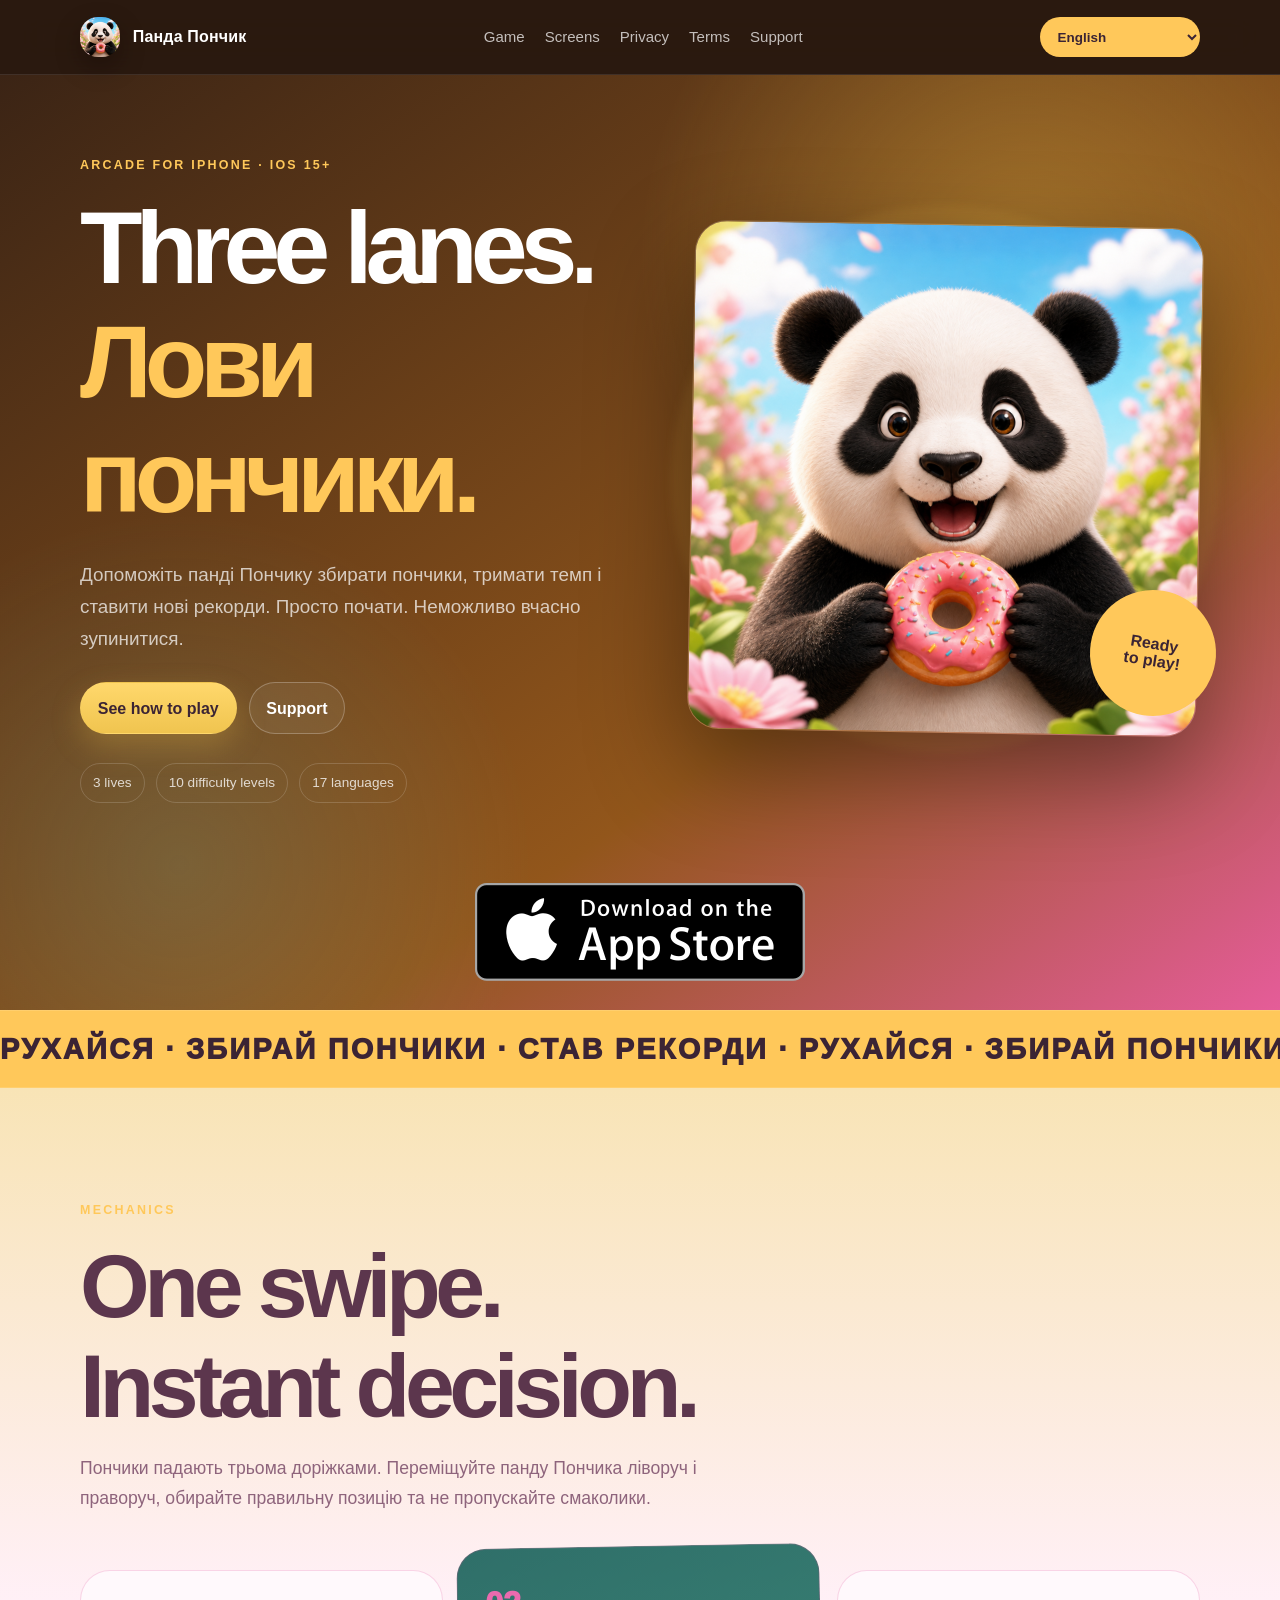
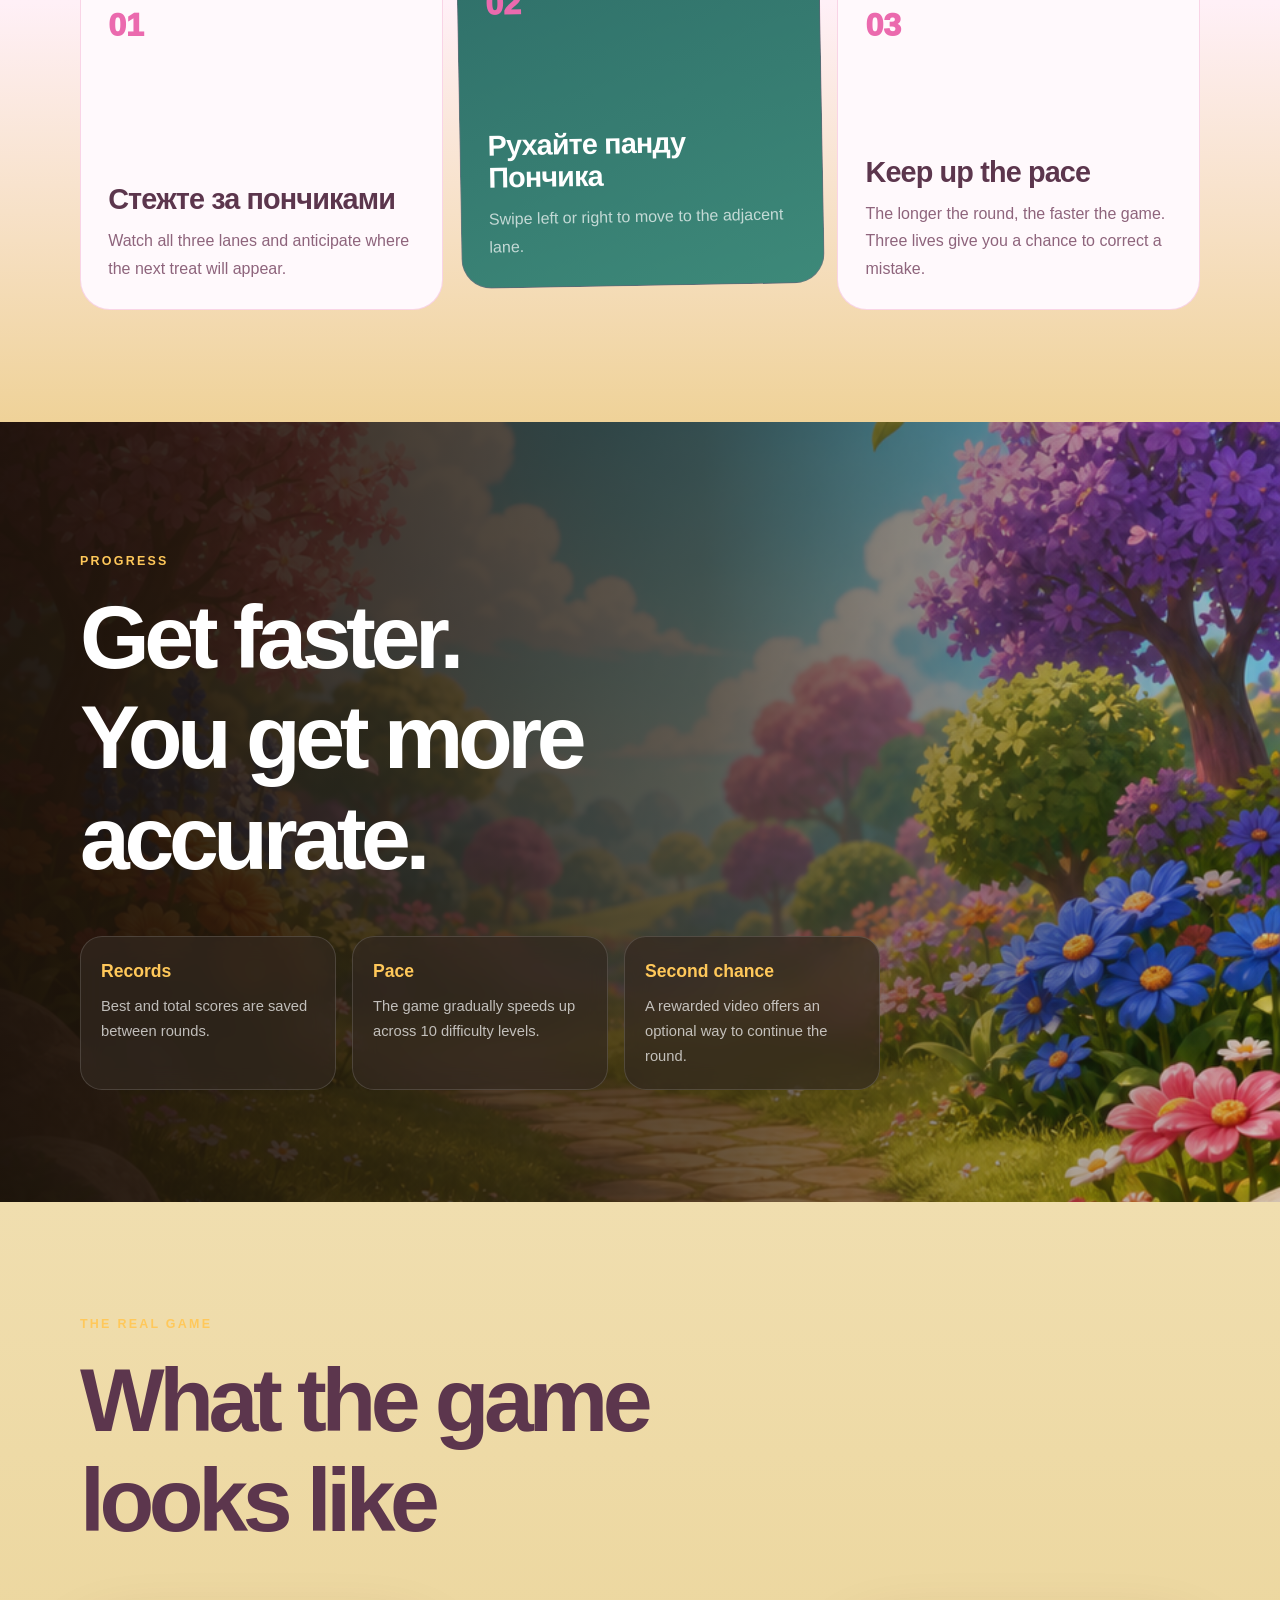
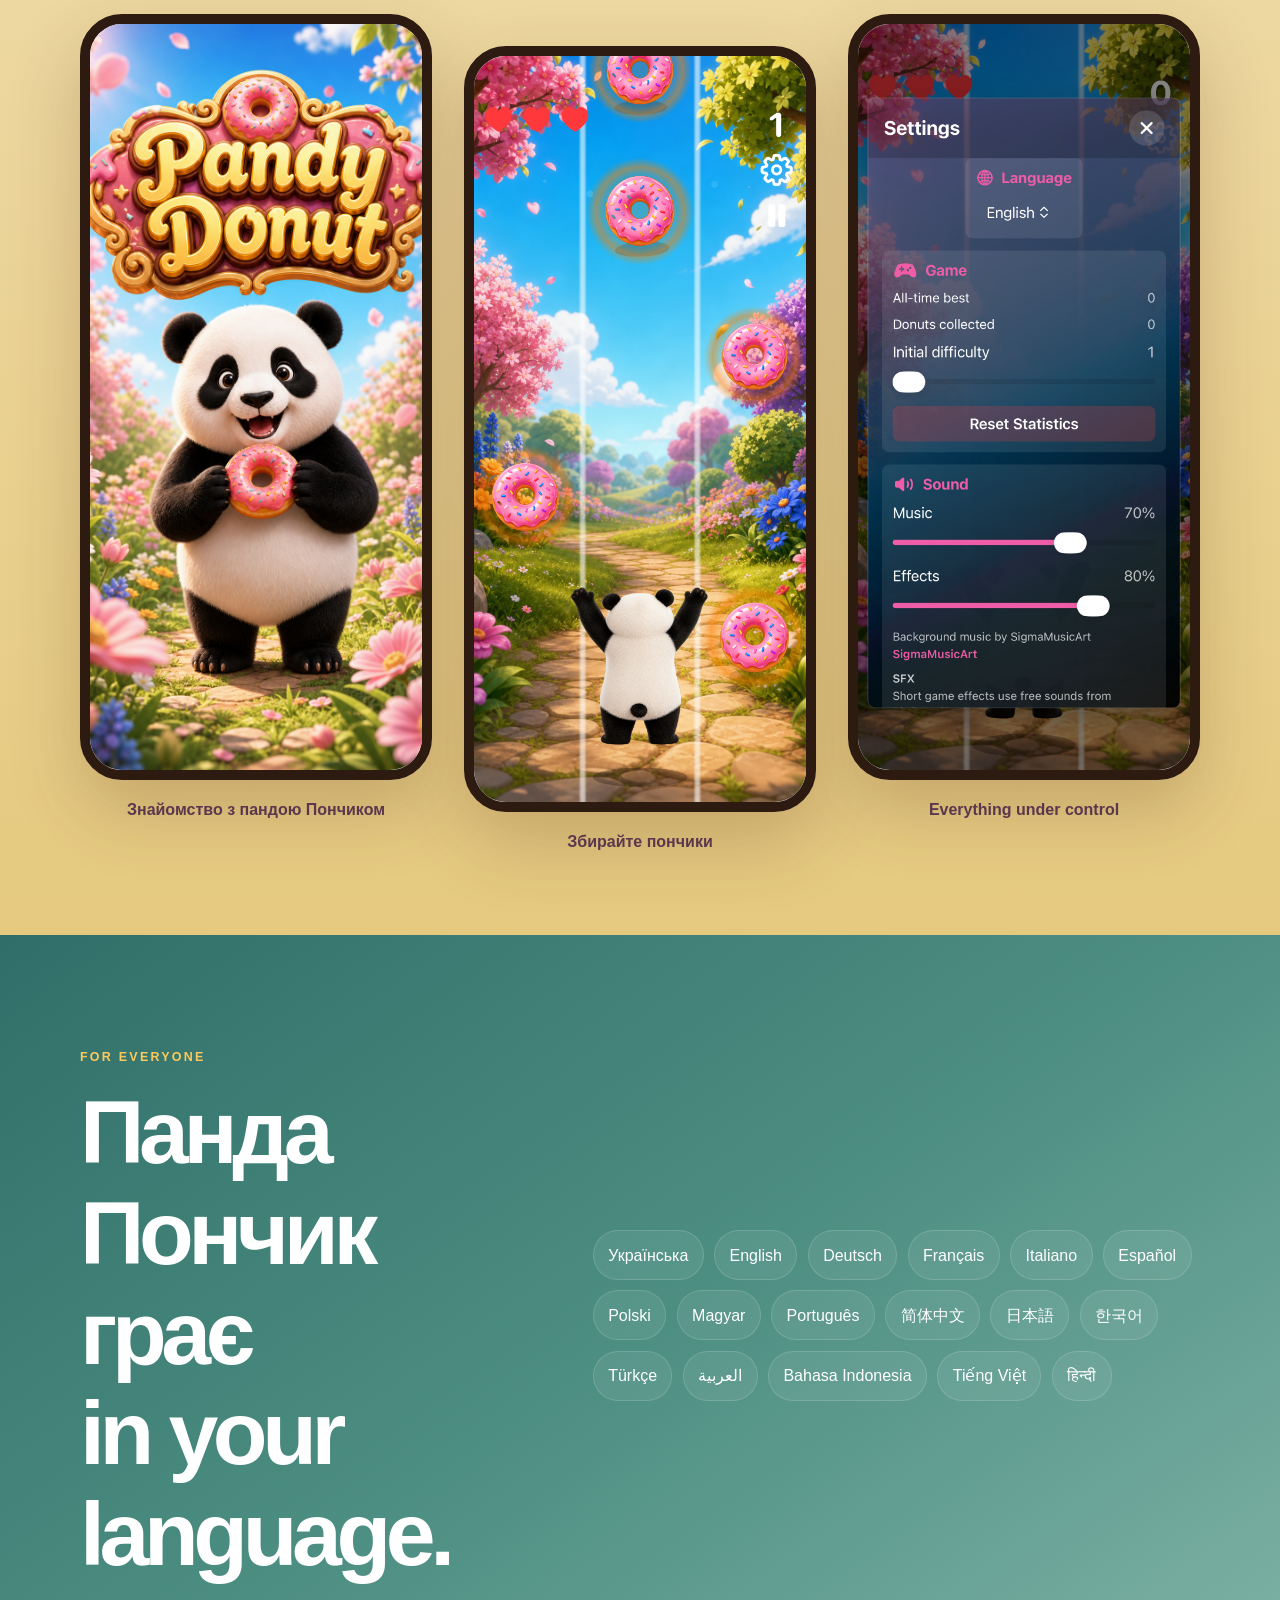
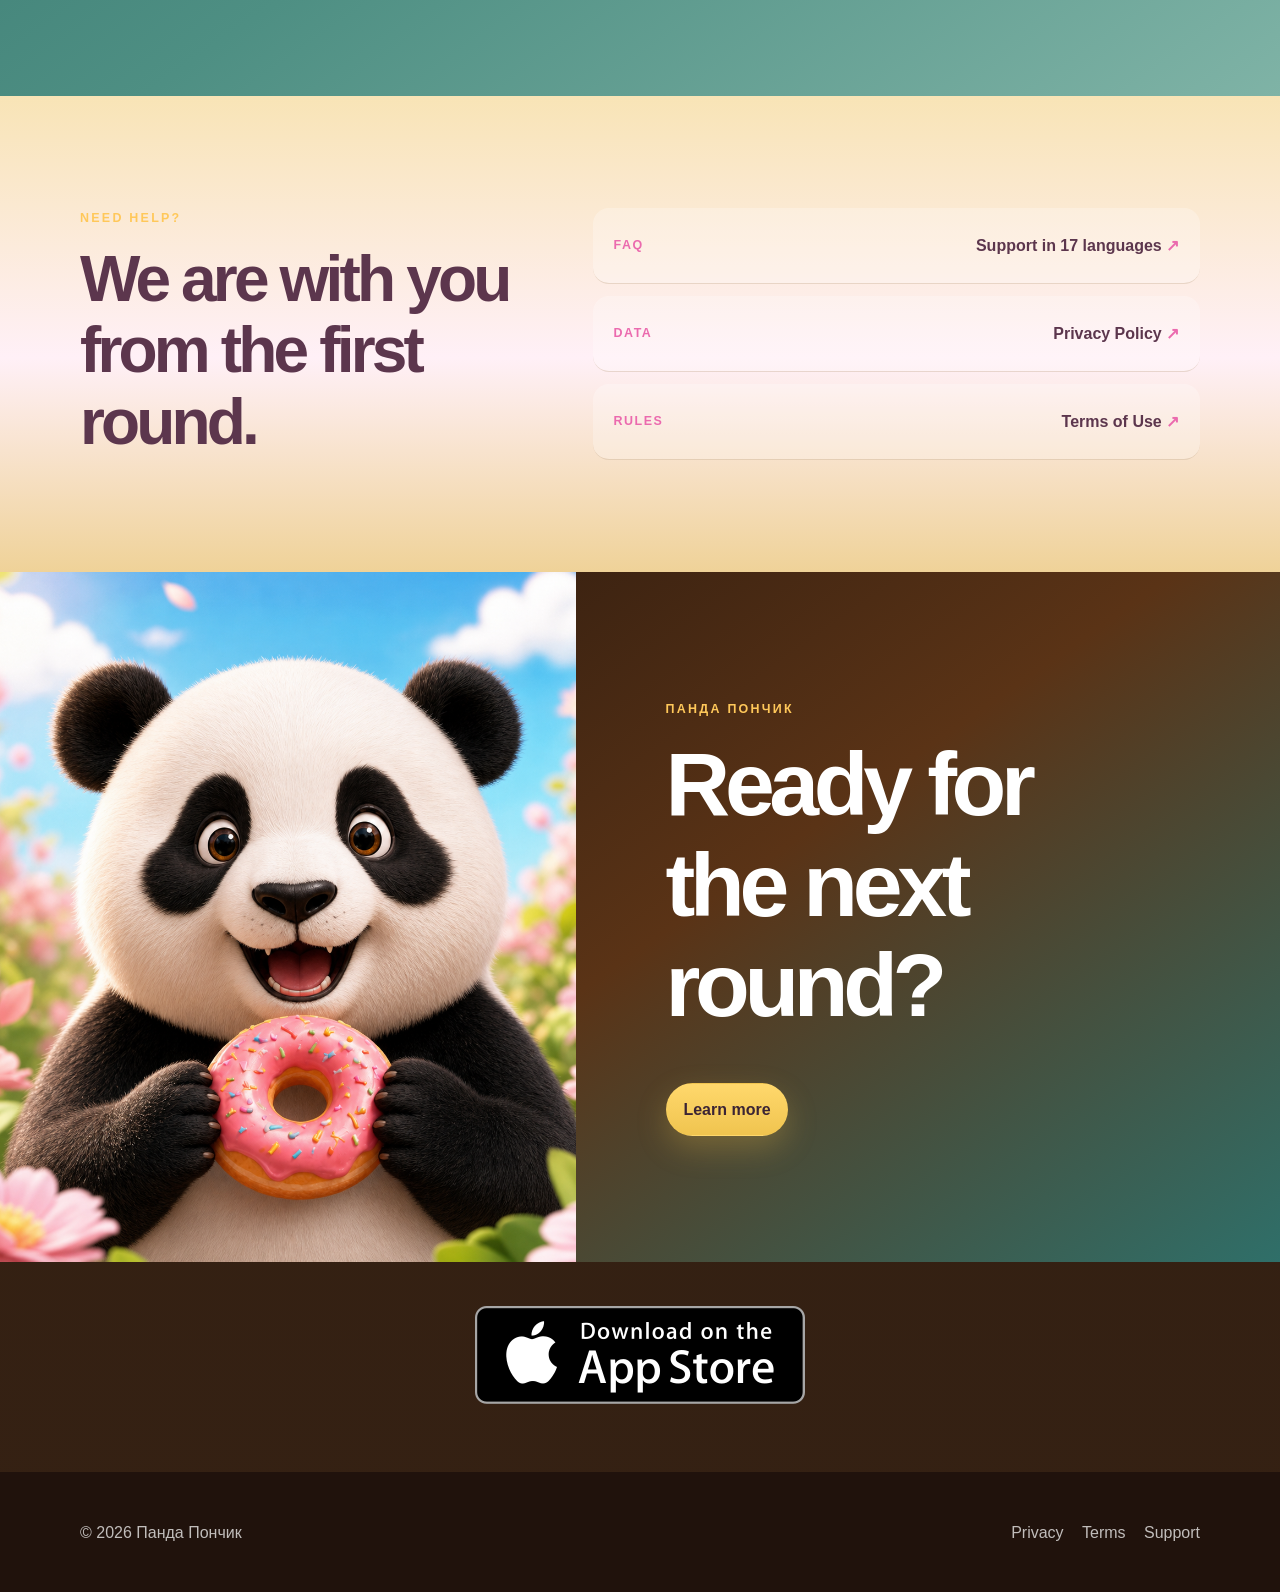
==== index.html @ 6ca8c87c "Normalize camelCase Docs and fix localization controls" ====
<!doctype html>
<html lang="uk">
<head>
  <meta charset="utf-8">
  <meta name="viewport" content="width=device-width, initial-scale=1">
  <meta name="theme-color" content="#071621">
  <meta name="description" content="Панда Пончик — аркадна гра для iPhone, де панда Пончик збирає пончики на трьох доріжках.">
  <meta property="og:title" content="Панда Пончик — мобільна аркада">
  <meta property="og:description" content="Три доріжки. Смачні пончики. Одна дуже спритна Панда Пончик.">
  <meta property="og:image" content="images/pandyDonutIcon.png">
  <title>Панда Пончик — мобільна аркада</title>
  <link rel="icon" type="image/png" href="images/pandyDonutIcon.png">
  <link rel="apple-touch-icon" href="images/pandyDonutIcon.png">
  <link rel="stylesheet" href="site.css?v=20260728-1">
</head>
<body class="home">
  <a class="skip-link" href="#main">Перейти до вмісту</a>
  <header class="topbar">
    <div class="shell topbar-inner">
      <a class="brand" href="index.html"><img class="brand-logo" src="images/pandyDonutIcon.png" alt=""><span>Панда Пончик</span></a>
      <nav class="nav" aria-label="Навігація сайту">
        <a class="nav-link" href="#game">Гра</a>
        <a class="nav-link" href="#screens">Екрани</a>
        <a class="nav-link" href="privacy.html">Конфіденційність</a>
        <a class="nav-link" href="terms.html">Умови</a>
        <a class="nav-link" href="support.html">Підтримка</a>
      </nav>
      <div class="language-control site-language-control" data-language-control>
        <label for="language-select">Мова сайту</label>
        <select id="language-select" data-language-select aria-label="Мова сайту"></select>
      </div>
    </div>
  </header>

  <main id="main">
    <section class="game-hero">
      <div class="shell game-hero-grid">
        <div class="hero-copy">
          <p class="game-kicker">Аркада для iPhone · iOS 15+</p>
          <h1>Три доріжки.<br><em>Лови пончики.</em></h1>
          <p class="hero-summary">Допоможіть панді Пончику збирати пончики, тримати темп і ставити нові рекорди. Просто почати. Неможливо вчасно зупинитися.</p>
          <div class="hero-actions">
            <a class="button primary" href="#game">Дивитися, як грати</a>
            <a class="button ghost" href="support.html">Підтримка</a>
          </div>
          <div class="hero-facts"><span>3 життя</span><span>10 рівнів складності</span><span>17 мов</span></div>
        </div>
        <div class="hero-character">
          <div class="sun-disc"></div>
          <img src="images/pandyDonutIcon.png" alt="Мультяшна панда Пончик тримає пончик">
          <span class="hero-sticker">Готовий<br>до гри!</span>
        </div>
      </div>
      <section class="app-store-band app-store-band-top" aria-label="App Store">
        <div class="shell app-store-band-inner">
          <a class="app-store-badge-link" href="https://apps.apple.com/" target="_blank" rel="noreferrer" aria-label="Download on the App Store">
            <img class="app-store-badge" src="images/appStoreBadge.png" alt="Download on the App Store">
          </a>
        </div>
      </section>
      <div class="marquee" aria-hidden="true"><div>РУХАЙСЯ · ЗБИРАЙ ПОНЧИКИ · СТАВ РЕКОРДИ · РУХАЙСЯ · ЗБИРАЙ ПОНЧИКИ · СТАВ РЕКОРДИ ·</div></div>
    </section>

    <section class="game-section" id="game">
      <div class="shell">
        <div class="section-heading">
          <p class="game-kicker">Механіка</p>
          <h2>Один свайп.<br>Миттєве рішення.</h2>
          <p>Пончики падають трьома доріжками. Переміщуйте панду Пончика ліворуч і праворуч, обирайте правильну позицію та не пропускайте смаколики.</p>
        </div>
        <div class="mechanic-grid">
          <article class="mechanic-card"><span>01</span><h3>Стежте за пончиками</h3><p>Тримайте в полі зору всі три доріжки й визначайте, де з’явиться наступний смаколик.</p></article>
          <article class="mechanic-card featured"><span>02</span><h3>Рухайте панду Пончика</h3><p>Проведіть пальцем ліворуч або праворуч, щоб перейти на сусідню доріжку.</p></article>
          <article class="mechanic-card"><span>03</span><h3>Тримайте темп</h3><p>Що довше триває раунд, то швидша гра. Три життя дають шанс виправити помилку.</p></article>
        </div>
      </div>
    </section>

    <section class="battle-section">
      <div class="battle-backdrop" role="img" aria-label="Затишна ігрова кімната з ліжком і розкиданими іграшками"></div>
      <div class="shell battle-copy">
        <p class="game-kicker">Прогрес</p>
        <h2>Стає швидше.<br>Ви стаєте точнішими.</h2>
        <div class="battle-points">
          <div><strong>Рекорди</strong><span>Найкращий і загальний рахунок зберігаються між раундами.</span></div>
          <div><strong>Темп</strong><span>Гра поступово прискорюється протягом 10 рівнів складності.</span></div>
          <div><strong>Другий шанс</strong><span>Винагороджуване відео дозволяє добровільно продовжити раунд.</span></div>
        </div>
      </div>
    </section>

    <section class="game-section screens-section" id="screens">
      <div class="shell">
        <div class="section-heading wide">
          <div><p class="game-kicker">Справжня гра</p><h2>Як виглядає гра</h2></div>
          <p>Панда Пончик, смачні пончики, три доріжки та зручні налаштування — саме так гра виглядає на iPhone.</p>
        </div>
        <div class="phone-gallery" aria-label="Скриншоти Панда Пончик">
          <figure class="phone phone-tall"><div class="phone-screen"><img src="images/screenshotSplash.png?v=20260728-1" alt="Заставка Панда Пончик із пандою Пончиком" loading="lazy"></div><figcaption>Знайомство з пандою Пончиком</figcaption></figure>
          <figure class="phone phone-center"><div class="phone-screen"><img src="images/screenshotGameplay.png?v=20260728-1" alt="Ігровий раунд із пончиками на трьох доріжках" loading="lazy"></div><figcaption>Збирайте пончики</figcaption></figure>
          <figure class="phone phone-tall"><div class="phone-screen"><img src="images/screenshotSettings.png?v=20260728-1" alt="" loading="lazy"></div><figcaption>Усе під контролем</figcaption></figure>
        </div>
      </div>
    </section>

    <section class="languages-band">
      <div class="shell languages-grid">
        <div><p class="game-kicker">Для всіх</p><h2>Панда Пончик грає<br>вашою мовою.</h2></div>
        <div class="language-cloud" aria-label="Підтримувані мови">
          <span>Українська</span><span>English</span><span>Deutsch</span><span>Français</span><span>Italiano</span><span>Español</span><span>Polski</span><span>Magyar</span><span>Português</span><span>简体中文</span><span>日本語</span><span>한국어</span><span>Türkçe</span><span>العربية</span><span>Bahasa Indonesia</span><span>Tiếng Việt</span><span>हिन्दी</span>
        </div>
      </div>
    </section>

    <section class="game-section support-strip">
      <div class="shell support-strip-grid">
        <div><p class="game-kicker">Потрібна допомога?</p><h2>Ми поруч із першого раунду.</h2></div>
        <div class="support-links">
          <a href="support.html"><span>FAQ</span><strong>Підтримка 17 мовами</strong></a>
          <a href="privacy.html"><span>Дані</span><strong>Політика конфіденційності</strong></a>
          <a href="terms.html"><span>Правила</span><strong>Умови використання</strong></a>
        </div>
      </div>
    </section>

    <section class="final-game-cta">
      <img src="images/pandyDonutIcon.png" alt="" aria-hidden="true">
      <div><p class="game-kicker">Панда Пончик</p><h2>Готові до<br>наступного раунду?</h2><a class="button primary" href="support.html">Дізнатися більше</a></div>
    </section>

    <section class="app-store-band app-store-band-bottom" aria-label="App Store">
      <div class="shell app-store-band-inner">
        <a class="app-store-badge-link" href="https://apps.apple.com/" target="_blank" rel="noreferrer" aria-label="Download on the App Store">
          <img class="app-store-badge" src="images/appStoreBadge.png" alt="Download on the App Store">
        </a>
      </div>
    </section>
  </main>

  <footer class="footer"><div class="shell footer-inner"><span>© 2026 <span>Панда Пончик</span></span><div class="footer-links"><a href="privacy.html">Конфіденційність</a><a href="terms.html">Умови</a><a href="support.html">Підтримка</a></div></div></footer>
  <script src="pageTranslations.js?v=20260728-1" defer></script>
  <script src="siteI18n.js?v=20260728-1" defer></script>
  <script src="arcadeCompliance.js?v=20260728-1" defer></script>
</body>
</html>
---- site.css ----
:root {
  --ink: #3B2434;
  --navy: #7A385D;
  --blue: #EF5DA8;
  --blue-light: #F9B5D8;
  --paper: #FFF0F7;
  --paper-2: #FFF9FC;
  --text: #5C364D;
  --muted: #8E647C;
  --line: rgba(225, 79, 151, .22);
  --yellow: #FFC85A;
  --orange: #EB6AAE;
  --teal: #6FCF97;
  --sand: #D89555;
  --white: #FFFFFF;
  --shadow: rgba(82, 39, 65, .18);
  --max: 1120px;
  --reading: 790px;
}

* {
  box-sizing: border-box;
}

html {
  scroll-behavior: smooth;
}

body {
  margin: 0;
  color: var(--text);
  background:
    radial-gradient(circle at 14% 14%, rgba(255, 200, 90, .28), transparent 20rem),
    radial-gradient(circle at 86% 20%, rgba(239, 93, 168, .25), transparent 26rem),
    radial-gradient(circle at 50% 92%, rgba(111, 207, 151, .18), transparent 30rem),
    linear-gradient(180deg, #FFF9FC 0%, var(--paper) 54%, #F8CBE0 100%);
  font-family: "Avenir Next", "Trebuchet MS", "Segoe UI", sans-serif;
  line-height: 1.7;
  text-rendering: optimizeLegibility;
  -webkit-font-smoothing: antialiased;
}

a {
  color: inherit;
  text-decoration: none;
}

a:not(.brand):not(.nav-link):not(.button):not(.page-card) {
  text-decoration-color: rgba(116, 77, 37, 0.42);
  text-underline-offset: 0.18em;
}

.shell {
  width: min(var(--max), calc(100% - 32px));
  margin-inline: auto;
}

.skip-link {
  position: fixed;
  top: 12px;
  left: 12px;
  z-index: 100;
  padding: 0.65rem 0.9rem;
  border-radius: 999px;
  color: var(--white);
  background: var(--ink);
  transform: translateY(-180%);
}

.skip-link:focus {
  transform: none;
}

.topbar {
  position: sticky;
  top: 0;
  z-index: 50;
  border-bottom: 1px solid rgba(255, 255, 255, 0.1);
  color: var(--white);
  background: rgba(39, 23, 13, 0.92);
  backdrop-filter: blur(22px) saturate(140%);
}

.topbar-inner {
  min-height: 74px;
  display: flex;
  align-items: center;
  justify-content: space-between;
  gap: 1.5rem;
}

.brand {
  display: inline-flex;
  align-items: center;
  gap: 0.8rem;
  font-weight: 800;
  letter-spacing: 0.01em;
}

.brand-logo {
  width: 2.5rem;
  height: 2.5rem;
  display: block;
  object-fit: cover;
  border-radius: 18px;
  box-shadow: 0 10px 26px rgba(0, 0, 0, 0.28);
}

.nav {
  display: flex;
  align-items: center;
  gap: 1.25rem;
}

.nav-link {
  color: rgba(255, 255, 255, 0.72);
  font-size: 0.94rem;
  transition: color 160ms ease;
}

.nav-link:hover,
.nav-link[aria-current="page"] {
  color: var(--yellow);
}

.nav-link.button {
  padding: 0.62rem 0.92rem;
  color: var(--ink);
  background: var(--yellow);
  border-radius: 999px;
  font-weight: 800;
}

.legal-hero {
  position: relative;
  overflow: hidden;
  color: var(--white);
  background:
    radial-gradient(circle at 82% 15%, rgba(243, 198, 77, 0.3), transparent 20rem),
    radial-gradient(circle at 12% 88%, rgba(103, 184, 172, 0.24), transparent 24rem),
    linear-gradient(145deg, #6d3e1a, #8d5620 58%, var(--blue));
}

.legal-hero::after {
  content: "";
  position: absolute;
  right: 7%;
  bottom: -5.5rem;
  width: 17rem;
  height: 17rem;
  border: 2.8rem dotted rgba(255, 255, 255, 0.08);
  border-radius: 50%;
  transform: rotate(17deg);
}

.legal-hero-inner {
  position: relative;
  z-index: 1;
  min-height: 400px;
  display: grid;
  align-content: center;
  padding-block: 5.5rem;
}

.legal-hero-inner > * {
  min-width: 0;
}

.legal-hero h1 {
  overflow-wrap: normal;
  word-break: normal;
  hyphens: none;
}

.language-control {
  width: 364px;
  max-width: 100%;
  display: grid;
  grid-template-columns: auto minmax(180px, 1fr);
  align-items: center;
  gap: 0.75rem;
  margin-bottom: 1.5rem;
  padding: 0.45rem 0.5rem 0.45rem 0.85rem;
  border: 1px solid rgba(255, 255, 255, 0.18);
  border-radius: 999px;
  color: rgba(255, 255, 255, 0.75);
  background: rgba(255, 255, 255, 0.07);
  font-size: 0.84rem;
  font-weight: 700;
}

.language-control select {
  width: 100%;
  min-width: 0;
  min-height: 38px;
  padding: 0 2.2rem 0 0.85rem;
  border: 0;
  border-radius: 999px;
  color: var(--ink);
  background: var(--yellow);
  font: inherit;
  font-weight: 800;
  cursor: pointer;
}

[dir="rtl"] .language-control select {
  padding: 0 0.85rem 0 2.2rem;
}

.topbar .language-control {
  flex: 0 0 auto;
  width: auto;
  max-width: none;
  grid-template-columns: 1fr;
  gap: 0;
  margin: 0;
  padding: 0;
  border: 0;
  background: transparent;
}

.topbar .language-control label {
  position: absolute;
  width: 1px;
  height: 1px;
  overflow: hidden;
  clip: rect(0 0 0 0);
  white-space: nowrap;
}

.topbar .language-control select {
  width: 160px;
  min-height: 40px;
  max-width: 180px;
}

.kicker {
  margin: 0 0 0.8rem;
  color: var(--yellow);
  font-size: 0.78rem;
  font-weight: 800;
  letter-spacing: 0.16em;
  text-transform: uppercase;
}

h1,
h2,
h3 {
  line-height: 1.12;
  letter-spacing: -0.03em;
}

h1 {
  max-width: 820px;
  margin: 0;
  font-size: clamp(2.9rem, 7vw, 6.4rem);
}

.legal-hero .lead {
  max-width: 700px;
  margin: 1.25rem 0 0;
  color: rgba(255, 255, 255, 0.74);
  font-size: clamp(1.05rem, 2vw, 1.3rem);
}

.hero-actions {
  display: flex;
  flex-wrap: wrap;
  gap: 0.75rem;
  margin-top: 1.7rem;
}

.button {
  display: inline-flex;
  align-items: center;
  justify-content: center;
  min-height: 48px;
  padding: 0.72rem 1.05rem;
  border: 1px solid transparent;
  border-radius: 999px;
  font-weight: 800;
}

.button.primary {
  color: var(--ink);
  background: linear-gradient(180deg, #ffd86c, #f0c44f);
  box-shadow: 0 12px 30px rgba(243, 198, 77, 0.26);
}

.button.ghost {
  color: var(--white);
  border-color: rgba(255, 255, 255, 0.25);
  background: rgba(255, 255, 255, 0.06);
}

.app-store-band {
  width: 100%;
}

.app-store-band-top {
  padding: 2rem 0 1.85rem;
}

.app-store-band-bottom {
  padding: 2.75rem 0 4.25rem;
}

.app-store-band-inner {
  display: flex;
  justify-content: center;
}

.app-store-badge-link {
  display: inline-block;
}

.app-store-badge {
  display: block;
  width: min(330px, 82vw);
  height: auto;
}

.content-wrap {
  display: grid;
  grid-template-columns: minmax(0, var(--reading)) 220px;
  gap: 4rem;
  align-items: start;
  padding-block: 5rem;
}

.document h2,
.support-section h2 {
  margin: 3.4rem 0 1rem;
  font-size: clamp(1.75rem, 4vw, 2.55rem);
}

.document h2:first-child {
  margin-top: 0;
}

.document h3 {
  margin: 2.2rem 0 0.7rem;
  font-size: 1.2rem;
}

.document p,
.document li {
  color: #675b50;
}

.document a,
.faq a {
  text-decoration: underline;
  text-decoration-thickness: 1px;
}

.document ul {
  padding-left: 1.25rem;
}

.document li + li {
  margin-top: 0.5rem;
}

.summary {
  padding: 1.4rem;
  border: 1px solid rgba(198, 113, 73, 0.26);
  border-radius: 22px;
  background: rgba(243, 198, 77, 0.18);
}

.summary strong {
  display: block;
  margin-bottom: 0.35rem;
  color: var(--text);
}

.toc {
  position: sticky;
  top: 104px;
  padding: 1.25rem;
  border: 1px solid var(--line);
  border-radius: 20px;
  background: rgba(255, 249, 229, 0.9);
}

.toc strong {
  display: block;
  margin-bottom: 0.65rem;
}

.toc a {
  display: block;
  padding: 0.32rem 0;
  color: var(--muted);
  font-size: 0.9rem;
}

.toc a:hover {
  color: var(--text);
}

.support-main {
  padding-block: 5rem;
}

.support-intro {
  display: grid;
  grid-template-columns: repeat(3, 1fr);
  gap: 1rem;
}

.stat-card {
  min-height: 232px;
  padding: 1.4rem;
  border: 1px solid var(--line);
  border-radius: 24px;
  background: rgba(255, 255, 255, 0.58);
}

.stat-card span {
  display: block;
  margin-bottom: 1rem;
  color: var(--orange);
  font-size: 1.75rem;
  font-weight: 900;
}

.stat-card strong {
  display: block;
  font-size: 1.1rem;
}

.stat-card p {
  margin: 0.35rem 0 0;
  color: var(--muted);
}

.support-section {
  max-width: 900px;
  margin-inline: auto;
}

.faq {
  display: grid;
  gap: 0.7rem;
}

.faq details {
  border: 1px solid var(--line);
  border-radius: 18px;
  background: rgba(255, 255, 255, 0.56);
  overflow: hidden;
}

.faq details[open] {
  background: var(--white);
  box-shadow: 0 14px 36px rgba(95, 50, 13, 0.09);
}

.faq summary {
  position: relative;
  padding: 1.05rem 3.2rem 1.05rem 1.15rem;
  cursor: pointer;
  list-style: none;
  font-weight: 800;
}

.faq summary::-webkit-details-marker {
  display: none;
}

.faq summary::after {
  content: "+";
  position: absolute;
  top: 50%;
  right: 1.15rem;
  width: 1.65rem;
  height: 1.65rem;
  display: grid;
  place-items: center;
  border-radius: 50%;
  color: var(--ink);
  background: var(--yellow);
  transform: translateY(-50%);
}

.faq details[open] summary::after {
  content: "−";
}

.faq-answer {
  padding: 0 1.15rem 1.15rem;
  color: #675b50;
}

.faq-answer p {
  margin: 0;
}

.link-grid {
  display: grid;
  grid-template-columns: repeat(2, 1fr);
  gap: 1rem;
  margin-top: 4rem;
}

.page-card {
  position: relative;
  min-height: 170px;
  padding: 1.35rem;
  border-radius: 24px;
  color: var(--white);
  background: linear-gradient(145deg, #6c3c19, #2f6f69);
  box-shadow: var(--shadow);
}

.page-card span {
  color: var(--yellow);
  font-size: 0.78rem;
  font-weight: 800;
  letter-spacing: 0.12em;
  text-transform: uppercase;
}

.page-card strong {
  display: block;
  margin-top: 1.7rem;
  font-size: 1.35rem;
}

.page-card::after {
  content: "↗";
  position: absolute;
  right: 1.25rem;
  bottom: 1.15rem;
  color: var(--teal);
  font-size: 1.5rem;
}

.updated {
  margin-top: 3rem;
  color: var(--muted);
  font-size: 0.9rem;
}

.footer {
  color: rgba(255, 255, 255, 0.72);
  background: #20120c;
}

.footer-inner {
  min-height: 120px;
  display: flex;
  align-items: center;
  justify-content: space-between;
  gap: 1.5rem;
}

.footer-links {
  display: flex;
  flex-wrap: wrap;
  justify-content: flex-end;
  gap: 1.15rem;
}

.footer a:hover {
  color: var(--yellow);
}

@media (max-width: 920px) {
  .topbar-inner {
    position: relative;
    min-height: 0;
    display: grid;
    grid-template-columns: minmax(0, 1fr) auto;
    align-items: center;
    gap: 0.65rem 0.85rem;
    padding-block: 0.75rem 0.6rem;
  }

  .topbar .language-control {
    grid-column: 2;
    grid-row: 1;
    width: auto;
  }

  .topbar .language-control select {
    width: 138px;
    max-width: 34vw;
  }

  .nav {
    grid-column: 1 / -1;
    grid-row: 2;
    width: 100%;
    gap: 0.85rem;
    overflow-x: auto;
    padding-bottom: 0.15rem;
  }

  .nav-link {
    white-space: nowrap;
  }

  .nav-link.button {
    display: none;
  }
}

@media (max-width: 820px) {
  .legal-hero-inner {
    min-height: 350px;
    padding-block: 4rem;
  }

  .content-wrap {
    grid-template-columns: 1fr;
    gap: 2rem;
  }

  .toc {
    position: static;
    grid-row: 1;
  }

  .support-intro {
    grid-template-columns: 1fr;
  }
}

@media (max-width: 600px) {
  h1 {
    font-size: 3rem;
  }

  .link-grid {
    grid-template-columns: 1fr;
  }

  .footer-inner {
    align-items: flex-start;
    flex-direction: column;
    padding-block: 2rem;
  }

  .footer-links {
    justify-content: flex-start;
  }
}

@media (prefers-reduced-motion: reduce) {
  html {
    scroll-behavior: auto;
  }
}

/* Home page */
.home {
  color: var(--white);
  background:
    radial-gradient(circle at 16% 10%, rgba(243, 198, 77, 0.18), transparent 18rem),
    linear-gradient(180deg, #23160e 0%, #352113 100%);
}

.home .topbar {
  background: rgba(44, 26, 16, 0.9);
}

.game-hero {
  overflow: hidden;
  background:
    radial-gradient(circle at 80% 18%, rgba(243, 198, 77, 0.34), transparent 24rem),
    radial-gradient(circle at 14% 78%, rgba(103, 184, 172, 0.2), transparent 22rem),
    linear-gradient(145deg, #3b2415, #92561b 62%, var(--blue));
}

.game-hero-grid {
  min-height: 720px;
  display: grid;
  grid-template-columns: 1.05fr 0.95fr;
  align-items: center;
  gap: 3rem;
  padding-block: 5rem 3rem;
}

.game-kicker {
  margin: 0 0 0.9rem;
  color: var(--yellow);
  font-size: 0.78rem;
  font-weight: 900;
  letter-spacing: 0.18em;
  text-transform: uppercase;
}

.hero-copy h1 {
  margin: 0;
  font-size: clamp(4rem, 8vw, 7.5rem);
  letter-spacing: -0.07em;
}

.hero-copy h1 em {
  color: var(--yellow);
  font-style: normal;
}

.hero-summary {
  max-width: 650px;
  margin: 1.5rem 0 0;
  color: rgba(255, 255, 255, 0.72);
  font-size: 1.18rem;
}

.hero-facts {
  display: flex;
  flex-wrap: wrap;
  gap: 0.7rem;
  margin-top: 1.8rem;
}

.hero-facts span {
  padding: 0.45rem 0.75rem;
  border: 1px solid rgba(255, 255, 255, 0.16);
  border-radius: 999px;
  color: rgba(255, 255, 255, 0.78);
  font-size: 0.85rem;
}

.hero-character {
  position: relative;
  min-height: 570px;
  display: grid;
  place-items: center;
}

.hero-character img {
  position: relative;
  z-index: 2;
  width: min(100%, 560px);
  border-radius: 32px;
  border: 1px solid rgba(255, 255, 255, 0.18);
  box-shadow: 0 36px 100px rgba(0, 0, 0, 0.42);
  transform: rotate(1deg);
}

.sun-disc {
  position: absolute;
  width: 480px;
  height: 480px;
  border-radius: 50%;
  background: radial-gradient(circle, rgba(255, 246, 214, 0.96) 0%, rgba(243, 198, 77, 0.92) 44%, rgba(243, 198, 77, 0.18) 72%, transparent 74%);
  filter: blur(4px);
  box-shadow: 0 0 0 34px rgba(243, 198, 77, 0.1);
}

.hero-sticker {
  position: absolute;
  z-index: 3;
  right: -1rem;
  bottom: 3rem;
  width: 126px;
  height: 126px;
  display: grid;
  place-items: center;
  border-radius: 50%;
  color: var(--ink);
  background: var(--yellow);
  font-weight: 900;
  line-height: 1.05;
  text-align: center;
  transform: rotate(9deg);
}

.marquee {
  overflow: hidden;
  border-block: 1px solid rgba(255, 255, 255, 0.12);
  color: var(--ink);
  background: var(--yellow);
  font-size: clamp(1rem, 2.5vw, 1.8rem);
  font-weight: 950;
  letter-spacing: 0.08em;
  white-space: nowrap;
}

.marquee div {
  width: max-content;
  padding-block: 0.85rem;
  animation: ticker 22s linear infinite;
}

@keyframes ticker {
  to { transform: translateX(-50%); }
}

.game-section {
  padding-block: 7rem;
  color: var(--text);
  background: linear-gradient(180deg, #f8e4b6, var(--paper) 55%, #efd298);
}

.section-heading {
  max-width: 760px;
}

.section-heading h2,
.battle-copy h2,
.languages-grid h2,
.support-strip h2,
.final-game-cta h2 {
  margin: 0;
  font-size: clamp(3rem, 7vw, 6.4rem);
  letter-spacing: -0.06em;
}

.section-heading > p:last-child {
  max-width: 620px;
  color: var(--muted);
  font-size: 1.1rem;
}

.section-heading.wide {
  max-width: none;
  display: grid;
  grid-template-columns: 1.25fr 0.75fr;
  align-items: end;
  gap: 3rem;
}

.mechanic-grid {
  display: grid;
  grid-template-columns: repeat(3, 1fr);
  gap: 1rem;
  margin-top: 3.5rem;
}

.mechanic-card {
  min-height: 340px;
  display: flex;
  flex-direction: column;
  padding: 1.7rem;
  border: 1px solid var(--line);
  border-radius: 30px;
  background: var(--paper-2);
}

.mechanic-card.featured {
  color: var(--white);
  background: linear-gradient(160deg, #2f6f69, #3d8979);
  transform: translateY(-1.5rem) rotate(-1deg);
}

.mechanic-card > span {
  color: var(--orange);
  font-size: 2rem;
  font-weight: 950;
}

.mechanic-card h3 {
  margin: auto 0 0.75rem;
  font-size: 1.8rem;
}

.mechanic-card p {
  margin: 0;
  color: var(--muted);
}

.mechanic-card.featured p {
  color: rgba(255, 255, 255, 0.7);
}

.battle-section {
  position: relative;
  min-height: 780px;
  display: grid;
  align-items: end;
  overflow: hidden;
  background: var(--ink);
}

.battle-backdrop {
  position: absolute;
  inset: 0;
  background:
    linear-gradient(90deg, rgba(28, 18, 10, 0.96), rgba(40, 28, 14, 0.72) 55%, rgba(40, 28, 14, 0.18)),
    url("images/background.png") center 56% / cover;
}

.battle-copy {
  position: relative;
  z-index: 2;
  padding-block: 7rem;
}

.battle-copy h2 {
  max-width: 850px;
}

.battle-points {
  max-width: 800px;
  display: grid;
  grid-template-columns: repeat(3, 1fr);
  gap: 1rem;
  margin-top: 3rem;
}

.battle-points div {
  padding: 1.25rem;
  border: 1px solid rgba(255, 255, 255, 0.14);
  border-radius: 22px;
  background: rgba(51, 41, 32, 0.7);
  backdrop-filter: blur(12px);
}

.battle-points strong,
.battle-points span {
  display: block;
}

.battle-points strong {
  color: var(--yellow);
  font-size: 1.1rem;
}

.battle-points span {
  margin-top: 0.45rem;
  color: rgba(255, 255, 255, 0.7);
  font-size: 0.92rem;
}

.screens-section {
  overflow: hidden;
  background: linear-gradient(180deg, #f0deaf 0%, #e5c97f 100%);
}

.phone-gallery {
  display: grid;
  grid-template-columns: repeat(3, 1fr);
  align-items: center;
  gap: 2rem;
  margin-top: 4rem;
}

.phone {
  margin: 0;
  text-align: center;
}

.phone-screen {
  aspect-ratio: 1206 / 2622;
  overflow: hidden;
  border: 10px solid #2d1b11;
  border-radius: 42px;
  background: #fff;
  box-shadow: 0 30px 70px rgba(91, 51, 20, 0.24);
}

.phone-screen img {
  width: 100%;
  height: 100%;
  object-fit: cover;
}

.phone-screen.crop-top img {
  height: 116%;
  object-position: center bottom;
}

.phone-center {
  transform: translateY(2rem);
}

.phone figcaption {
  margin-top: 1rem;
  font-weight: 900;
}

.languages-band {
  padding-block: 7rem;
  background: linear-gradient(145deg, #2f6f69, #4e8f83 52%, #7fb3a6);
}

.languages-grid {
  display: grid;
  grid-template-columns: 0.85fr 1.15fr;
  gap: 4rem;
  align-items: center;
}

.language-cloud {
  display: flex;
  flex-wrap: wrap;
  gap: 0.65rem;
}

.language-cloud span {
  padding: 0.65rem 0.9rem;
  border: 1px solid rgba(255, 255, 255, 0.15);
  border-radius: 999px;
  background: rgba(255, 255, 255, 0.07);
}

.support-strip-grid {
  display: grid;
  grid-template-columns: 0.85fr 1.15fr;
  gap: 4rem;
}

.support-strip h2 {
  font-size: clamp(2.6rem, 5vw, 4.8rem);
}

.support-links {
  display: grid;
  gap: 0.75rem;
}

.support-links a {
  min-height: 76px;
  display: flex;
  align-items: center;
  justify-content: space-between;
  gap: 1rem;
  padding: 1.15rem 1.3rem;
  border-bottom: 1px solid rgba(132, 82, 28, 0.18);
  background: rgba(255, 255, 255, 0.25);
  border-radius: 16px;
}

.support-links span {
  color: var(--orange);
  font-size: 0.78rem;
  font-weight: 900;
  letter-spacing: 0.12em;
  text-transform: uppercase;
}

.support-links strong::after {
  content: " ↗";
  color: var(--orange);
}

.final-game-cta {
  min-height: 690px;
  display: grid;
  grid-template-columns: 0.9fr 1.1fr;
  align-items: center;
  overflow: hidden;
  color: var(--white);
  background: linear-gradient(145deg, #21140d, #5a3316 52%, #2f6f69);
}

.final-game-cta > img {
  width: 100%;
  height: 690px;
  object-fit: cover;
  object-position: center 30%;
}

.final-game-cta > div {
  padding: 4rem 7vw;
}

.final-game-cta .button {
  margin-top: 3rem;
}

@media (max-width: 900px) {
  .game-hero-grid,
  .section-heading.wide,
  .languages-grid,
  .support-strip-grid {
    grid-template-columns: 1fr;
  }

  .game-hero-grid {
    padding-top: 4rem;
  }

  .mechanic-grid,
  .battle-points {
    grid-template-columns: 1fr;
  }

  .mechanic-card.featured {
    transform: none;
  }

  .phone-gallery {
    display: flex;
    width: auto;
    margin-inline: calc(50% - 50vw);
    padding: 1rem 5vw 4rem;
    overflow-x: auto;
    scroll-padding-inline: 5vw;
    scroll-snap-type: x mandatory;
    scrollbar-width: thin;
  }

  .phone {
    min-width: 260px;
    scroll-snap-align: center;
  }

  .phone-center {
    transform: none;
  }

  .final-game-cta {
    grid-template-columns: 1fr;
  }

  .final-game-cta > img {
    height: 480px;
  }
}

@media (max-width: 600px) {
  .support-links a {
    min-height: 94px;
  }

  .game-hero-grid {
    min-height: 0;
  }

  .hero-character {
    min-height: 420px;
  }

  .sun-disc {
    width: 330px;
    height: 330px;
  }

  .hero-sticker {
    right: 0;
    width: 100px;
    height: 100px;
  }

  .game-section,
  .languages-band {
    padding-block: 5rem;
  }

  .phone-gallery {
    gap: 1rem;
  }

  .phone {
    min-width: min(78vw, 300px);
  }

  .phone-screen {
    border-width: 6px;
    border-radius: 28px;
  }
}

@media (max-width: 360px) {
  .brand > span:last-child {
    display: none;
  }

  .topbar .language-control select {
    width: 128px;
    max-width: 42vw;
  }
}
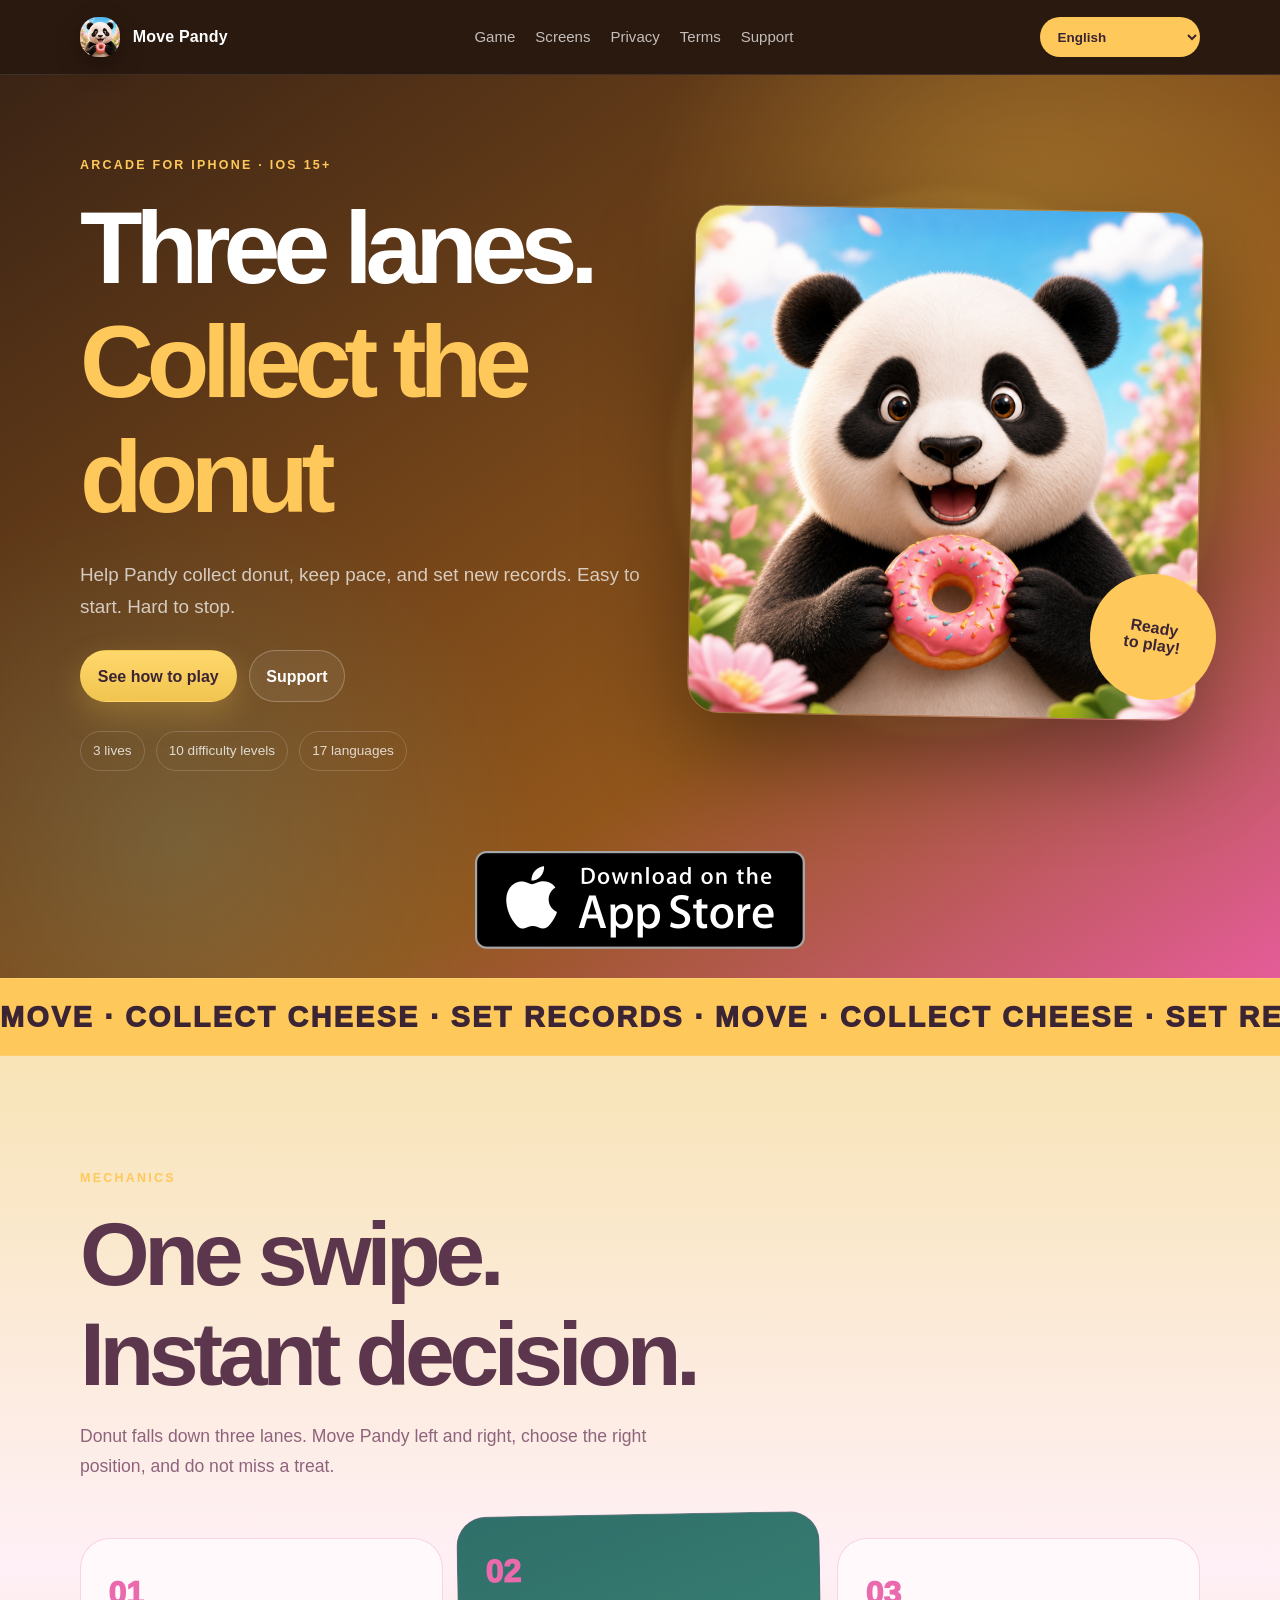
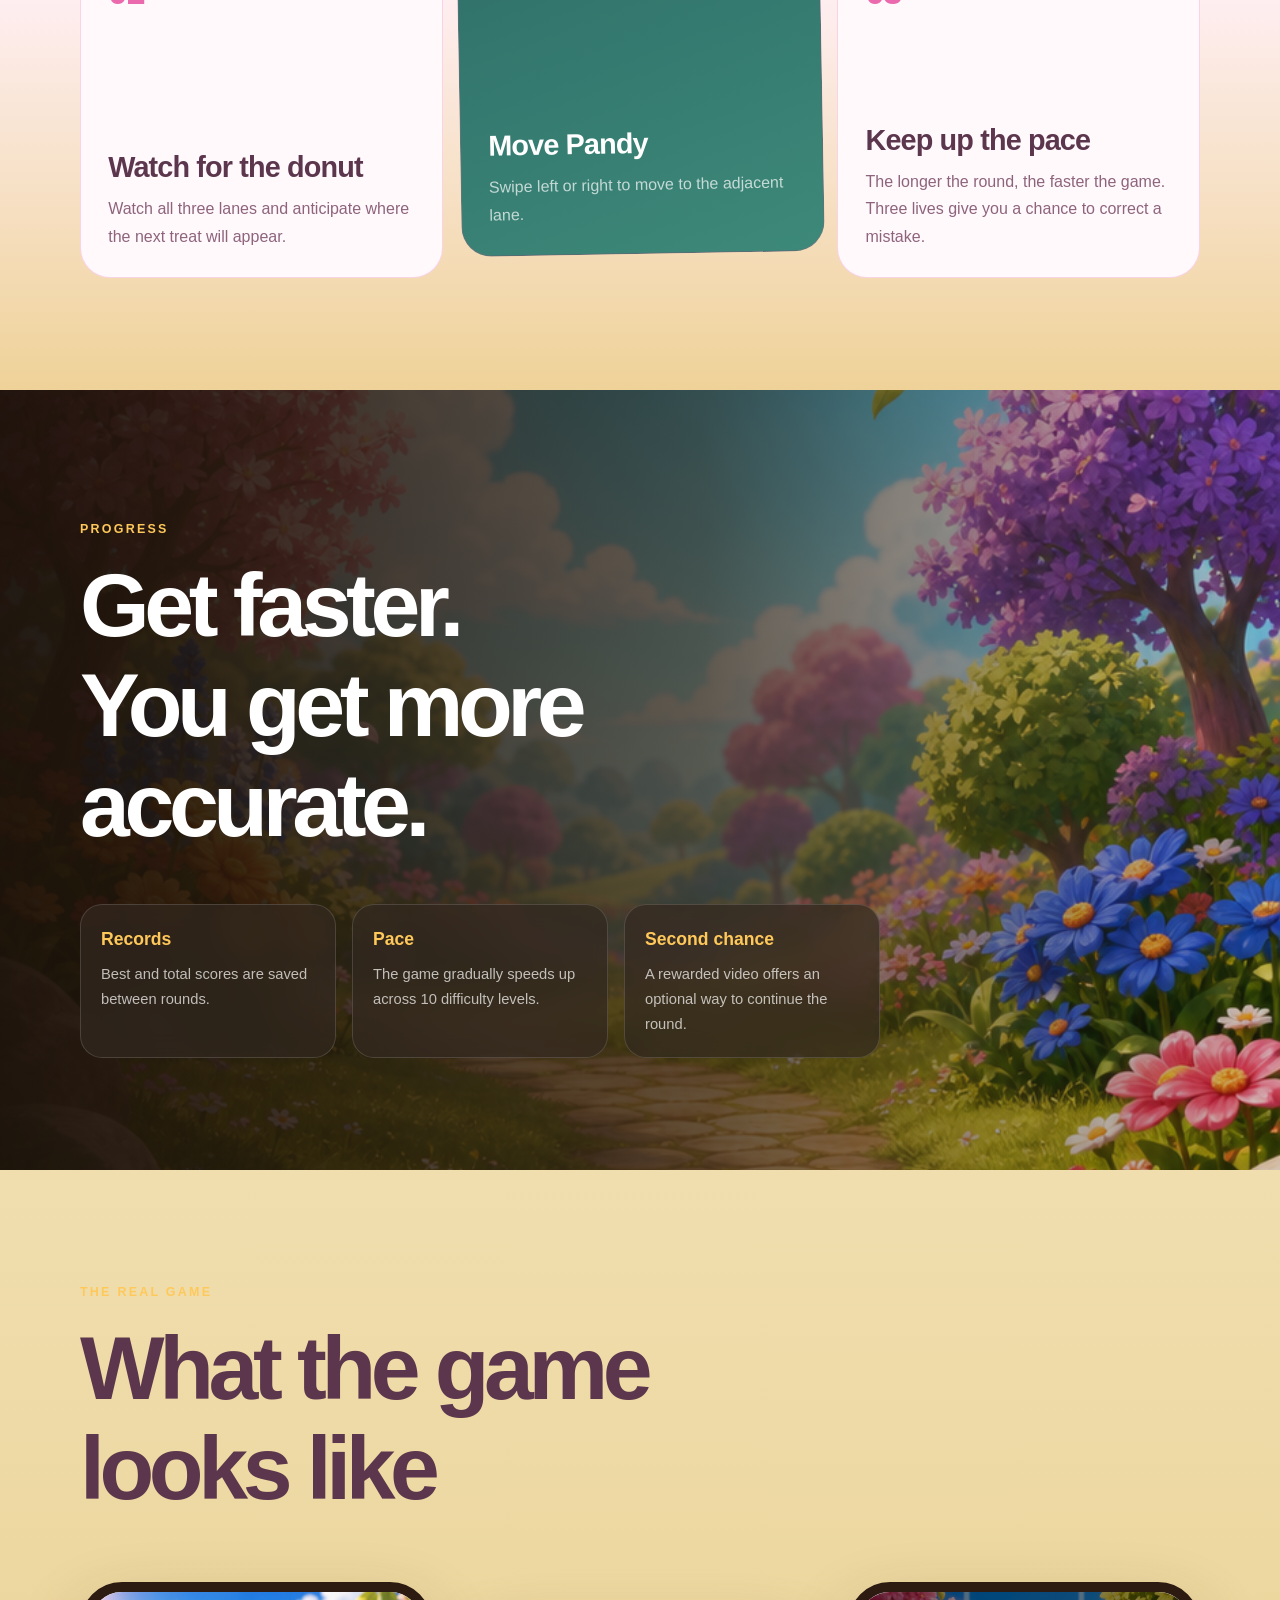
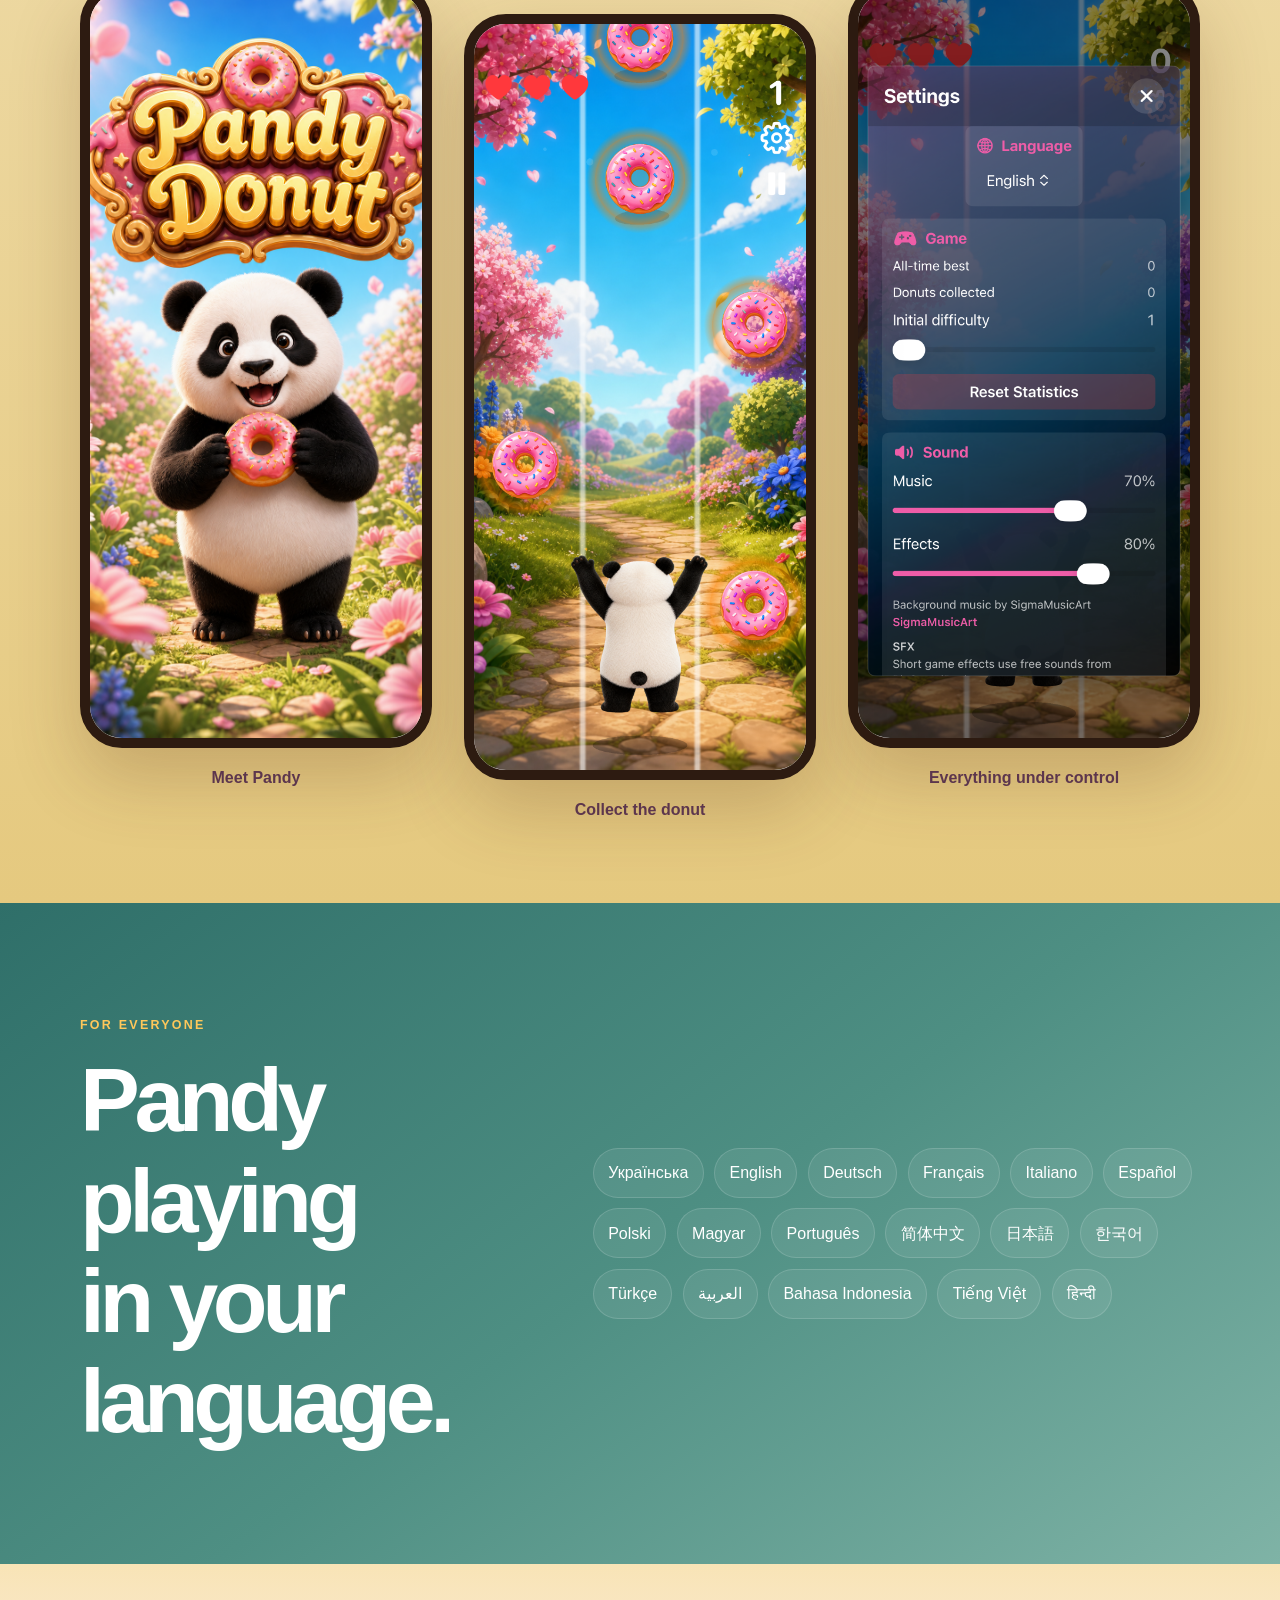
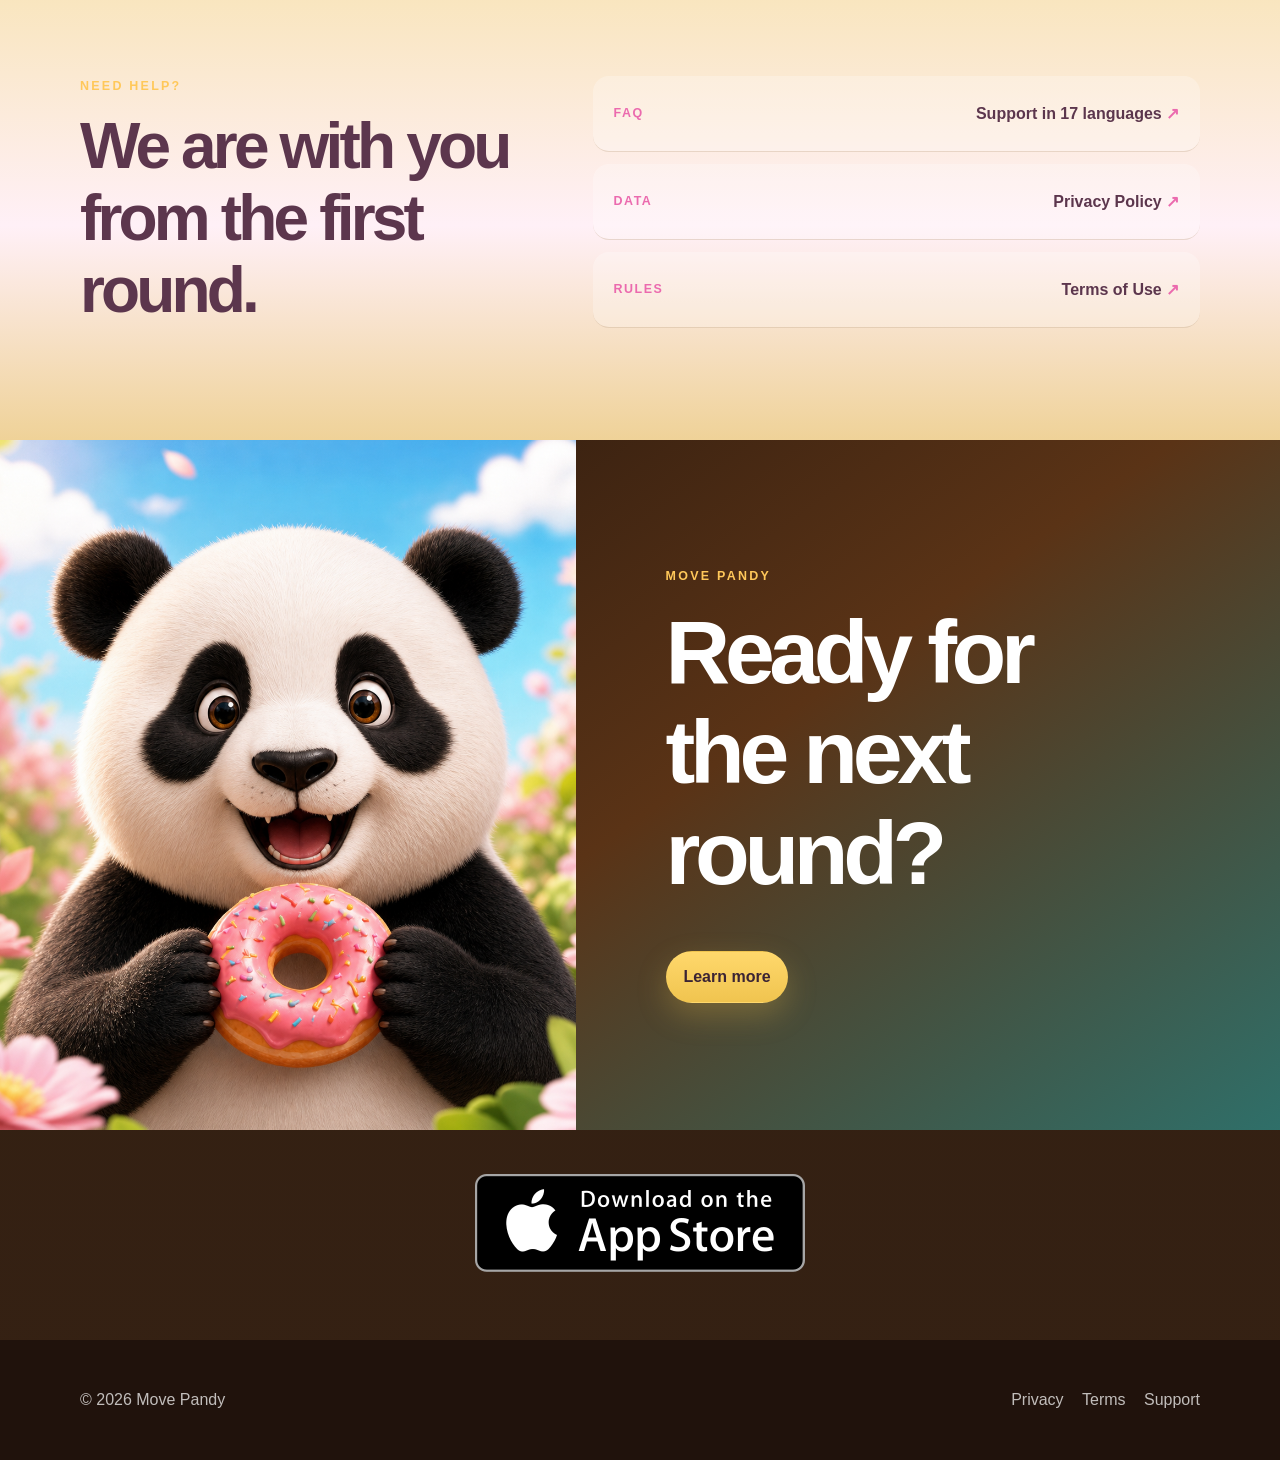
==== commit ebc4b43e: "Refresh localized catalog cache key" ====
--- a/index.html
+++ b/index.html
@@ -138,7 +138,7 @@
   </main>
 
   <footer class="footer"><div class="shell footer-inner"><span>© 2026 <span>Панда Пончик</span></span><div class="footer-links"><a href="privacy.html">Конфіденційність</a><a href="terms.html">Умови</a><a href="support.html">Підтримка</a></div></div></footer>
-  <script src="pageTranslations.js?v=20260728-1" defer></script>
+  <script src="pageTranslations.js?v=20260728-2" defer></script>
   <script src="siteI18n.js?v=20260728-1" defer></script>
   <script src="arcadeCompliance.js?v=20260728-1" defer></script>
 </body>
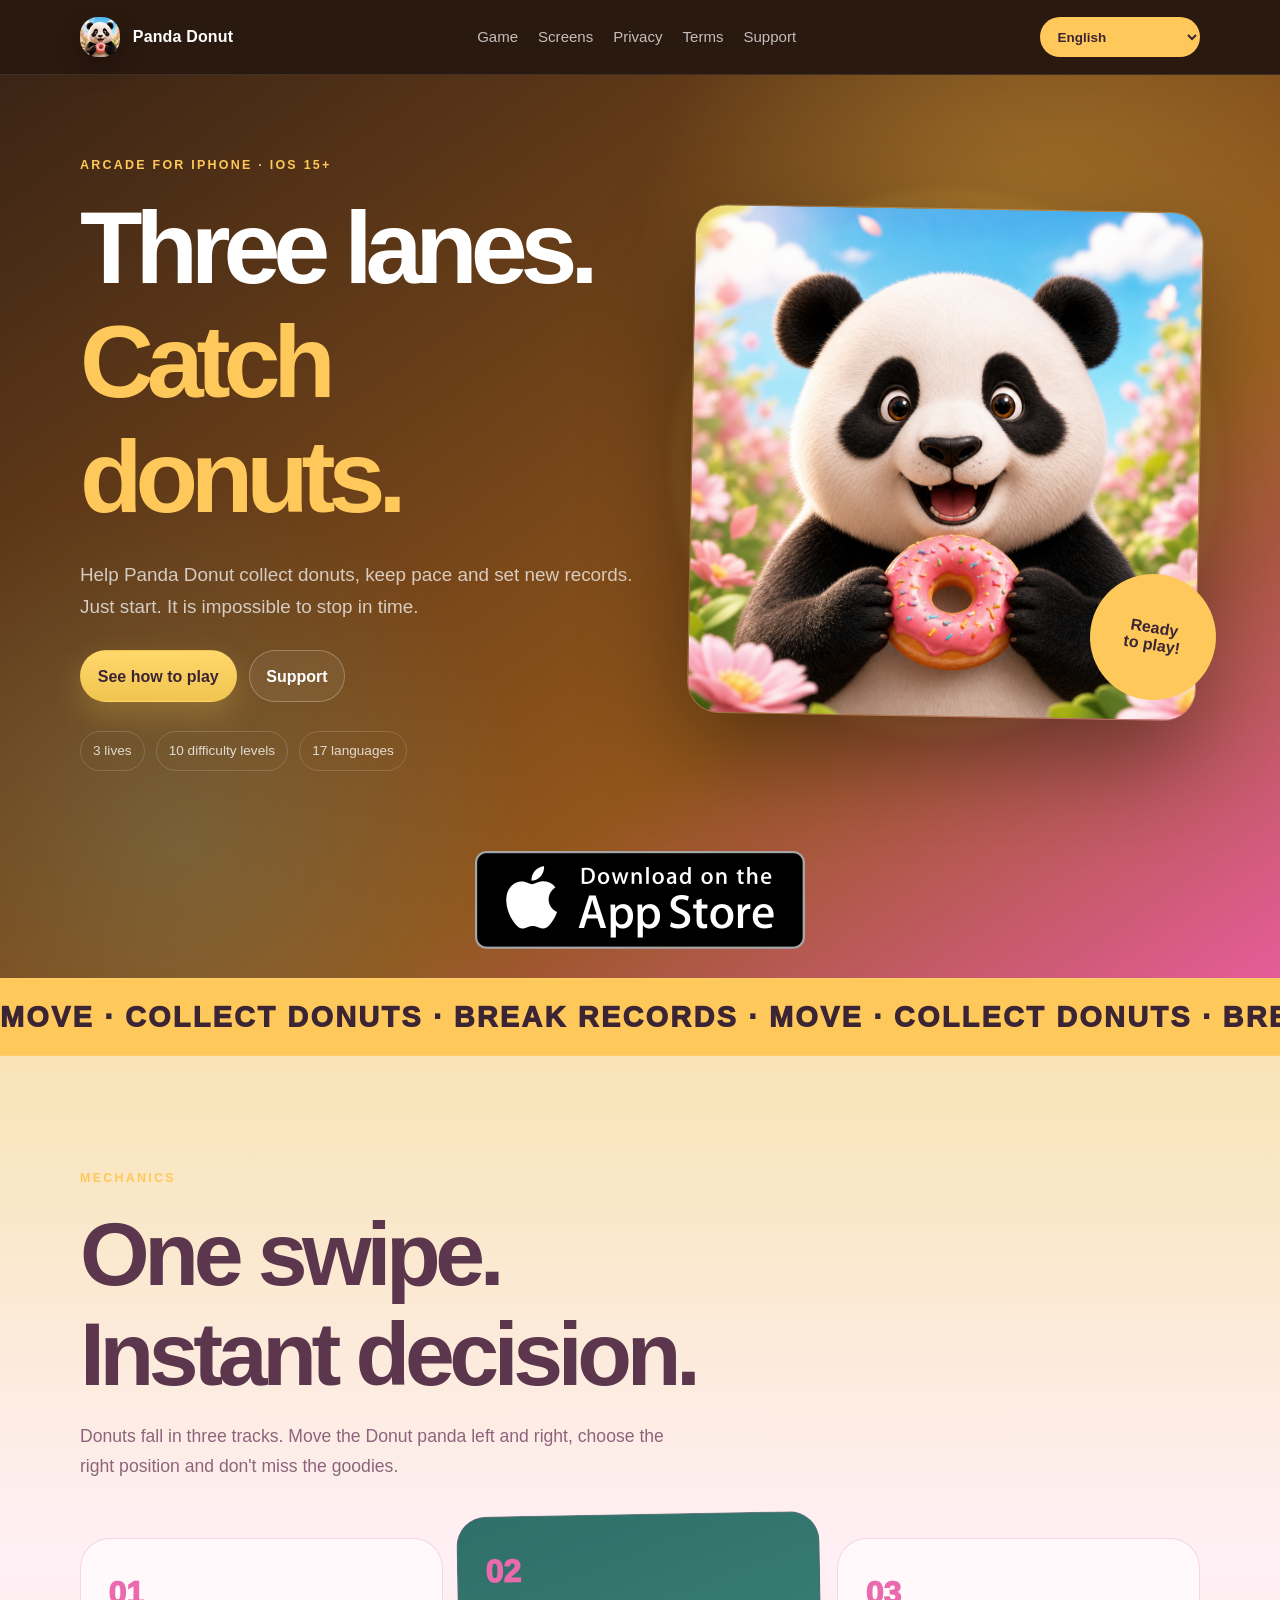
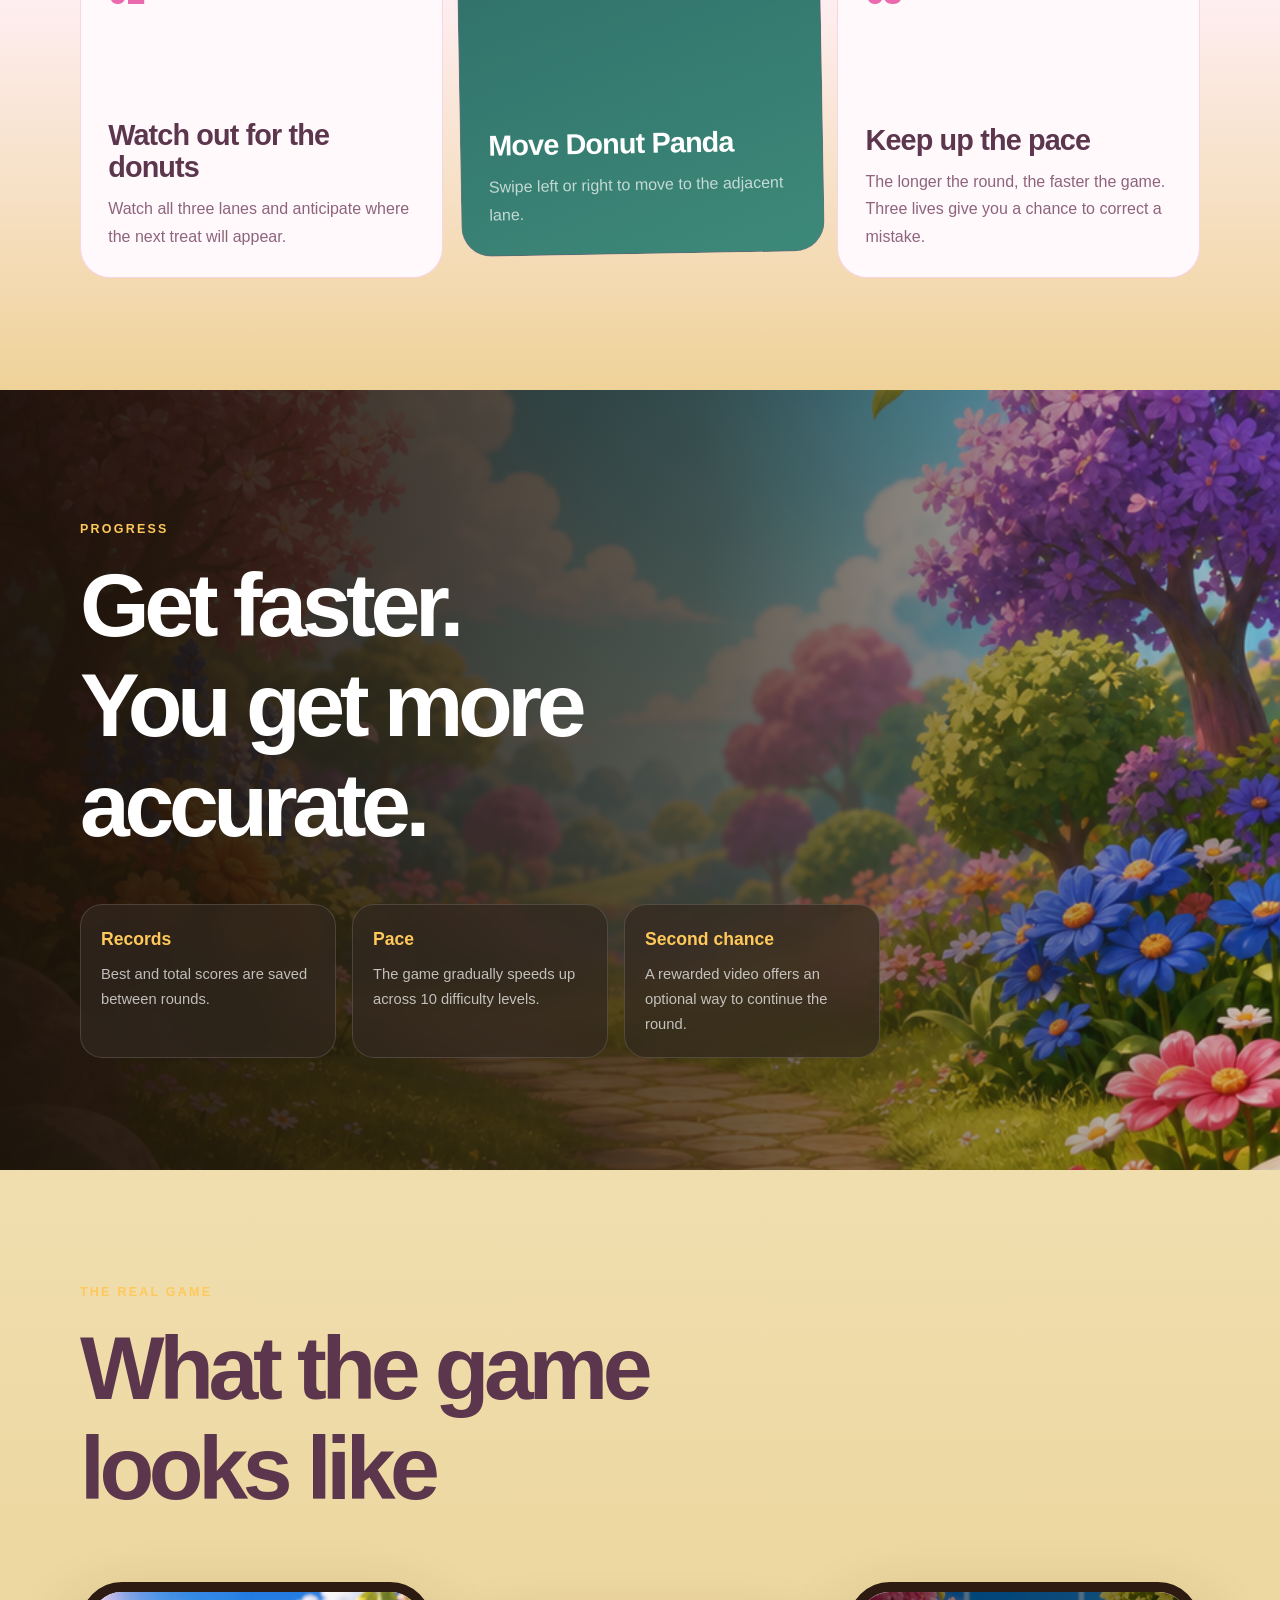
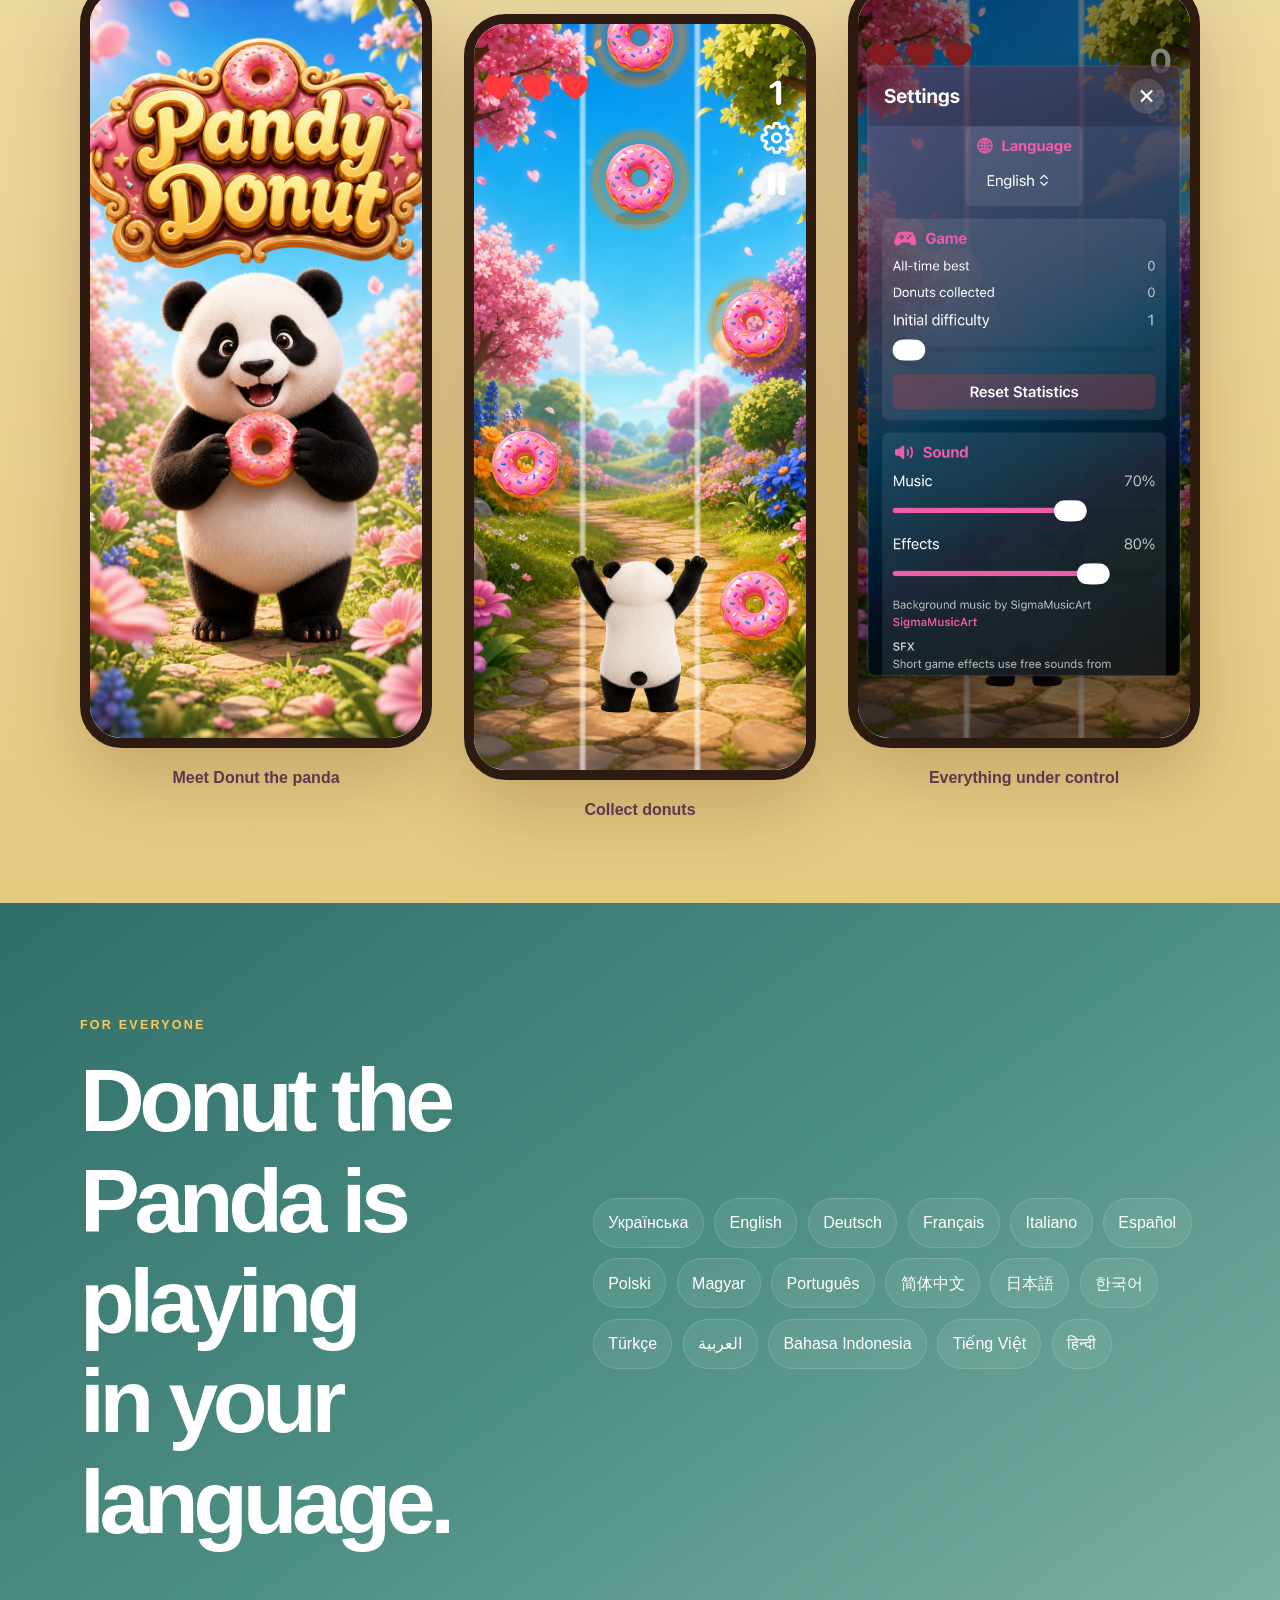
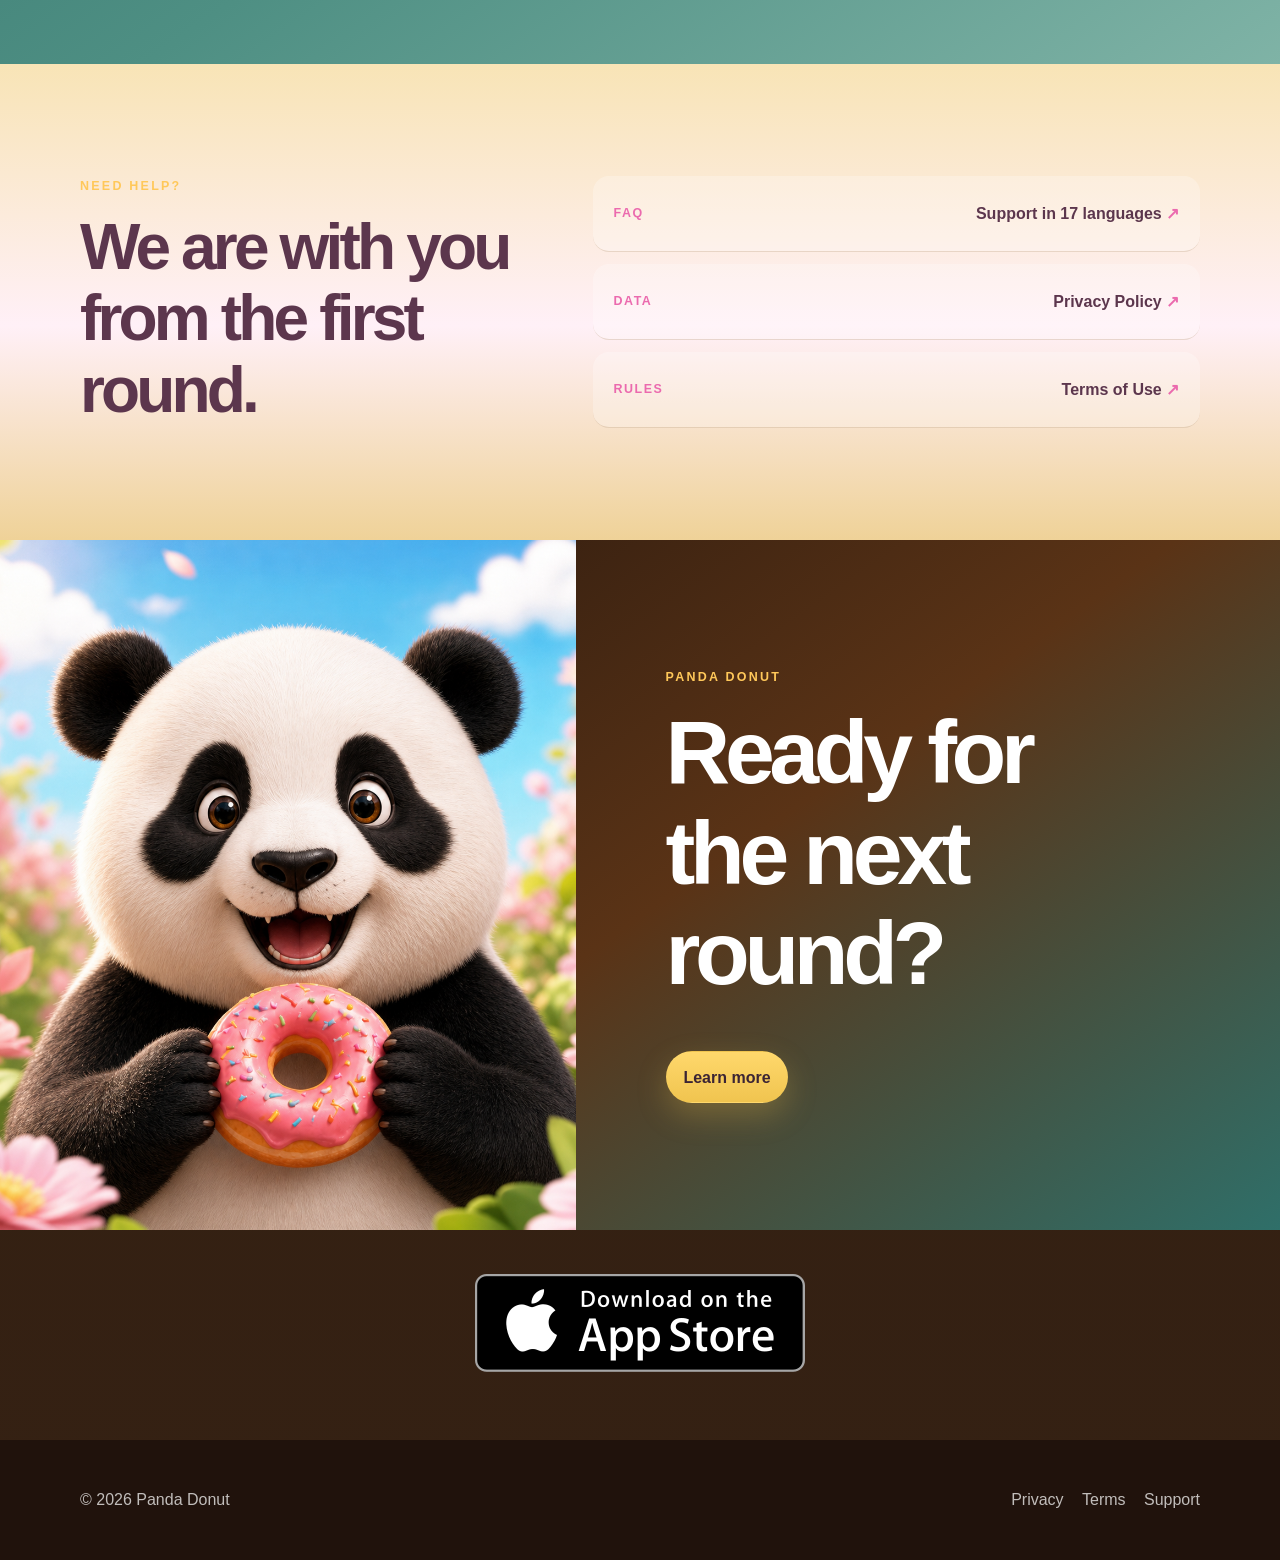
==== commit bc857596: "Add exact localized game copy" ====
--- a/index.html
+++ b/index.html
@@ -138,7 +138,7 @@
   </main>
 
   <footer class="footer"><div class="shell footer-inner"><span>© 2026 <span>Панда Пончик</span></span><div class="footer-links"><a href="privacy.html">Конфіденційність</a><a href="terms.html">Умови</a><a href="support.html">Підтримка</a></div></div></footer>
-  <script src="pageTranslations.js?v=20260728-2" defer></script>
+  <script src="pageTranslationsV3.js?v=20260728-4" defer></script>
   <script src="siteI18n.js?v=20260728-1" defer></script>
   <script src="arcadeCompliance.js?v=20260728-1" defer></script>
 </body>
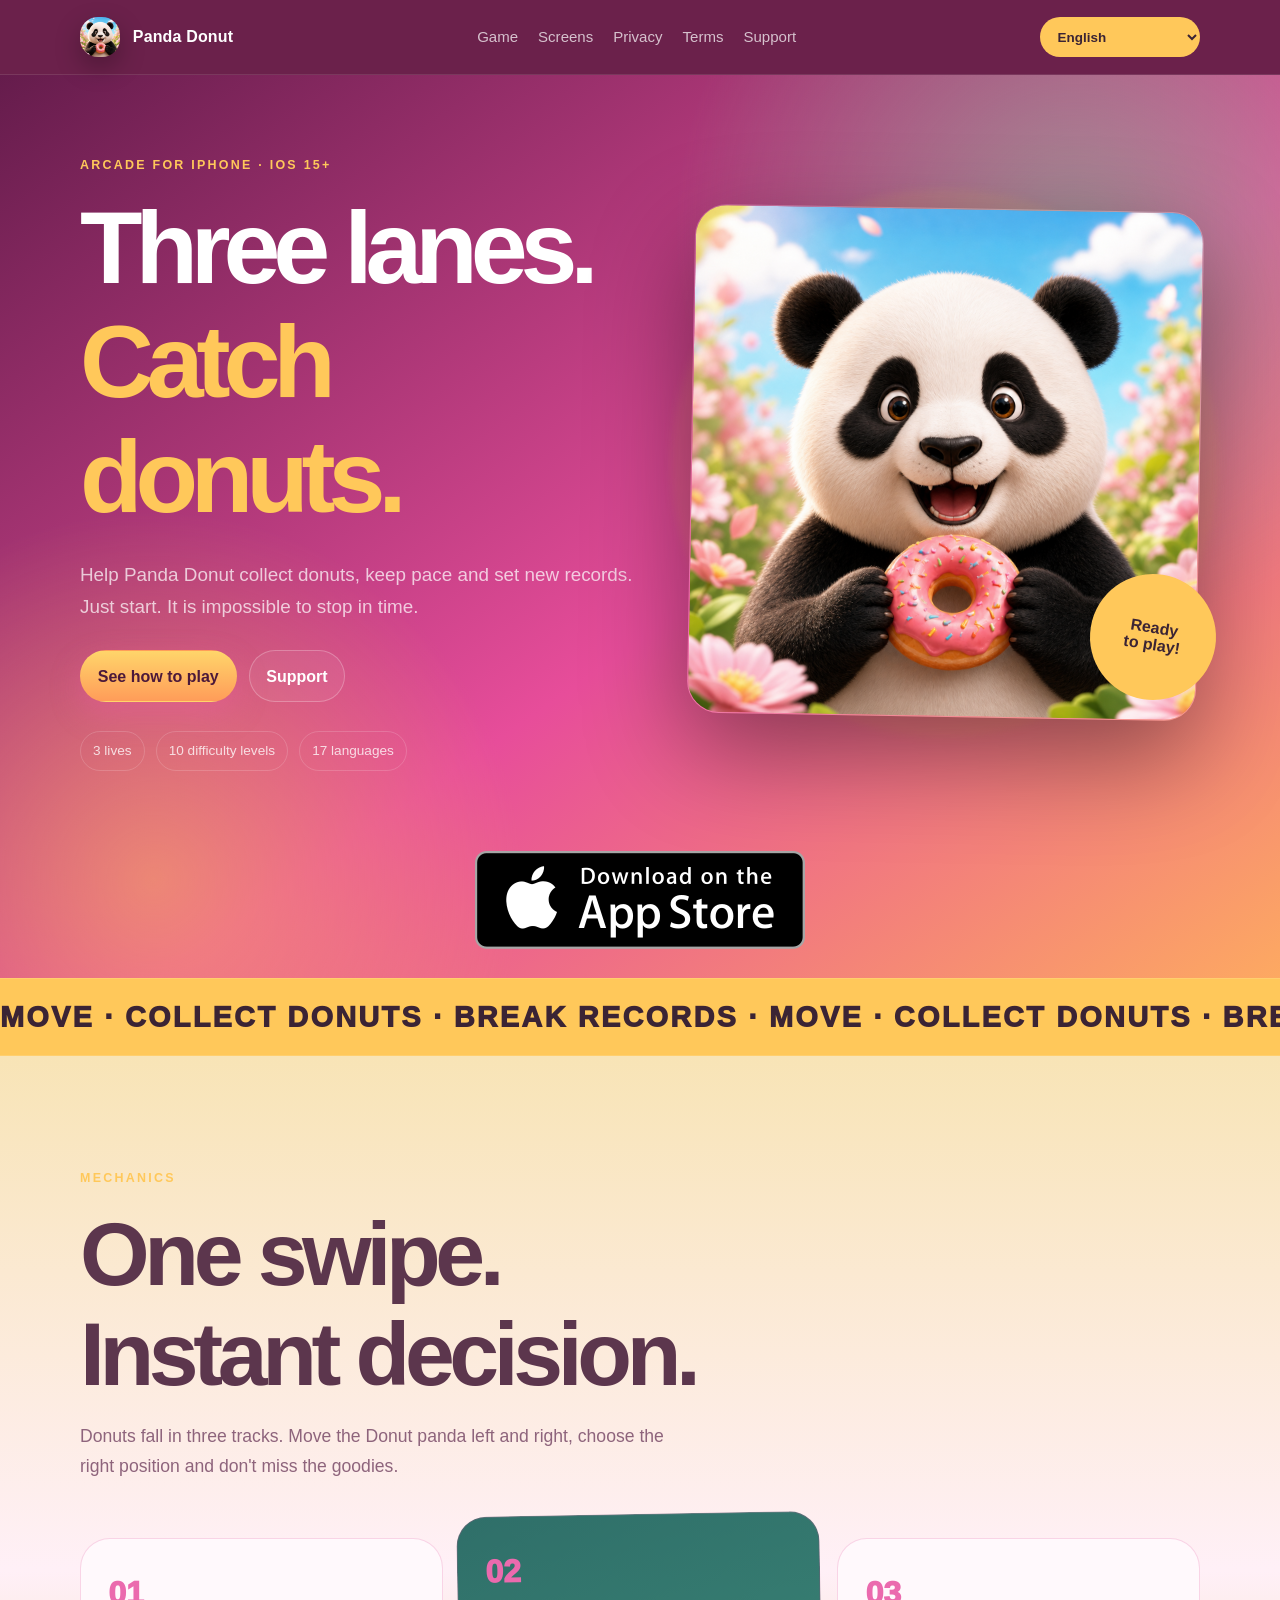
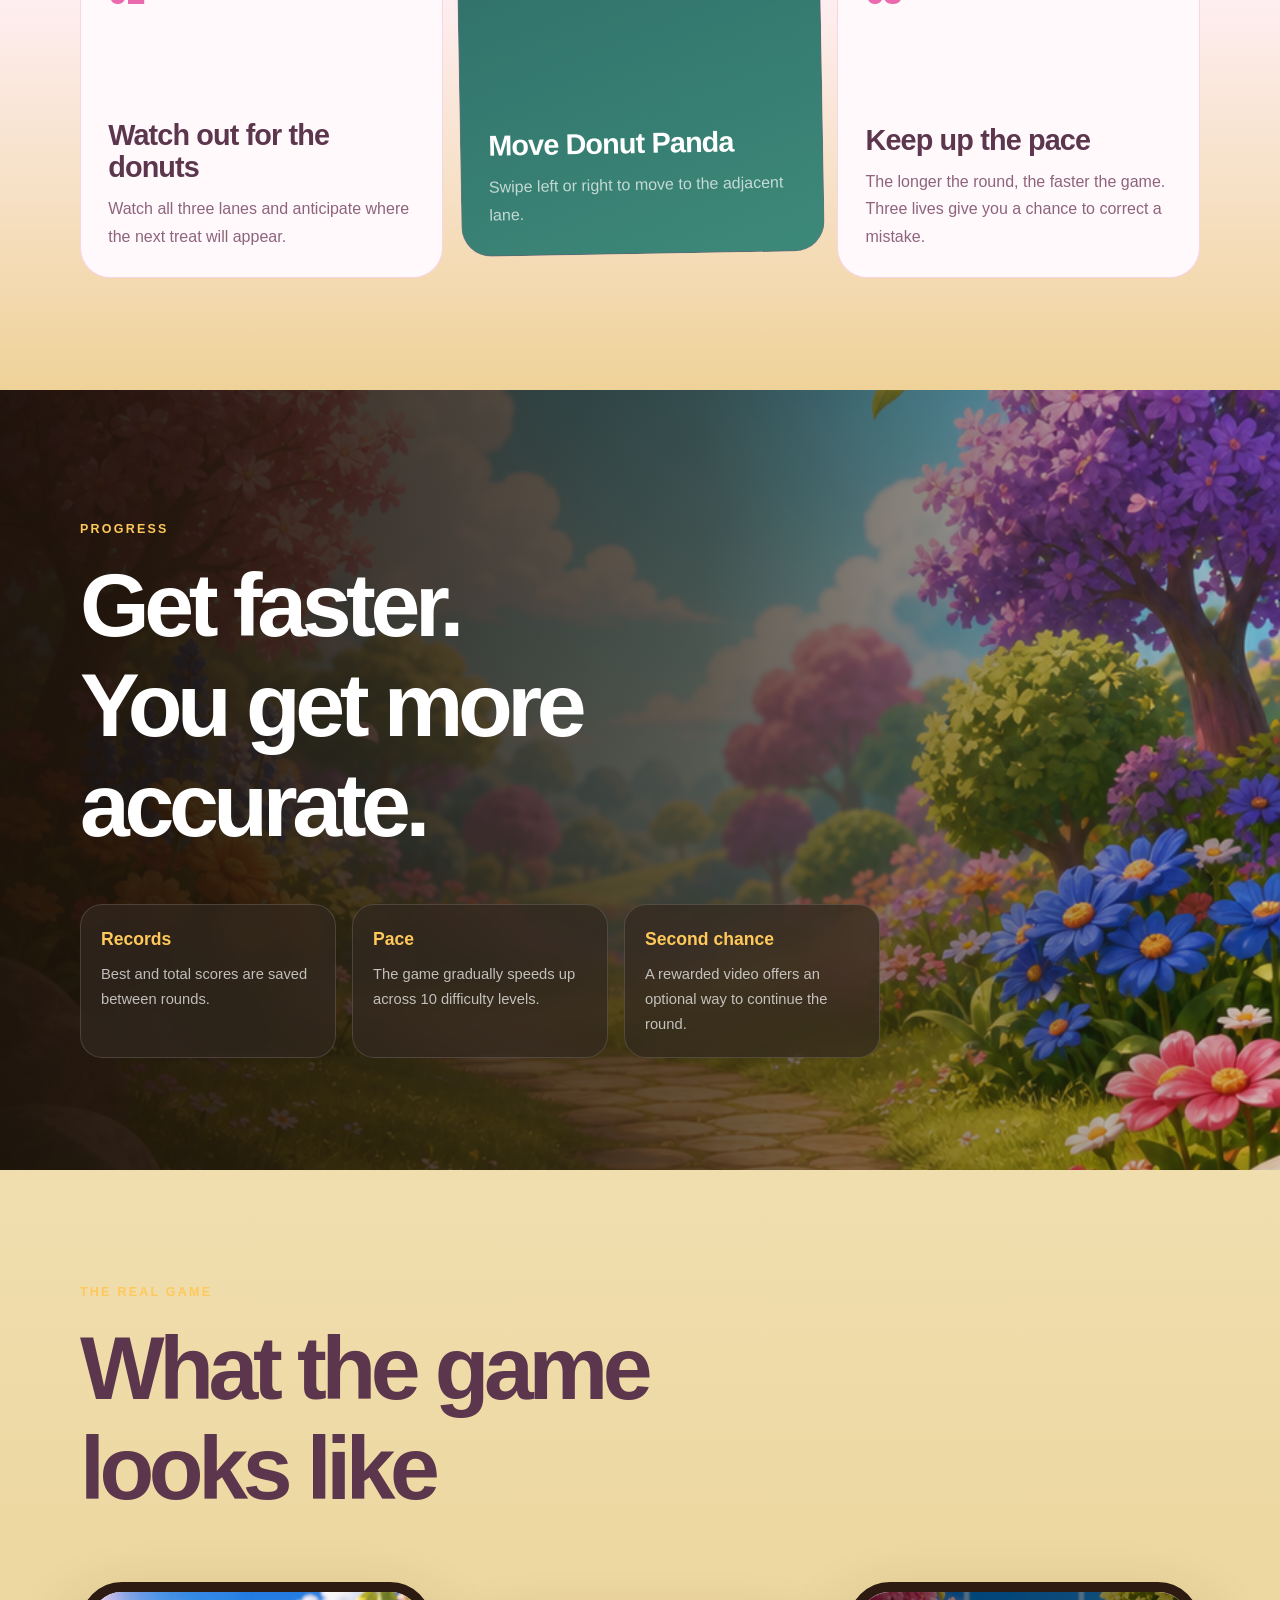
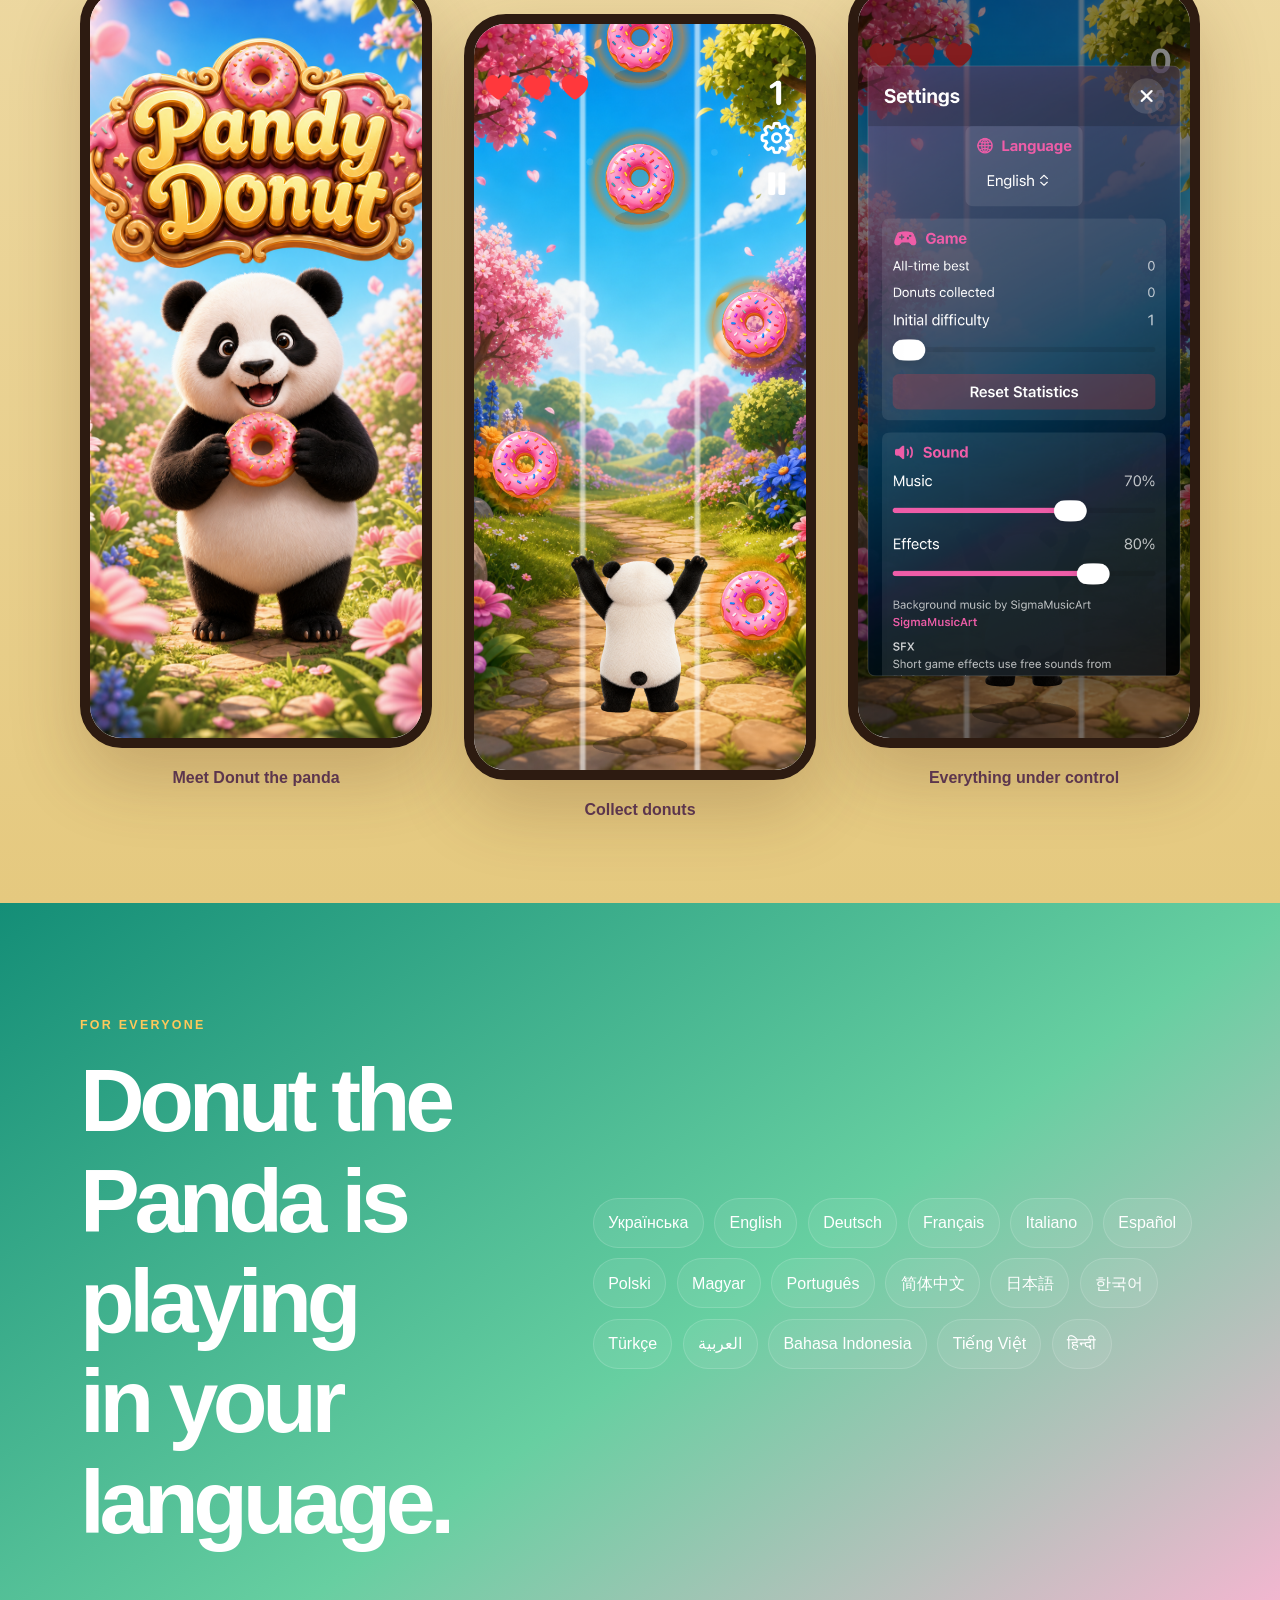
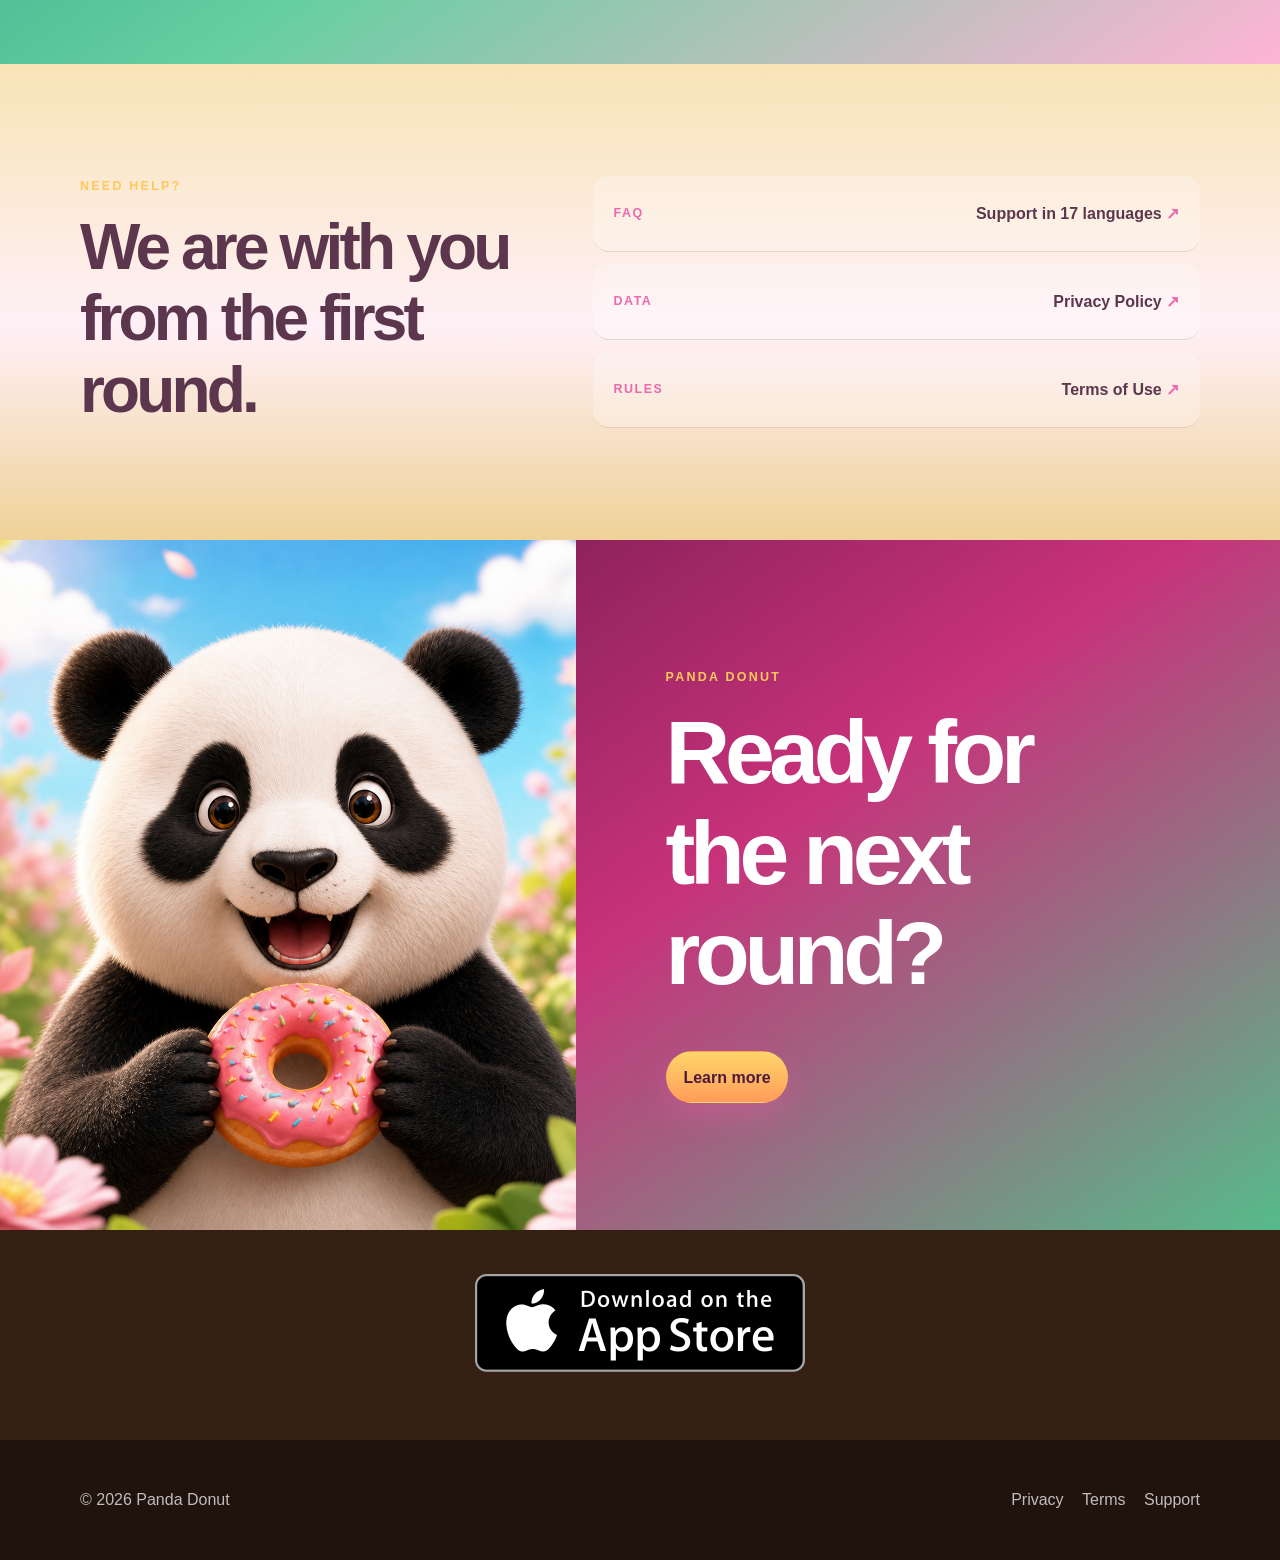
==== commit ac6d03cd: "Refresh themed stylesheet cache key" ====
--- a/index.html
+++ b/index.html
@@ -11,7 +11,7 @@
   <title>Панда Пончик — мобільна аркада</title>
   <link rel="icon" type="image/png" href="images/pandyDonutIcon.png">
   <link rel="apple-touch-icon" href="images/pandyDonutIcon.png">
-  <link rel="stylesheet" href="site.css?v=20260728-1">
+  <link rel="stylesheet" href="site.css?v=20260728-5">
 </head>
 <body class="home">
   <a class="skip-link" href="#main">Перейти до вмісту</a>
--- a/site.css
+++ b/site.css
@@ -1065,6 +1065,13 @@
   margin-top: 3rem;
 }
 
+.topbar,
+.home .topbar { background: rgba(112, 34, 80, .94); }
+.button.primary { color: #4C193A; background: linear-gradient(180deg, #FFD56A, #FF9C59); box-shadow: 0 12px 30px rgba(239, 93, 168, .34); }
+.game-hero { background: radial-gradient(circle at 84% 16%, rgba(111, 207, 151, .5), transparent 25rem), radial-gradient(circle at 12% 82%, rgba(255, 197, 89, .5), transparent 23rem), linear-gradient(145deg, #651C4C, #E74D9A 54%, #FFB25C); }
+.languages-band { background: linear-gradient(145deg, #148E77, #67CFA1 55%, #FFB4D4); }
+.final-game-cta { background: linear-gradient(145deg, #57143F, #C8327B 52%, #56BB8A); }
+
 @media (max-width: 900px) {
   .game-hero-grid,
   .section-heading.wide,
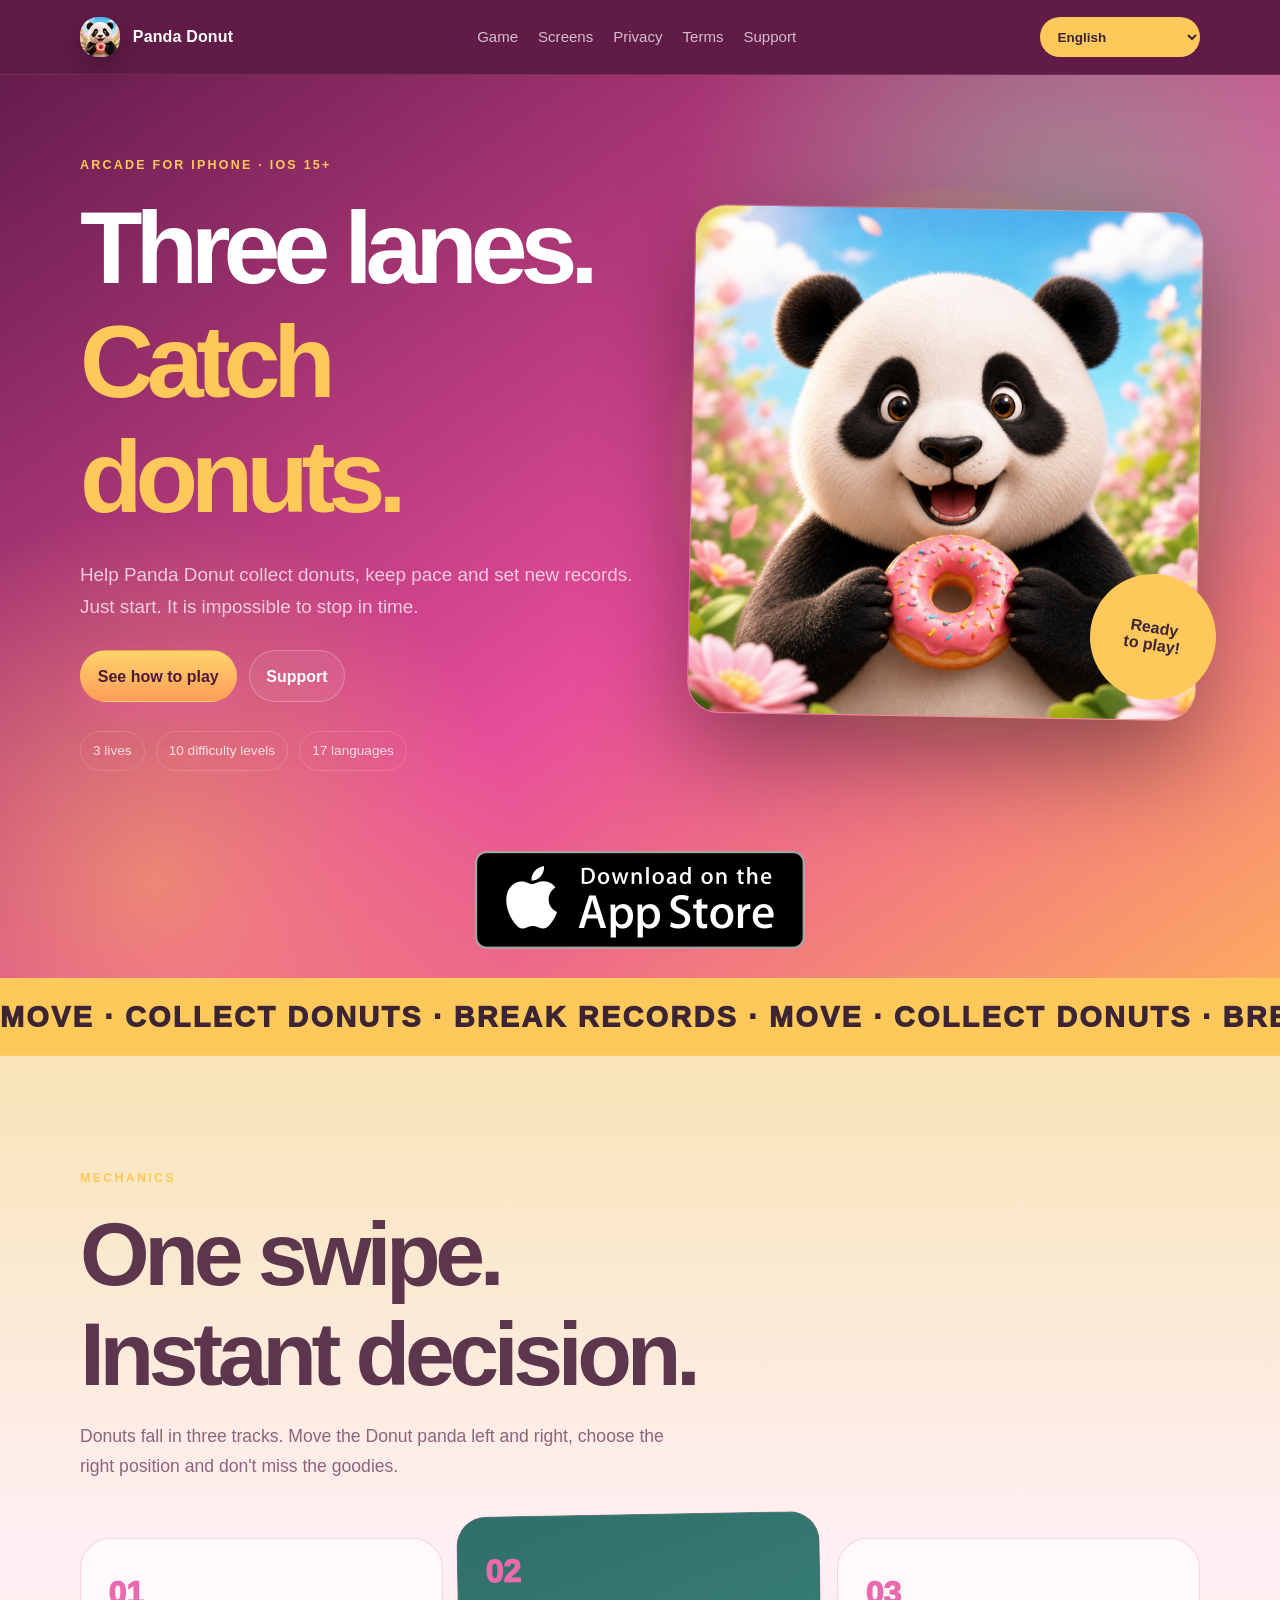
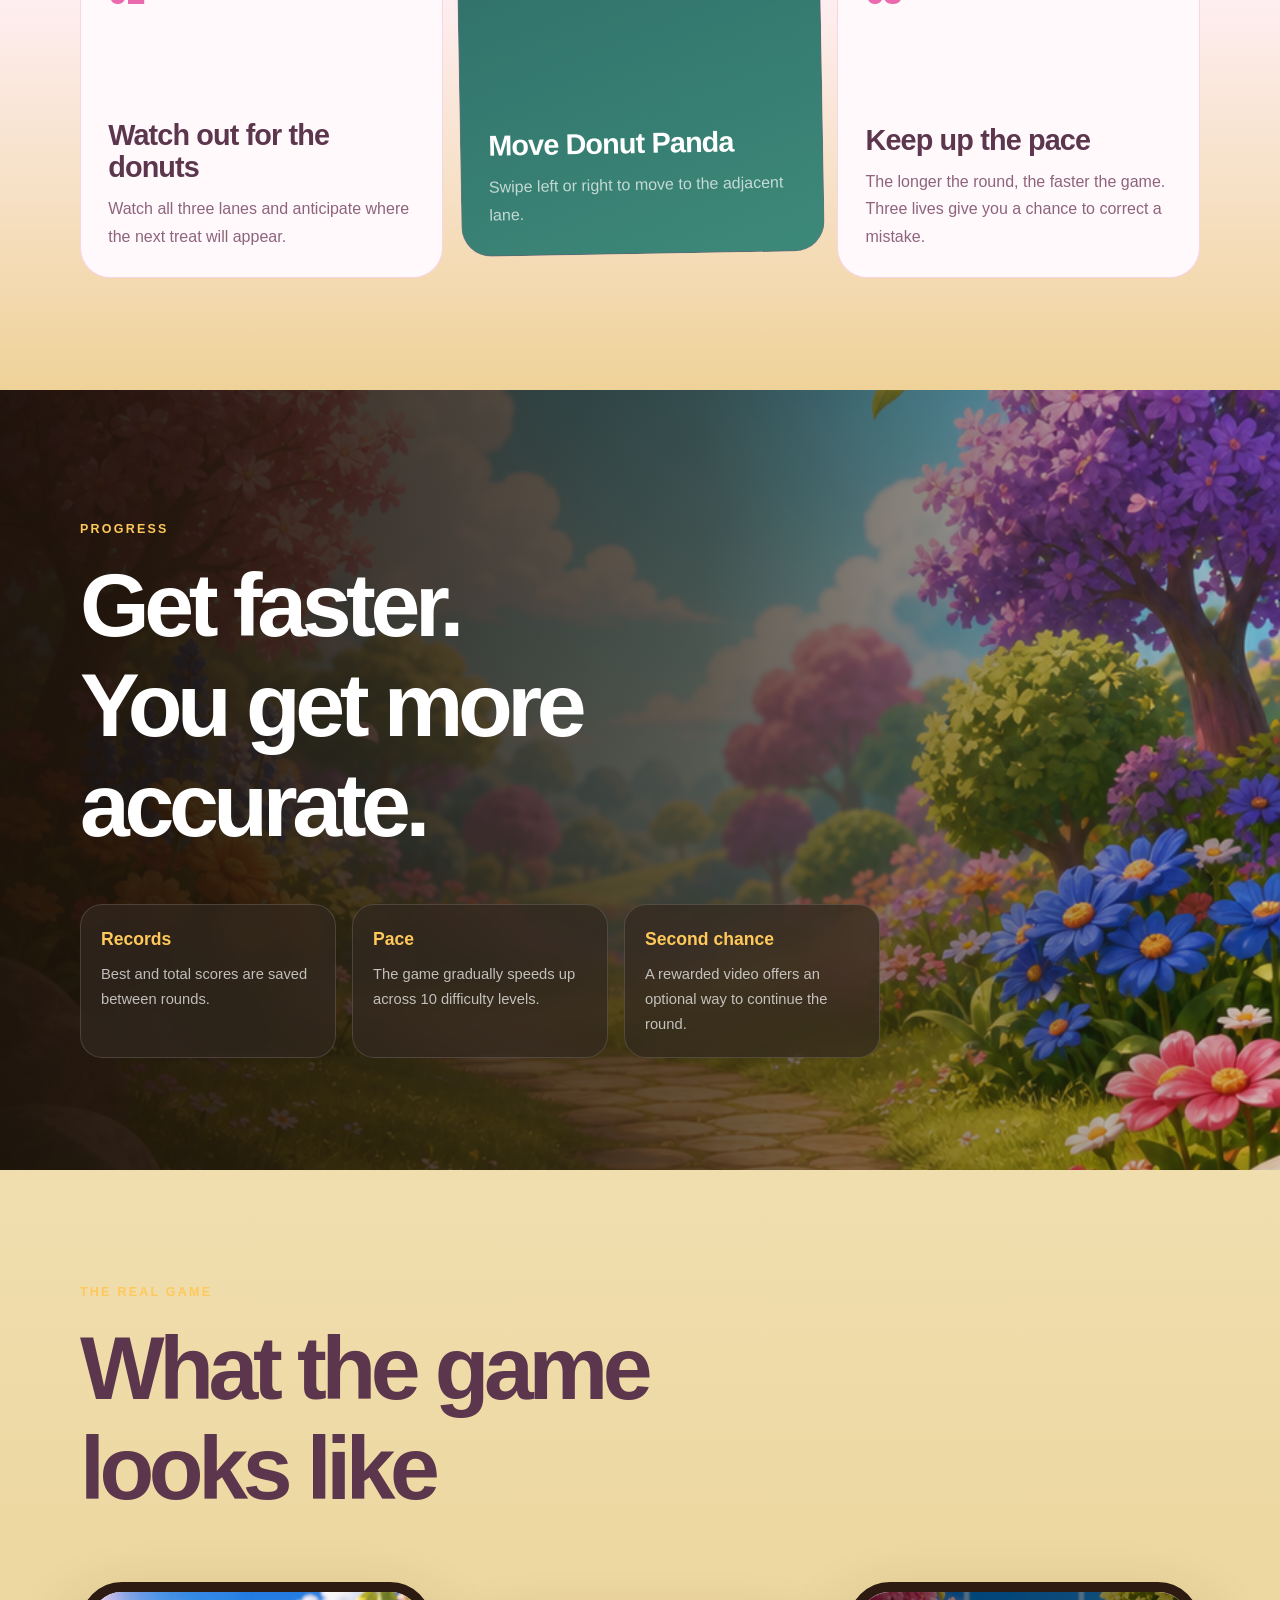
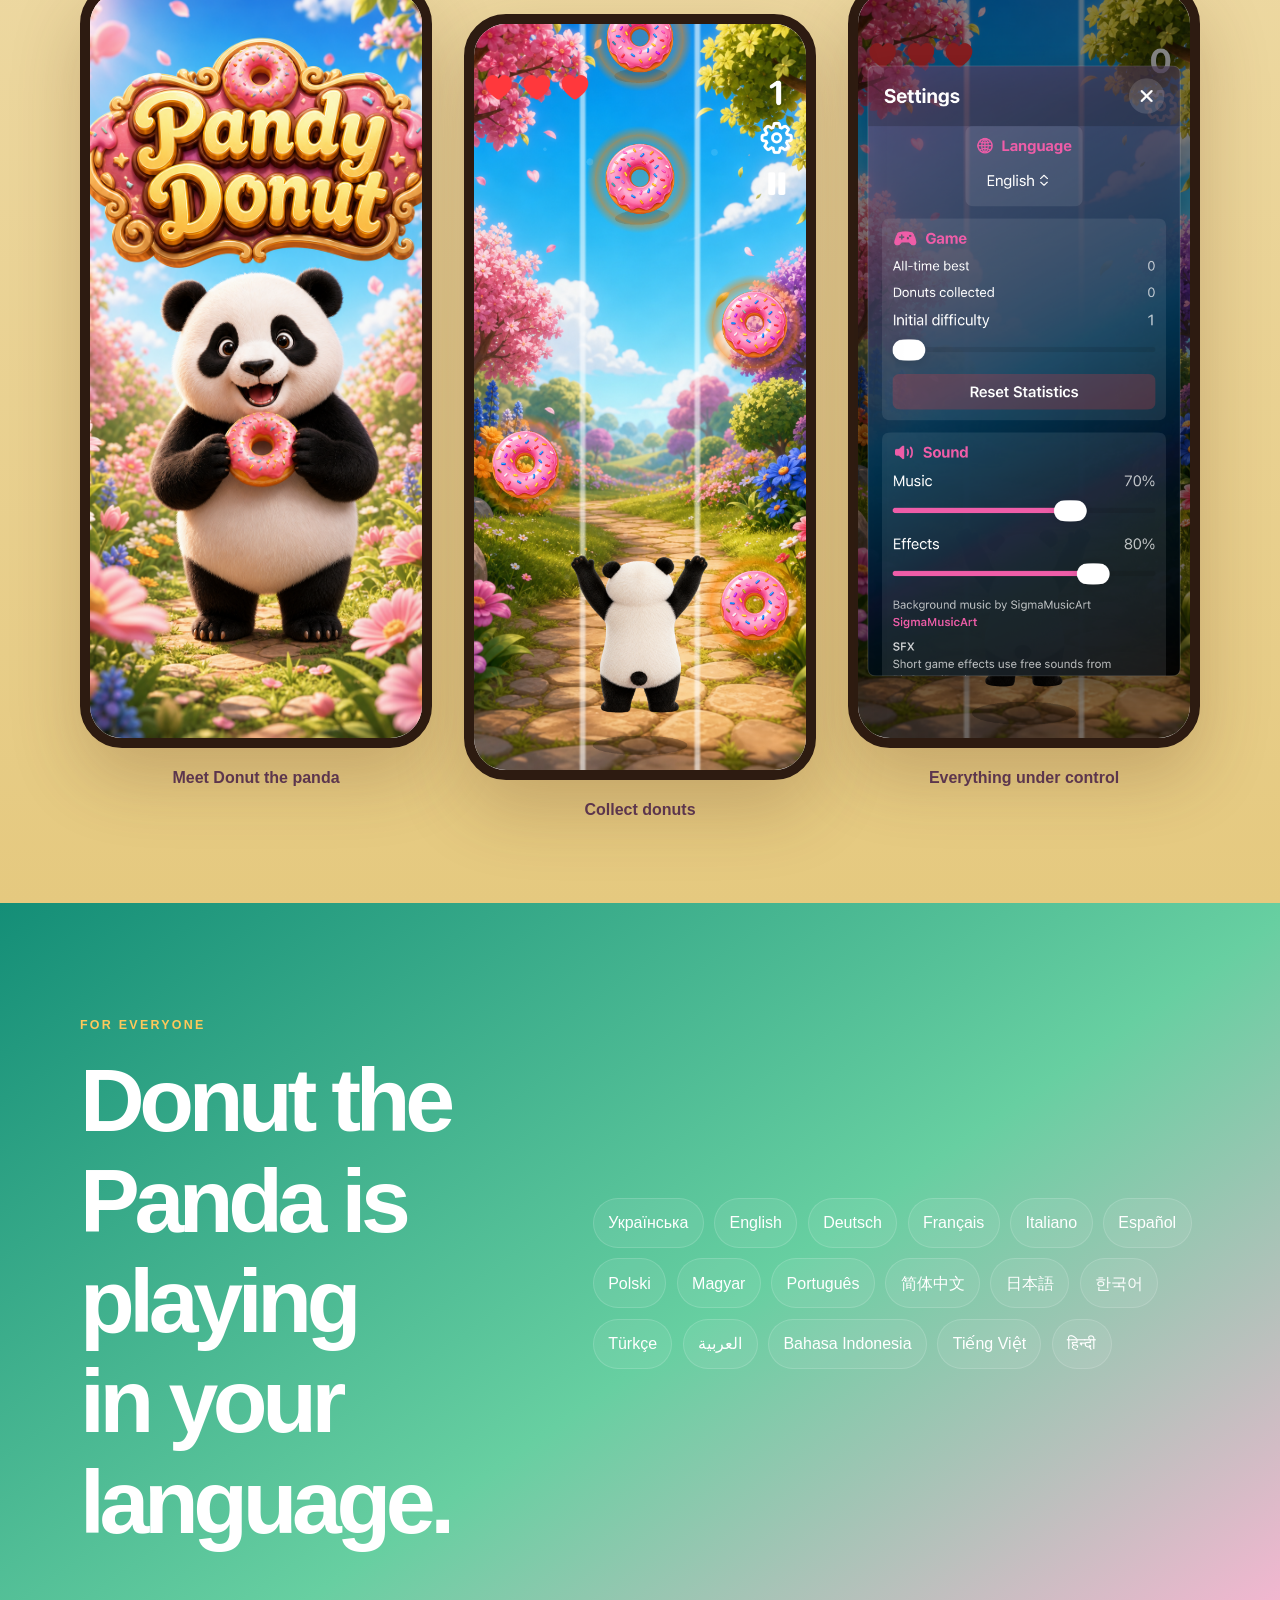
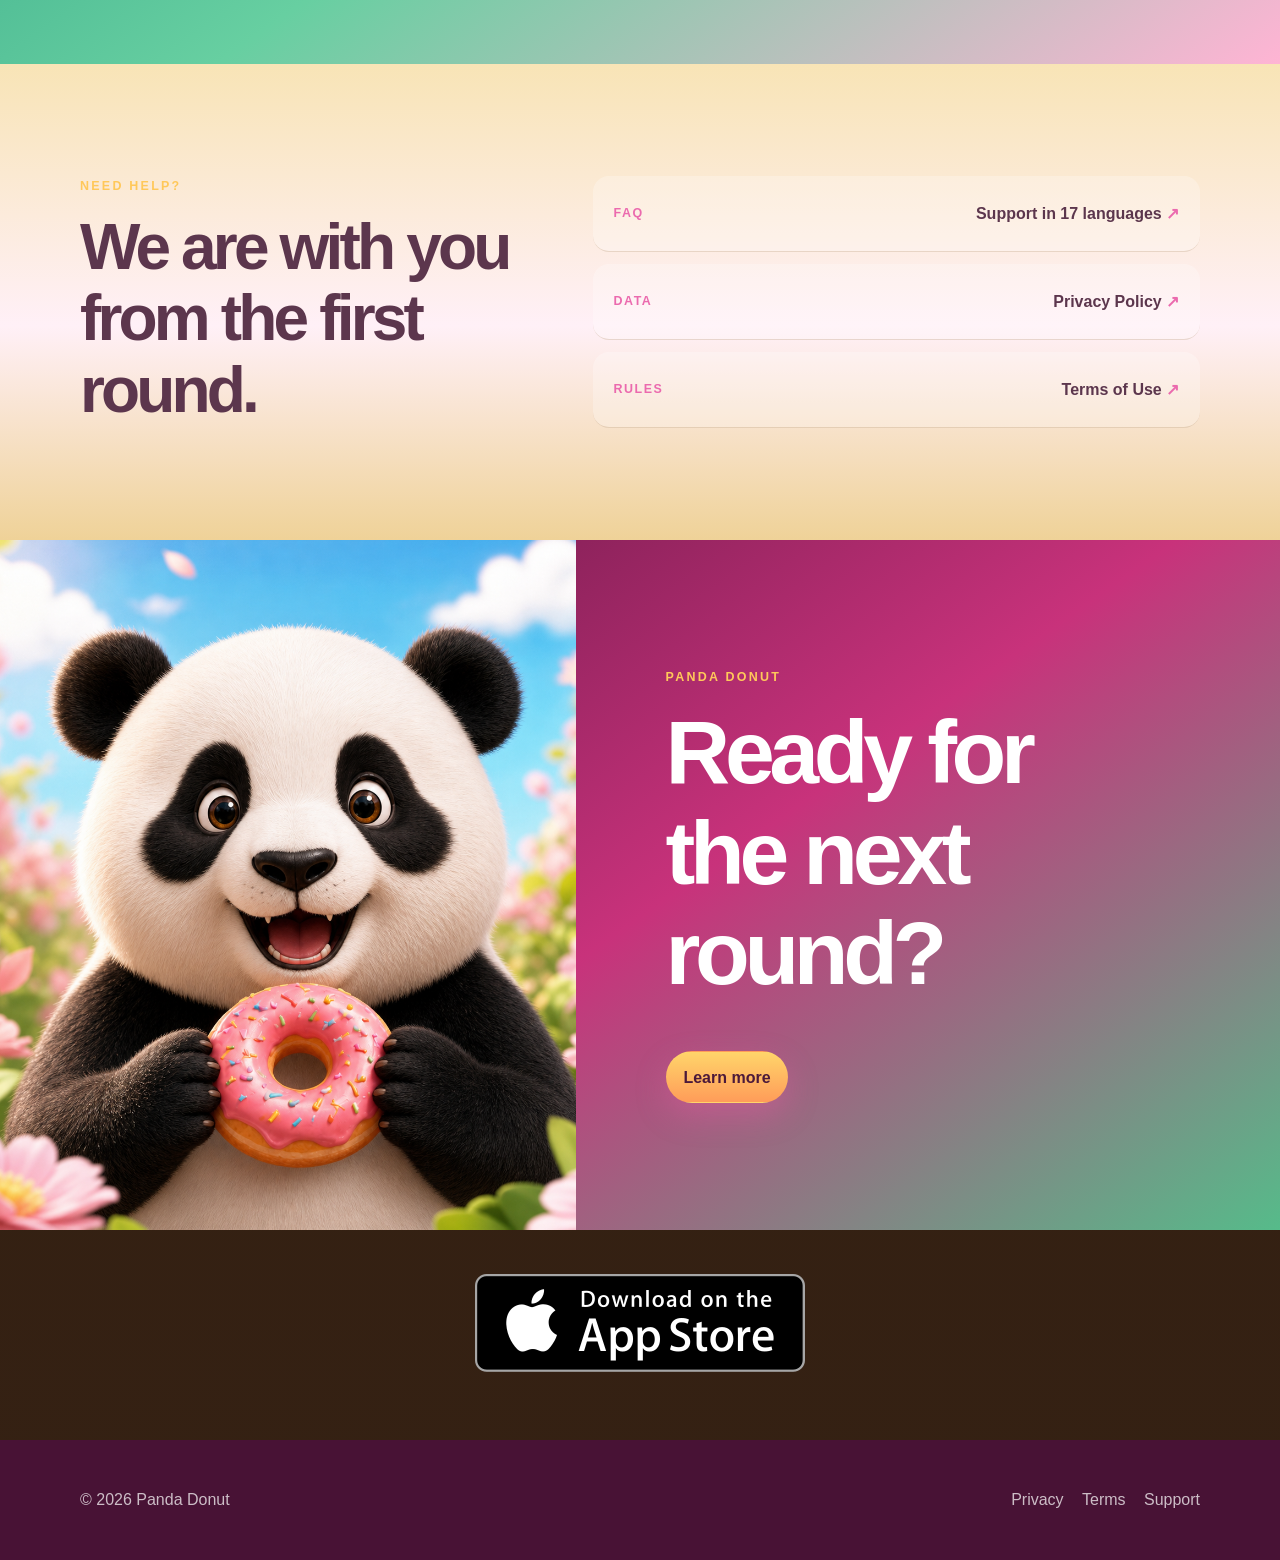
==== commit d6b24394: "Apply game palette across support pages" ====
--- a/index.html
+++ b/index.html
@@ -11,7 +11,7 @@
   <title>Панда Пончик — мобільна аркада</title>
   <link rel="icon" type="image/png" href="images/pandyDonutIcon.png">
   <link rel="apple-touch-icon" href="images/pandyDonutIcon.png">
-  <link rel="stylesheet" href="site.css?v=20260728-5">
+  <link rel="stylesheet" href="site.css?v=20260728-7">
 </head>
 <body class="home">
   <a class="skip-link" href="#main">Перейти до вмісту</a>
--- a/site.css
+++ b/site.css
@@ -1175,3 +1175,15 @@
     max-width: 42vw;
   }
 }
+
+/* Shared support and legal pages use Pandy Donut's raspberry and mint palette. */
+.topbar, .home .topbar { background: rgba(101, 28, 76, .94); }
+body:not(.home) { background: radial-gradient(circle at 12% 12%, rgba(255, 180, 212, .38), transparent 22rem), radial-gradient(circle at 88% 18%, rgba(103, 207, 161, .3), transparent 24rem), linear-gradient(180deg, #FFF9FC, #FDE2EE 54%, #D7F3E5); }
+.legal-hero { background: radial-gradient(circle at 82% 16%, rgba(103, 207, 161, .52), transparent 23rem), linear-gradient(145deg, #651C4C, #D93E8A 53%, #FFB25C); }
+.summary { border-color: rgba(217, 62, 138, .3); background: rgba(255, 180, 212, .23); }
+.toc, .stat-card, .faq details { border-color: rgba(217, 62, 138, .22); background: rgba(255, 252, 254, .8); }
+.faq details[open] { background: #FFFFFF; box-shadow: 0 14px 36px rgba(101, 28, 76, .13); }
+.document p, .document li, .faq-answer { color: #6B405D; }
+.page-card { background: linear-gradient(145deg, #651C4C, #C8327B 55%, #56BB8A); }
+.page-card::after { color: #FFE06A; }
+.footer { background: #481235; }
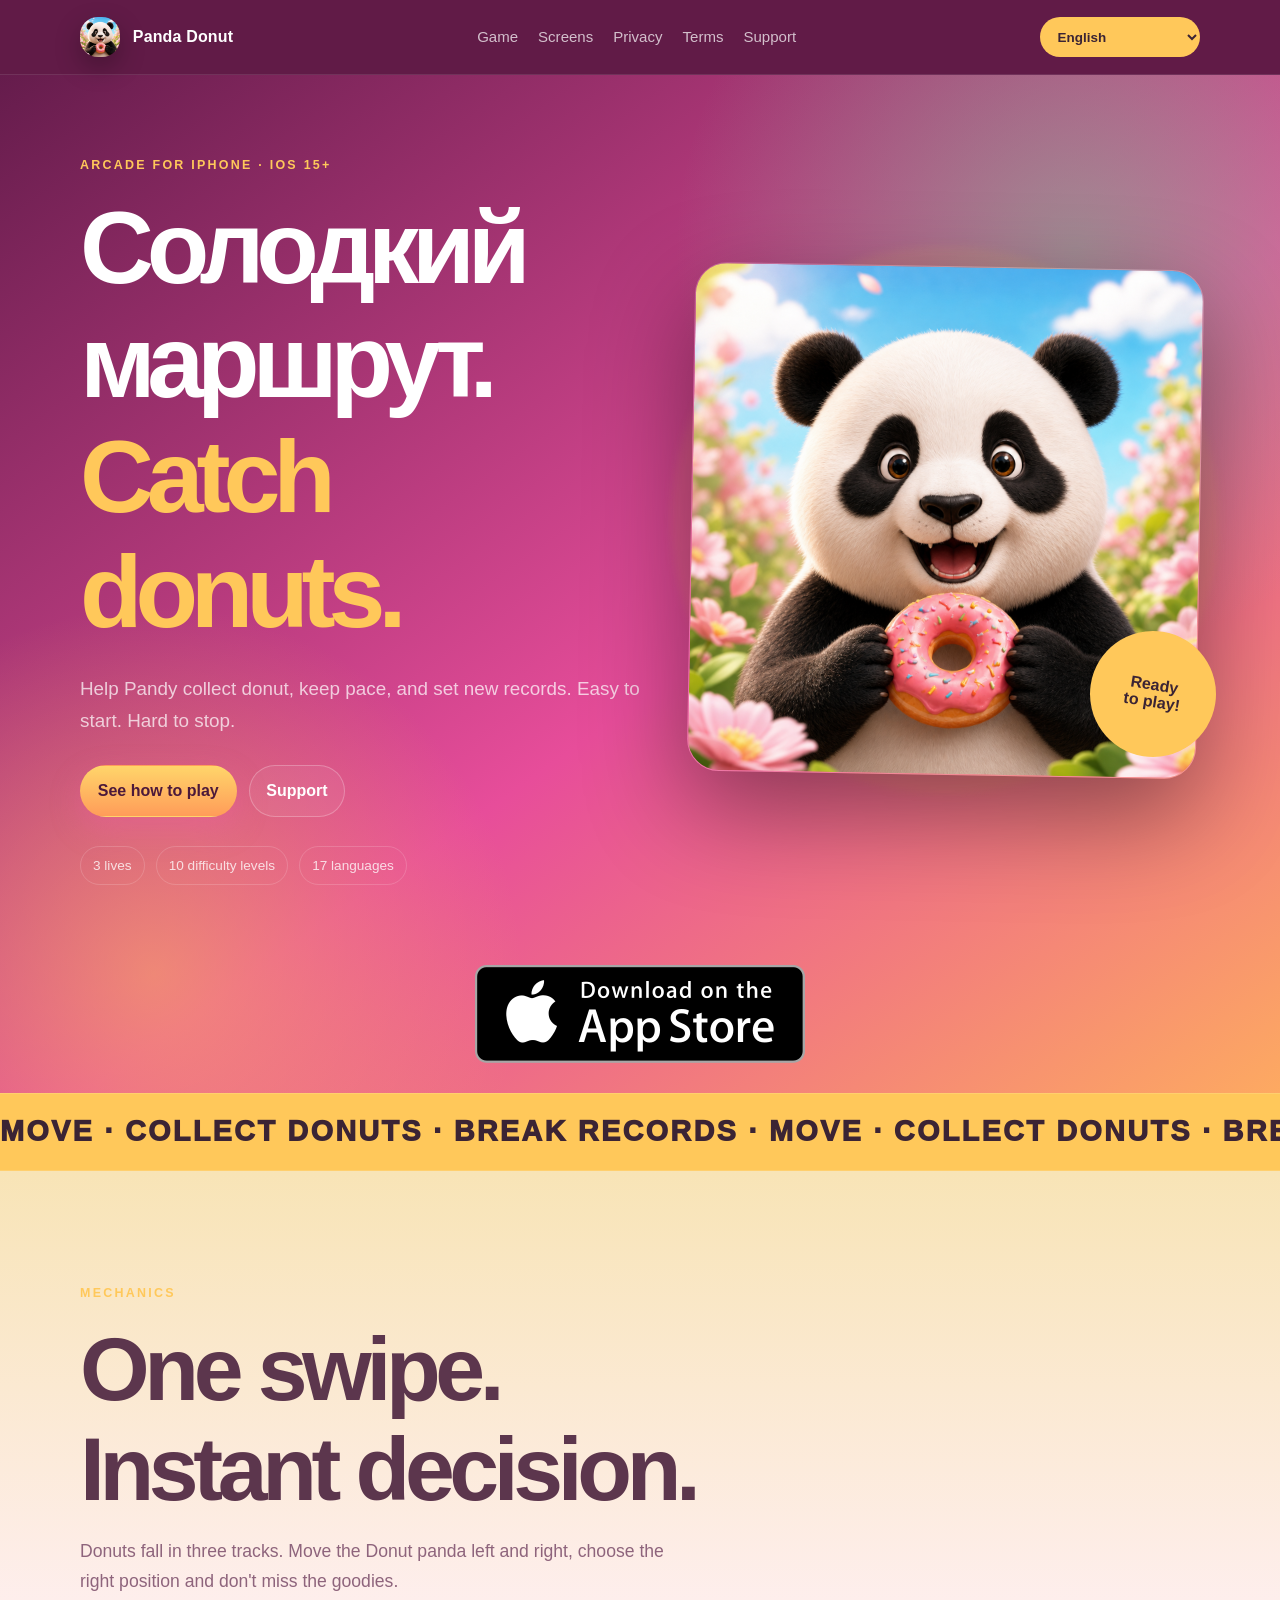
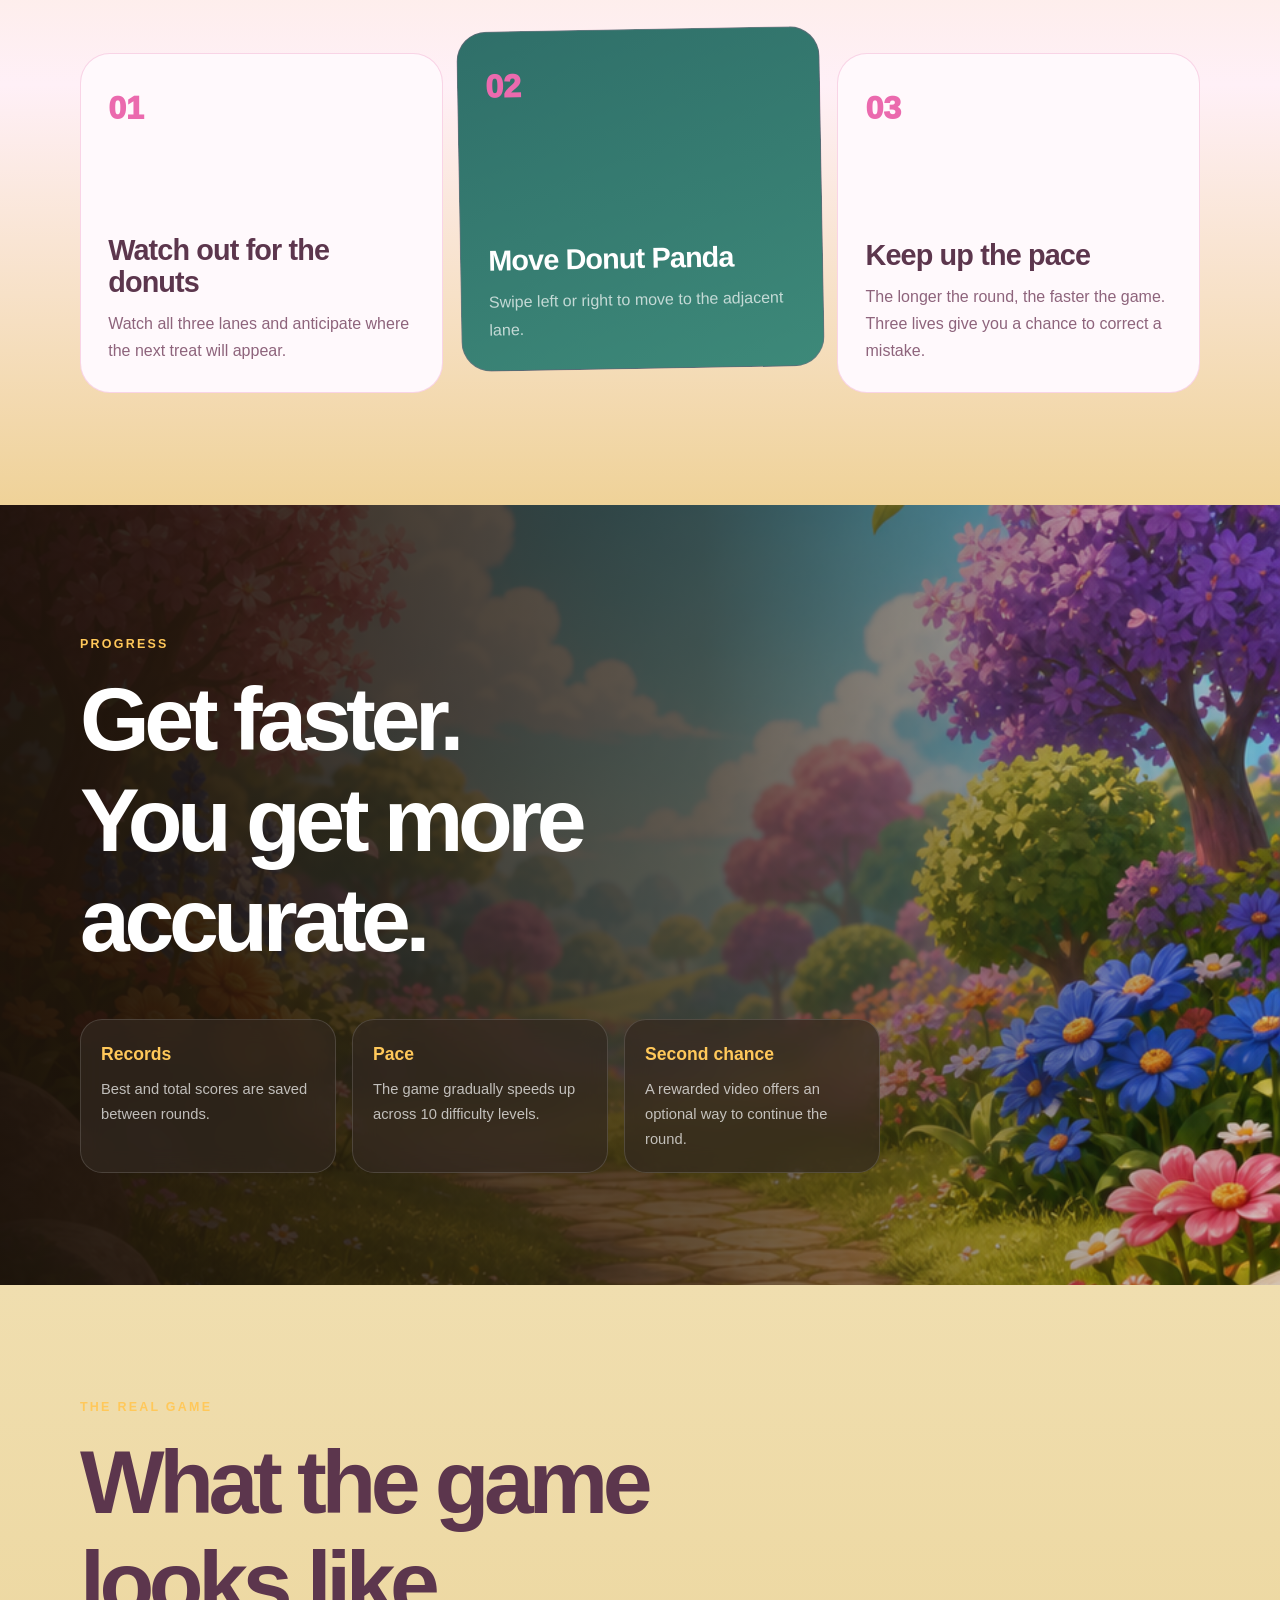
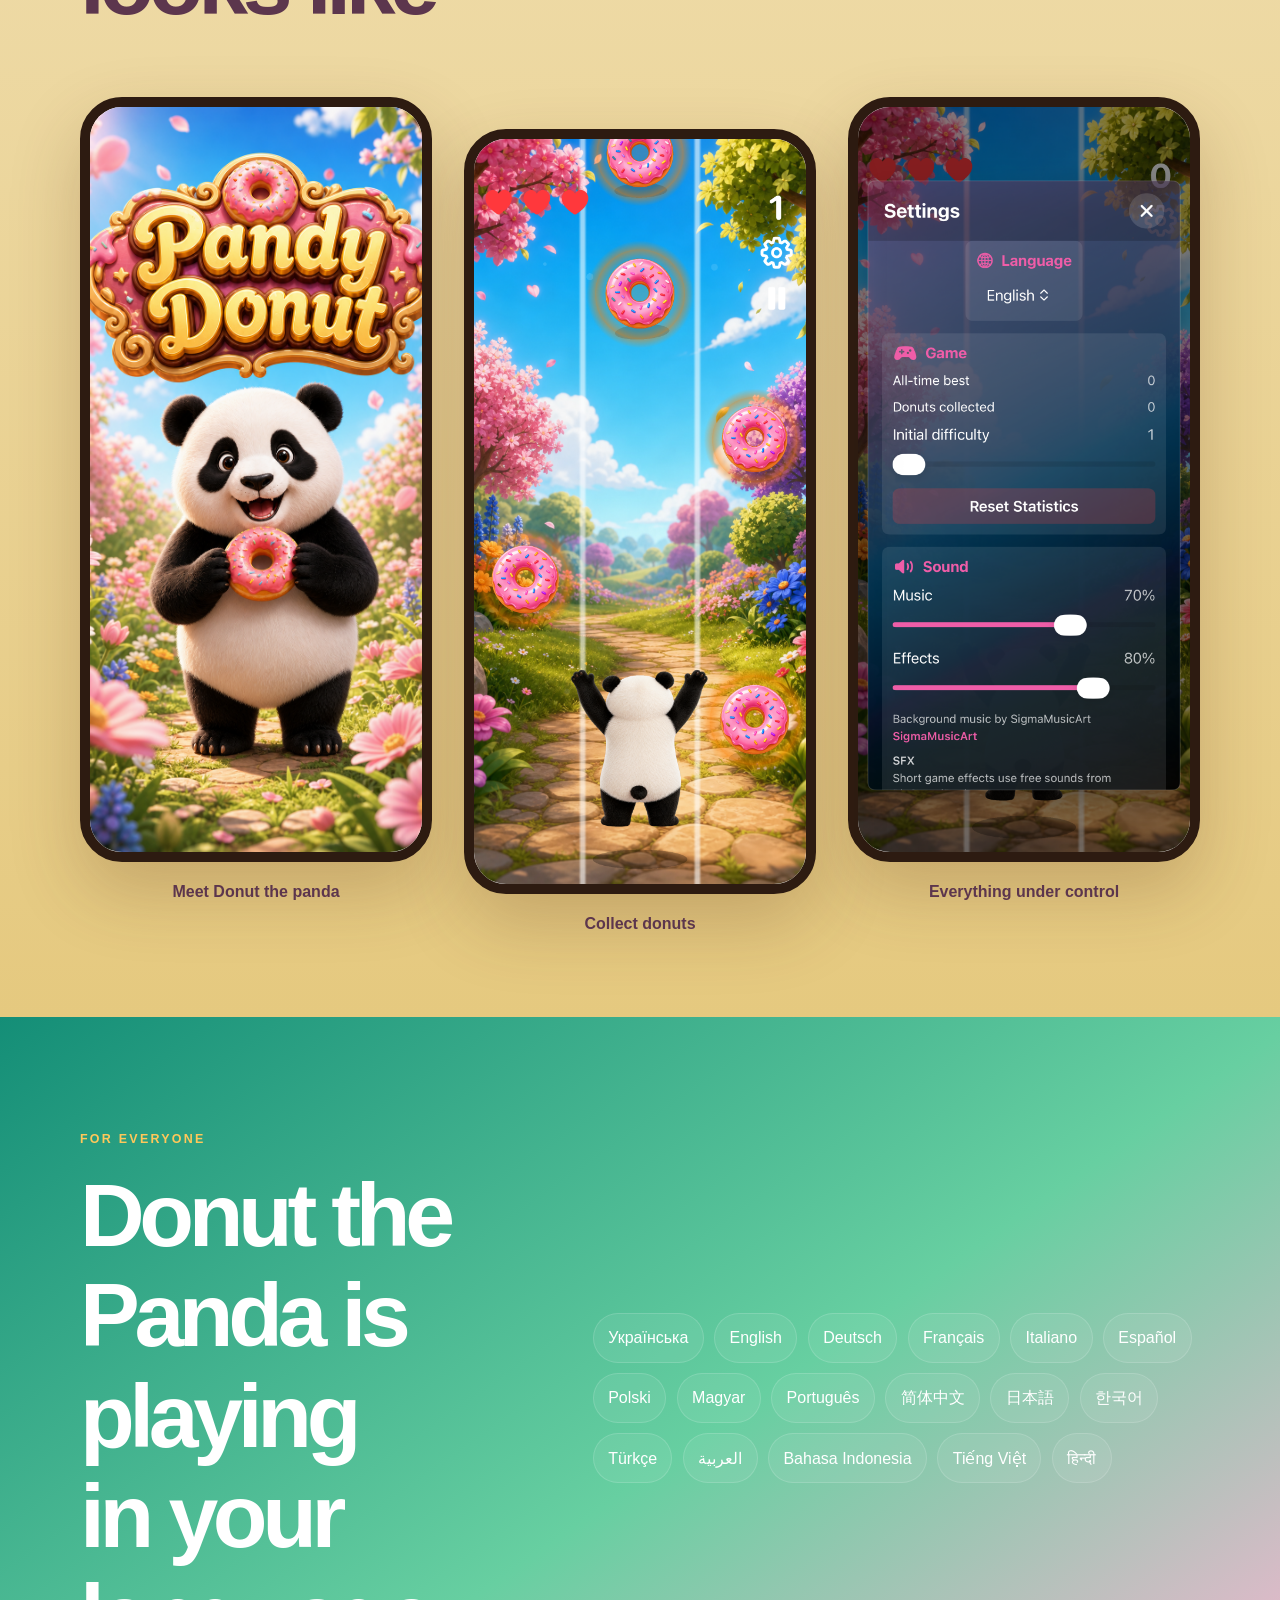
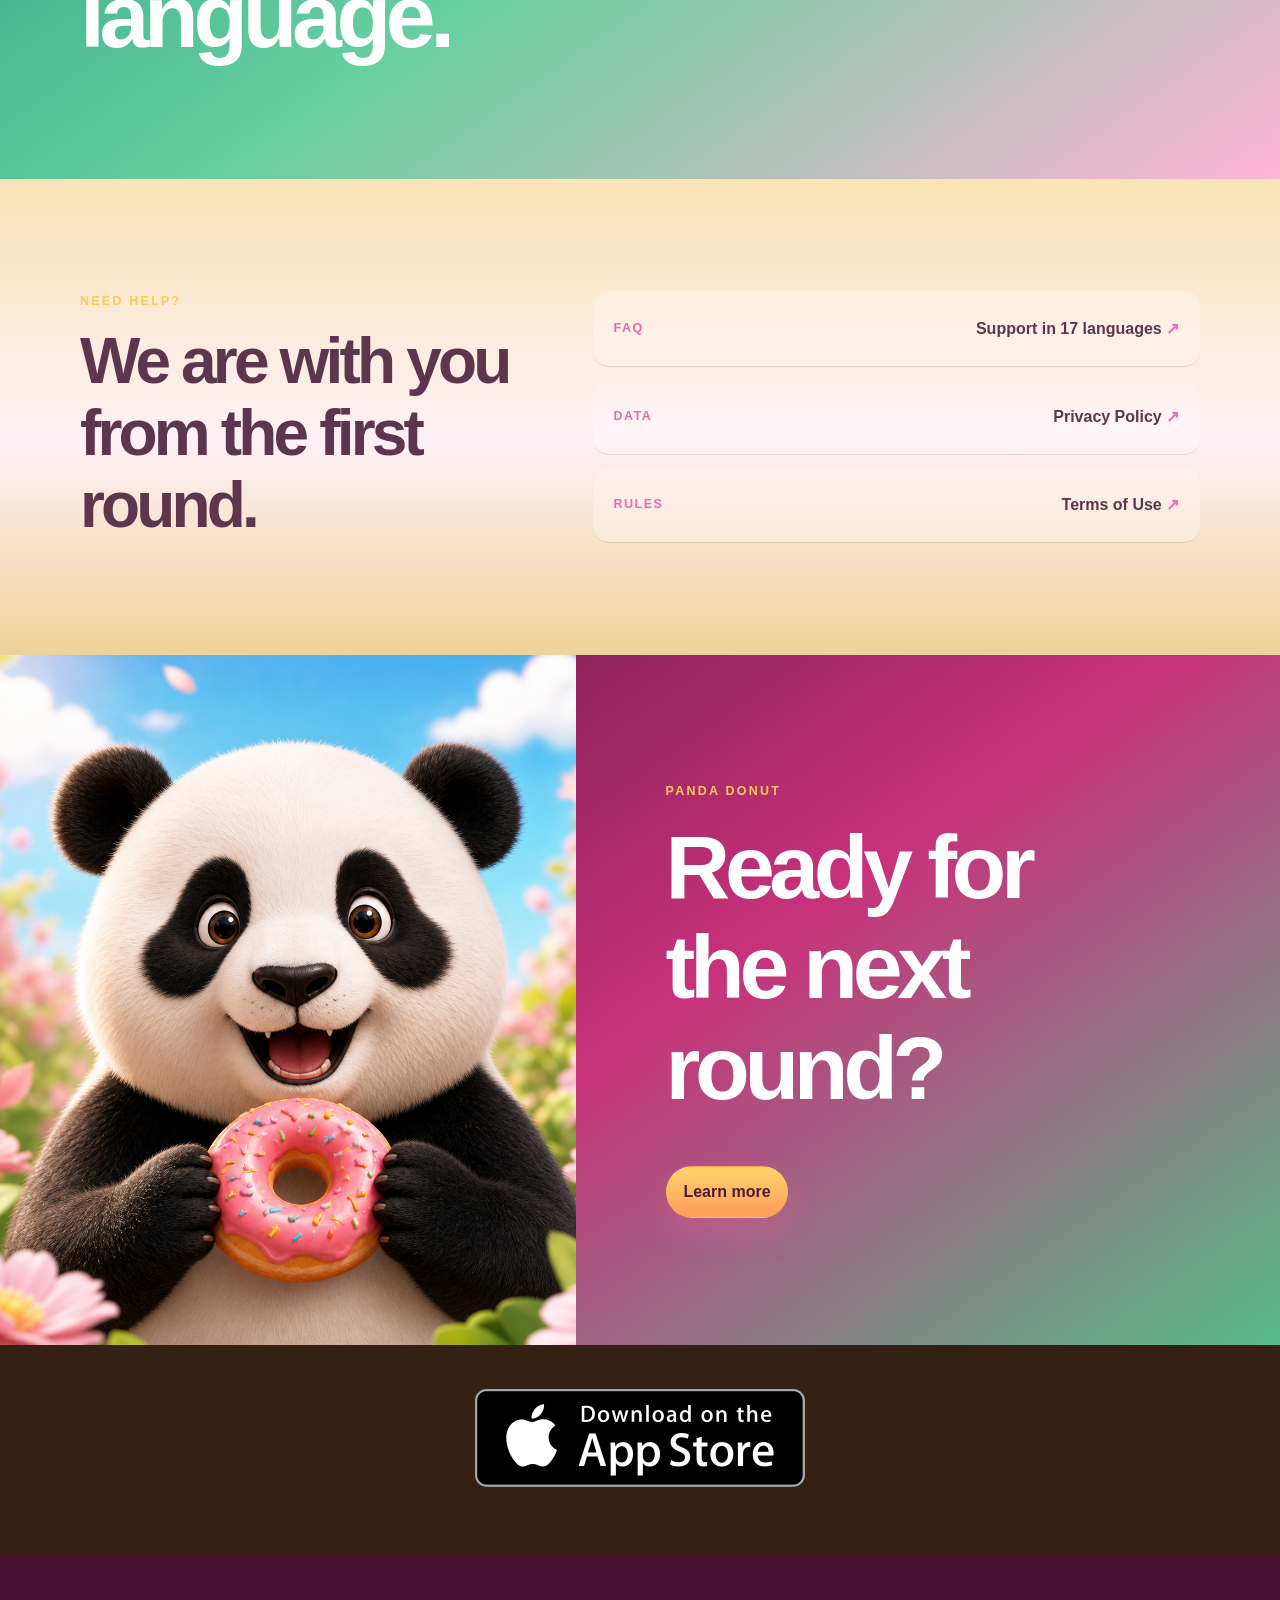
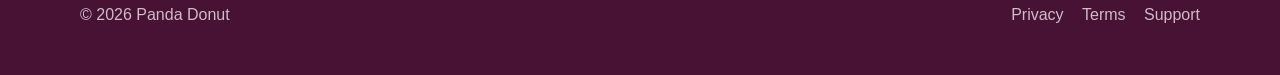
==== commit f0a53c5f: "Refresh site product copy" ====
--- a/index.html
+++ b/index.html
@@ -4,9 +4,9 @@
   <meta charset="utf-8">
   <meta name="viewport" content="width=device-width, initial-scale=1">
   <meta name="theme-color" content="#071621">
-  <meta name="description" content="Панда Пончик — аркадна гра для iPhone, де панда Пончик збирає пончики на трьох доріжках.">
+  <meta name="description" content="Панда Пончик — аркадна гра для iPhone, де Панда Пончик збирає пончики в солодкому забігу на трьох доріжках.">
   <meta property="og:title" content="Панда Пончик — мобільна аркада">
-  <meta property="og:description" content="Три доріжки. Смачні пончики. Одна дуже спритна Панда Пончик.">
+  <meta property="og:description" content="Три доріжки. Смачні пончики. Весела Панда Пончик.">
   <meta property="og:image" content="images/pandyDonutIcon.png">
   <title>Панда Пончик — мобільна аркада</title>
   <link rel="icon" type="image/png" href="images/pandyDonutIcon.png">
@@ -37,8 +37,8 @@
       <div class="shell game-hero-grid">
         <div class="hero-copy">
           <p class="game-kicker">Аркада для iPhone · iOS 15+</p>
-          <h1>Три доріжки.<br><em>Лови пончики.</em></h1>
-          <p class="hero-summary">Допоможіть панді Пончику збирати пончики, тримати темп і ставити нові рекорди. Просто почати. Неможливо вчасно зупинитися.</p>
+          <h1>Солодкий маршрут.<br><em>Лови пончики.</em></h1>
+          <p class="hero-summary">Проведіть Панду Пончик через солодкий маршрут, збирайте пончики та ставте нові рекорди в темповій аркаді.</p>
           <div class="hero-actions">
             <a class="button primary" href="#game">Дивитися, як грати</a>
             <a class="button ghost" href="support.html">Підтримка</a>
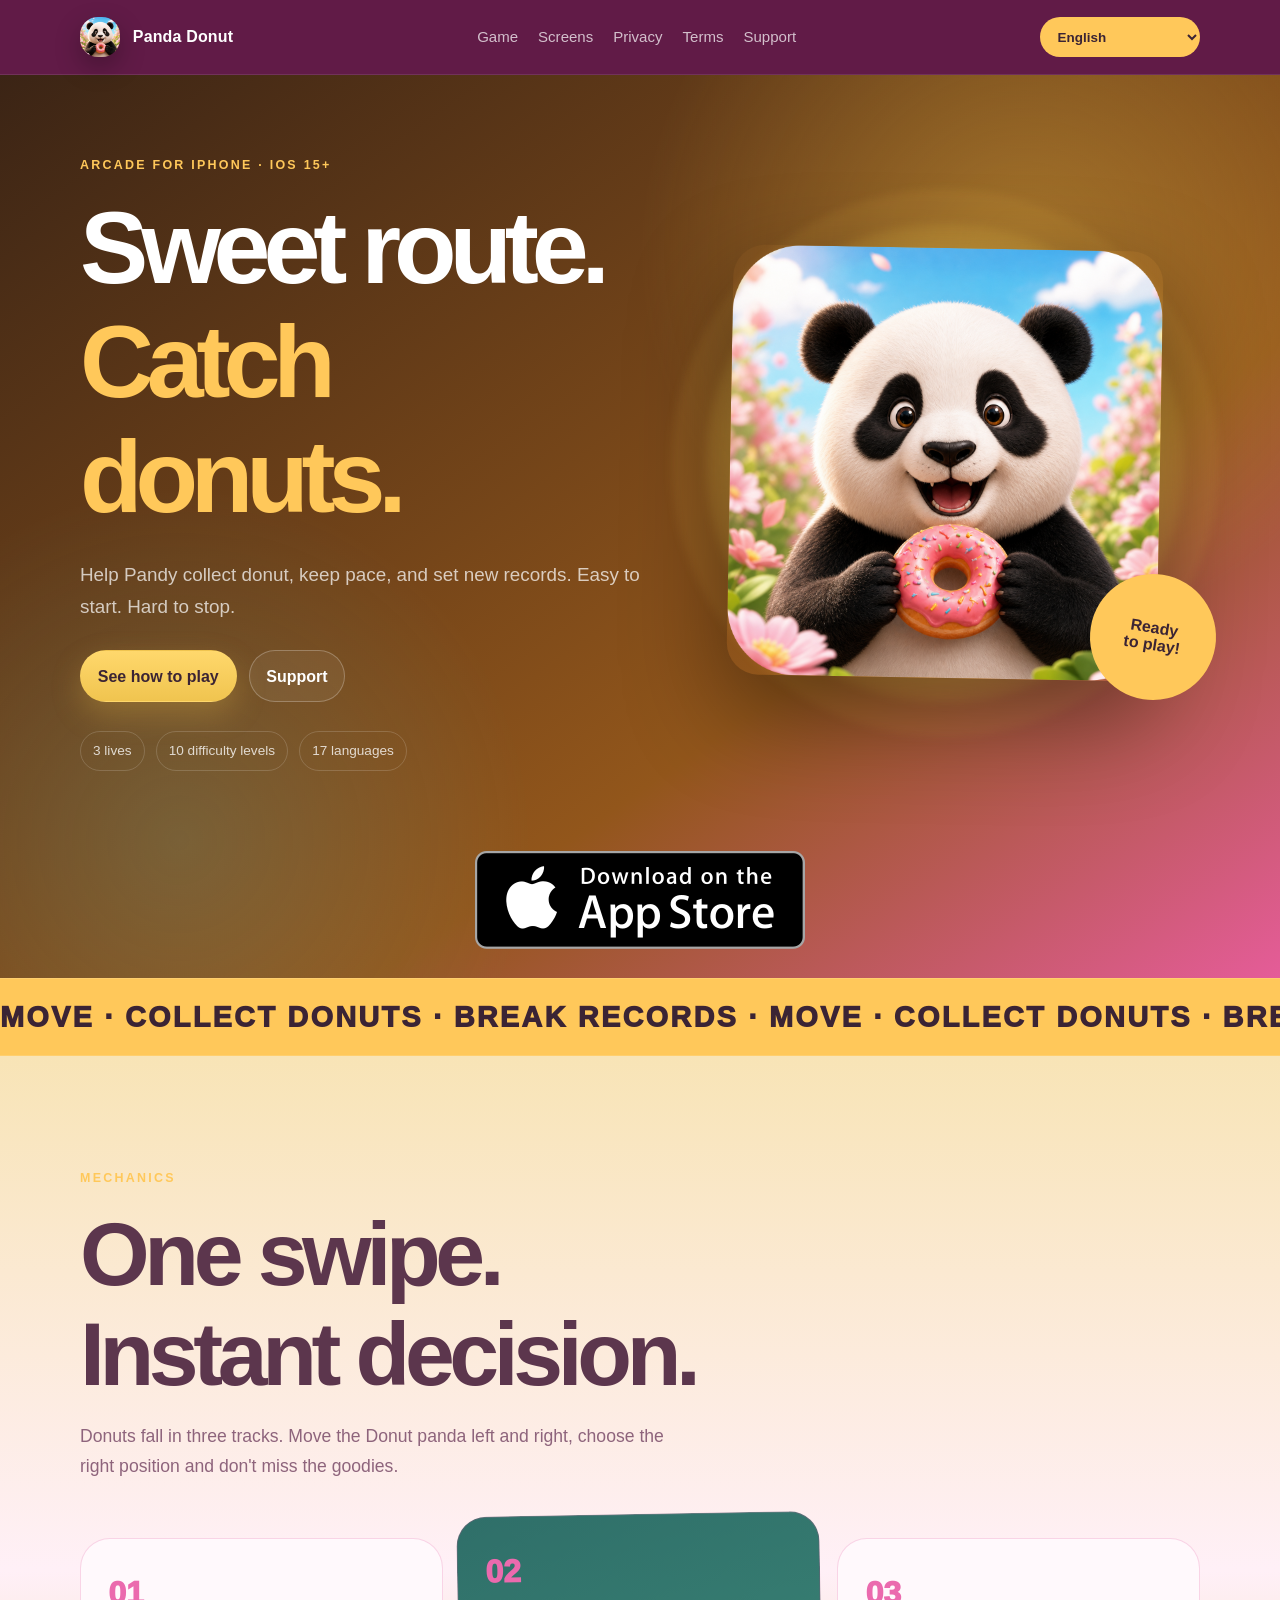
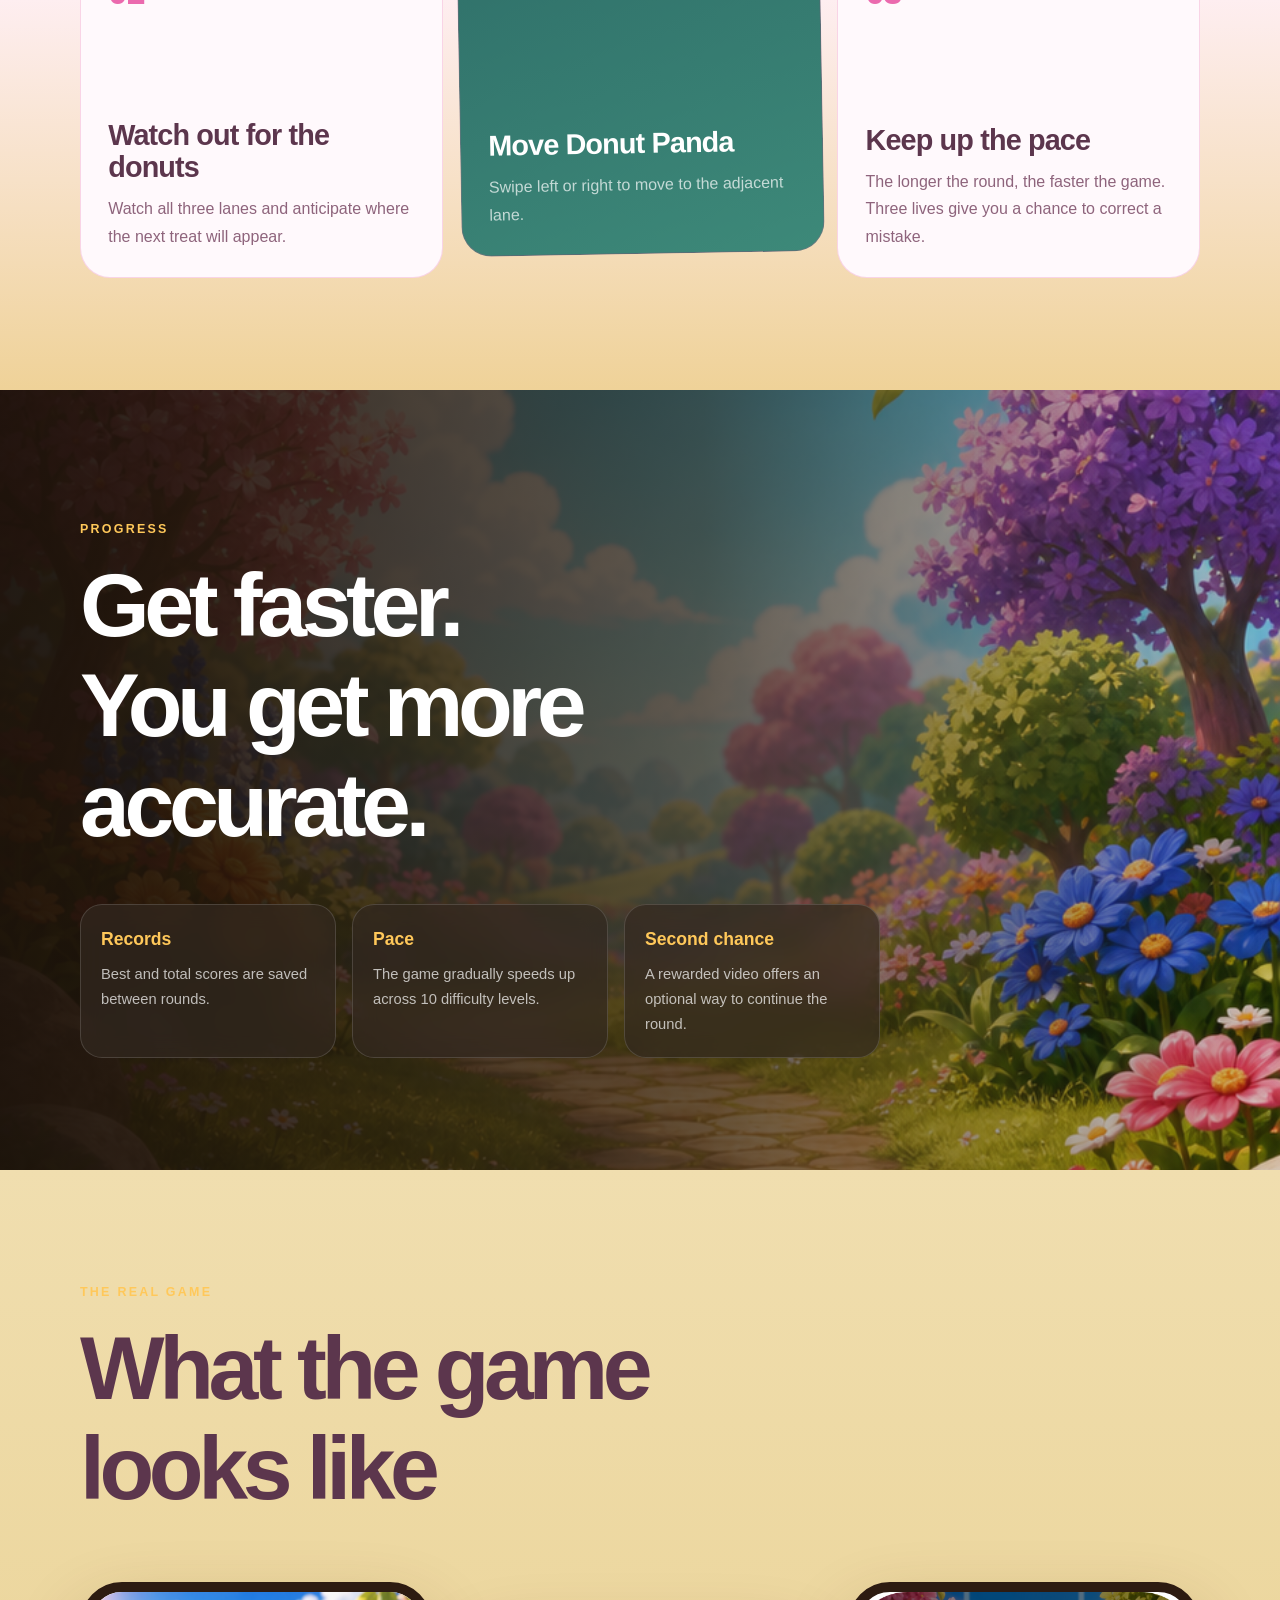
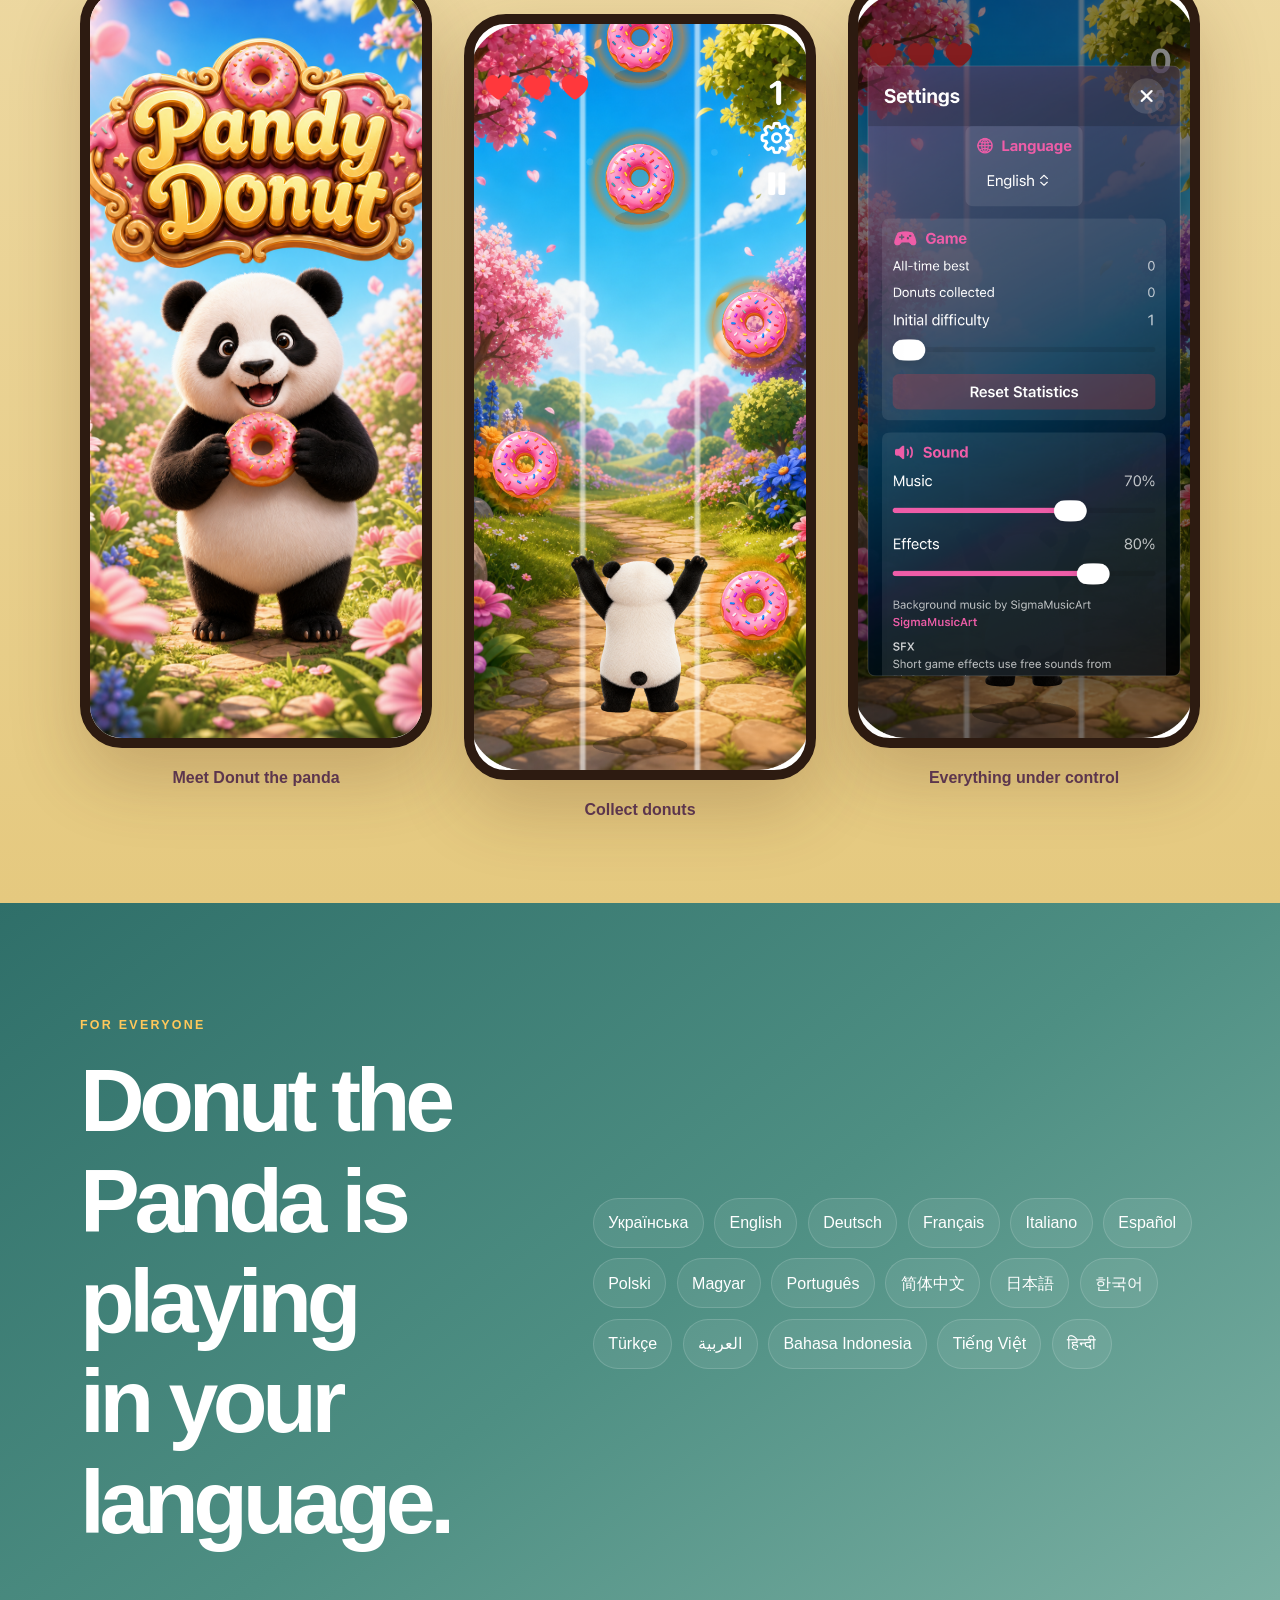
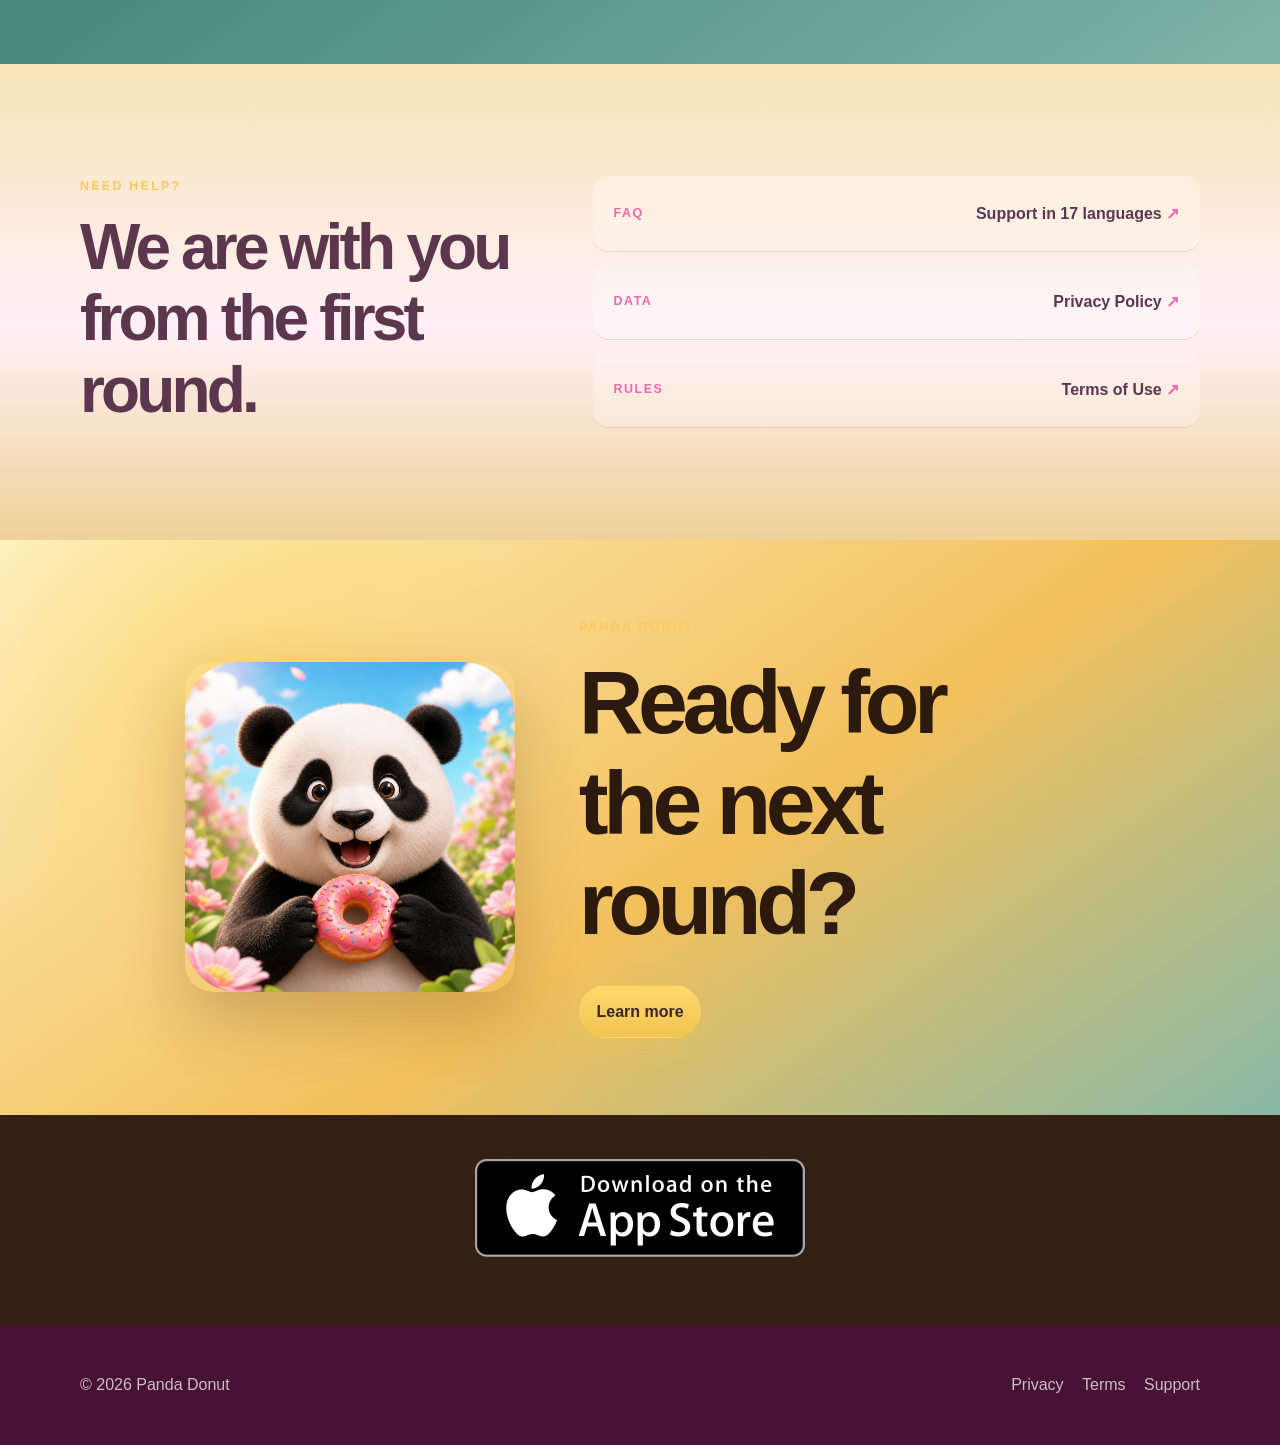
==== commit 034d6d99: "Update Pandy Donut App Store link" ====
--- a/index.html
+++ b/index.html
@@ -53,7 +53,7 @@
       </div>
       <section class="app-store-band app-store-band-top" aria-label="App Store">
         <div class="shell app-store-band-inner">
-          <a class="app-store-badge-link" href="https://apps.apple.com/" target="_blank" rel="noreferrer" aria-label="Download on the App Store">
+          <a class="app-store-badge-link" href="https://apps.apple.com/us/app/pandy-donut/id6799737955" target="_blank" rel="noreferrer" aria-label="Download on the App Store">
             <img class="app-store-badge" src="images/appStoreBadge.png" alt="Download on the App Store">
           </a>
         </div>
@@ -130,7 +130,7 @@
 
     <section class="app-store-band app-store-band-bottom" aria-label="App Store">
       <div class="shell app-store-band-inner">
-        <a class="app-store-badge-link" href="https://apps.apple.com/" target="_blank" rel="noreferrer" aria-label="Download on the App Store">
+        <a class="app-store-badge-link" href="https://apps.apple.com/us/app/pandy-donut/id6799737955" target="_blank" rel="noreferrer" aria-label="Download on the App Store">
           <img class="app-store-badge" src="images/appStoreBadge.png" alt="Download on the App Store">
         </a>
       </div>
--- a/site.css
+++ b/site.css
@@ -181,7 +181,7 @@
   gap: 0.75rem;
   margin-bottom: 1.5rem;
   padding: 0.45rem 0.5rem 0.45rem 0.85rem;
-  border: 1px solid rgba(255, 255, 255, 0.18);
+  border: 1px solid rgba(255, 255, 255, 0.06);
   border-radius: 999px;
   color: rgba(255, 255, 255, 0.75);
   background: rgba(255, 255, 255, 0.07);
@@ -736,10 +736,13 @@
 .hero-character img {
   position: relative;
   z-index: 2;
-  width: min(100%, 560px);
+  width: min(100%, 430px);
+  aspect-ratio: 1;
+  object-fit: cover;
   border-radius: 32px;
-  border: 1px solid rgba(255, 255, 255, 0.18);
+  border: 0;
   box-shadow: 0 36px 100px rgba(0, 0, 0, 0.42);
+  display: block;
   transform: rotate(1deg);
 }
 
@@ -1041,36 +1044,37 @@
 }
 
 .final-game-cta {
-  min-height: 690px;
-  display: grid;
-  grid-template-columns: 0.9fr 1.1fr;
+  min-height: 520px;
+  display: grid;
+  grid-template-columns: minmax(280px, 0.82fr) minmax(360px, 1.18fr);
   align-items: center;
+  gap: clamp(2rem, 5vw, 5rem);
+  padding: clamp(3rem, 6vw, 5rem) max(7vw, 1.5rem);
   overflow: hidden;
-  color: var(--white);
-  background: linear-gradient(145deg, #21140d, #5a3316 52%, #2f6f69);
+  color: #2b1a0d;
+  background:
+    radial-gradient(circle at 20% 28%, rgba(255, 210, 91, 0.48), transparent 18rem),
+    linear-gradient(145deg, #fff0bd, #f2c05c 56%, #88b9a6);
 }
 
 .final-game-cta > img {
-  width: 100%;
-  height: 690px;
+  width: min(100%, 330px);
+  height: auto;
+  aspect-ratio: 1;
   object-fit: cover;
-  object-position: center 30%;
+  justify-self: end;
+  border-radius: 28px;
+  box-shadow: 0 28px 64px rgba(83, 45, 13, 0.24);
 }
 
 .final-game-cta > div {
-  padding: 4rem 7vw;
+  max-width: 560px;
+  padding: 0;
 }
 
 .final-game-cta .button {
-  margin-top: 3rem;
-}
-
-.topbar,
-.home .topbar { background: rgba(112, 34, 80, .94); }
-.button.primary { color: #4C193A; background: linear-gradient(180deg, #FFD56A, #FF9C59); box-shadow: 0 12px 30px rgba(239, 93, 168, .34); }
-.game-hero { background: radial-gradient(circle at 84% 16%, rgba(111, 207, 151, .5), transparent 25rem), radial-gradient(circle at 12% 82%, rgba(255, 197, 89, .5), transparent 23rem), linear-gradient(145deg, #651C4C, #E74D9A 54%, #FFB25C); }
-.languages-band { background: linear-gradient(145deg, #148E77, #67CFA1 55%, #FFB4D4); }
-.final-game-cta { background: linear-gradient(145deg, #57143F, #C8327B 52%, #56BB8A); }
+  margin-top: 2rem;
+}
 
 @media (max-width: 900px) {
   .game-hero-grid,
@@ -1115,10 +1119,13 @@
 
   .final-game-cta {
     grid-template-columns: 1fr;
+    justify-items: center;
+    text-align: center;
   }
 
   .final-game-cta > img {
-    height: 480px;
+    width: min(70%, 280px);
+    justify-self: center;
   }
 }
 
